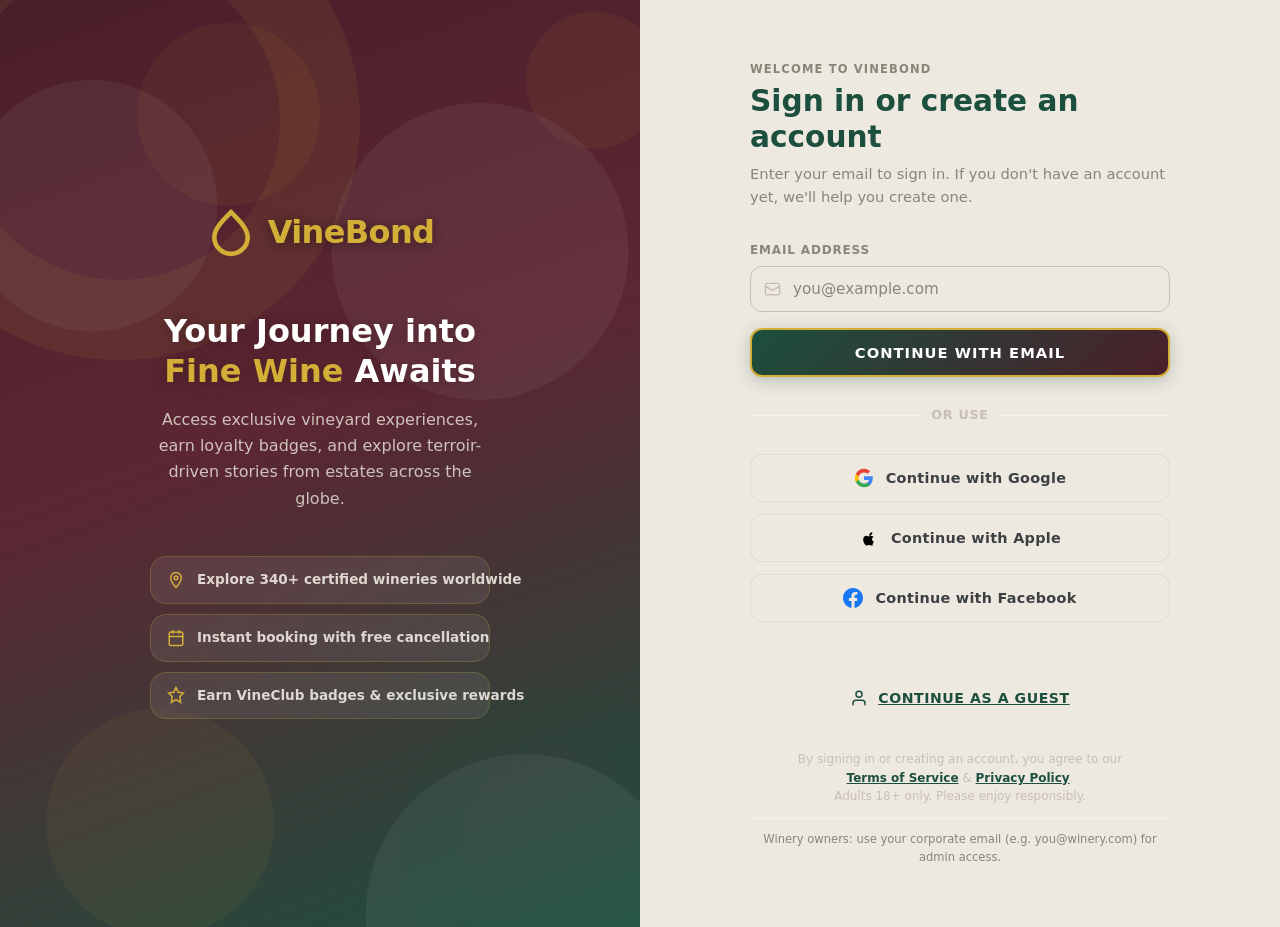
==== admin.html @ f81bc55c "Block landscape orientation on all pages with full-screen overlay Adds a portrait-only lock for mobi" ====
<!DOCTYPE html>
<html lang="en">
<head>
  <meta charset="UTF-8" />
  <meta name="viewport" content="width=device-width, initial-scale=1.0, viewport-fit=cover" />
  <title>Admin Dashboard — VineBond</title>
  <script>(function(){document.documentElement.setAttribute('data-theme',window.matchMedia('(prefers-color-scheme:dark)').matches?'dark':'light');})();</script>
  <link rel="stylesheet" href="css/vinebond.css" />

  <!-- Auth gate: must run before DOM paint to prevent flash -->
  <script src="js/auth.js"></script>
  <script>
    (function () {
      if (typeof window.VineBondAuth === 'undefined' || !VineBondAuth.isAdmin()) {
        location.replace('login.html');
      }
    })();
  </script>

  <style>
    /* ── Admin Dashboard — VineBond Design System v2.0 ──
       Two-column: 260px fixed sidebar + fluid main content.
       Sidebar: Deep Maroon background (Airbnb host panel paradigm).
       Main: Cream/white cards (Instagram admin card paradigm).
       All colours from vinebond.css :root variables.
    ── */

    body { background: var(--vb-cream); min-height: 100vh; margin: 0; }

    /* ── Topbar (shared) ── */
    .topbar { position: fixed; top: 0; left: 0; right: 0; z-index: 200; }

    /* ── Layout ── */
    .admin-layout {
      display: grid;
      grid-template-columns: 260px 1fr;
      min-height: 100vh;
      padding-top: 80px;
    }

    /* ── Sidebar ── */
    .admin-sidebar {
      background: var(--vb-deep-maroon);
      position: sticky;
      top: 80px;
      height: calc(100vh - 80px);
      overflow-y: auto;
      padding: 28px 0 40px;
      display: flex;
      flex-direction: column;
    }
    .admin-sidebar-header {
      padding: 0 24px 24px;
      border-bottom: 1px solid rgba(212,175,55,0.15);
      margin-bottom: 12px;
    }
    .admin-sidebar-header .admin-user-name {
      font-size: 0.9rem;
      font-weight: 700;
      color: var(--gold);
      margin-bottom: 2px;
    }
    .admin-sidebar-header .admin-user-email {
      font-size: 0.75rem;
      color: rgba(237,232,224,0.6);
      word-break: break-all;
    }
    .admin-sidebar-header .admin-role-pill {
      display: inline-block;
      margin-top: 8px;
      padding: 3px 10px;
      background: var(--gold);
      color: var(--vb-deep-maroon);
      border-radius: 100px;
      font-size: 0.65rem;
      font-weight: 800;
      text-transform: uppercase;
      letter-spacing: 0.08em;
    }

    /* Sidebar nav items */
    .admin-nav { list-style: none; margin: 0; padding: 0; flex: 1; }
    .admin-nav li { margin: 0; }
    .admin-nav-btn {
      display: flex;
      align-items: center;
      gap: 12px;
      width: 100%;
      padding: 13px 24px;
      background: none;
      border: none;
      font-size: 0.88rem;
      font-weight: 600;
      color: rgba(237,232,224,0.75);
      text-align: left;
      cursor: pointer;
      transition: all 0.22s ease;
      border-left: 3px solid transparent;
      min-height: 44px;
    }
    .admin-nav-btn svg { width: 18px; height: 18px; flex-shrink: 0; }
    .admin-nav-btn:hover {
      background: rgba(212,175,55,0.08);
      color: var(--gold);
    }
    .admin-nav-btn.active {
      background: rgba(212,175,55,0.12);
      color: var(--gold);
      border-left-color: var(--gold);
    }

    .admin-sidebar-footer {
      padding: 20px 24px 0;
      border-top: 1px solid rgba(212,175,55,0.15);
    }
    .admin-sidebar-footer .btn-signout {
      display: flex;
      align-items: center;
      gap: 10px;
      width: 100%;
      padding: 11px 16px;
      border: 1px solid rgba(212,175,55,0.3);
      border-radius: var(--radius-md);
      background: none;
      color: rgba(237,232,224,0.7);
      font-size: 0.82rem;
      font-weight: 700;
      cursor: pointer;
      transition: all 0.22s ease;
      text-transform: uppercase;
      letter-spacing: 0.05em;
      min-height: 44px;
    }
    .admin-sidebar-footer .btn-signout:hover {
      background: rgba(139,57,66,0.25);
      color: #F5C6C9;
      border-color: rgba(139,57,66,0.5);
    }
    .admin-sidebar-footer .btn-signout svg { width: 16px; height: 16px; }

    /* ── Main Content Area ── */
    .admin-main {
      padding: 36px 44px 60px;
      min-height: calc(100vh - 80px);
    }
    .admin-section { display: none; }
    .admin-section.active { display: block; }

    /* ── Page titles ── */
    .admin-page-title {
      font-size: 1.5rem;
      font-weight: 900;
      color: var(--vb-deep-maroon);
      margin-bottom: 4px;
    }
    .admin-page-subtitle {
      font-size: 0.88rem;
      color: var(--vb-medium-gray);
      margin-bottom: 32px;
    }

    /* ── Stat Cards ── */
    .stat-cards {
      display: grid;
      grid-template-columns: repeat(3, 1fr);
      gap: 20px;
      margin-bottom: 36px;
    }
    .stat-card {
      background: #fff;
      border-radius: var(--radius-lg);
      padding: 24px;
      border: 1px solid rgba(212,175,55,0.2);
      box-shadow: 0 2px 12px rgba(74,31,42,0.06);
    }
    .stat-card .stat-icon {
      width: 44px; height: 44px;
      border-radius: var(--radius-md);
      display: flex; align-items: center; justify-content: center;
      margin-bottom: 14px;
      font-size: 1.3rem;
    }
    .stat-card .stat-icon.burgundy { background: rgba(92,38,50,0.1); }
    .stat-card .stat-icon.gold     { background: rgba(212,175,55,0.1); }
    .stat-card .stat-icon.forest   { background: rgba(28,79,61,0.1); }
    .stat-card .stat-value {
      font-size: 2rem;
      font-weight: 900;
      color: var(--vb-deep-maroon);
      line-height: 1;
      margin-bottom: 4px;
    }
    .stat-card .stat-label {
      font-size: 0.78rem;
      font-weight: 700;
      text-transform: uppercase;
      letter-spacing: 0.06em;
      color: var(--vb-medium-gray);
    }

    /* ── Data Table ── */
    .admin-table-wrap { overflow-x: auto; border-radius: var(--radius-lg); border: 1px solid rgba(200,191,180,0.4); background: #fff; }
    .admin-table {
      width: 100%; border-collapse: collapse;
      font-size: 0.87rem;
    }
    .admin-table thead tr { background: var(--vb-cream); }
    .admin-table th {
      padding: 12px 16px;
      font-size: 0.72rem;
      font-weight: 700;
      text-transform: uppercase;
      letter-spacing: 0.07em;
      color: var(--vb-medium-gray);
      text-align: left;
      border-bottom: 1px solid rgba(200,191,180,0.35);
      white-space: nowrap;
    }
    .admin-table td {
      padding: 13px 16px;
      color: var(--vb-deep-maroon);
      border-bottom: 1px solid rgba(200,191,180,0.2);
      vertical-align: middle;
    }
    .admin-table tr:last-child td { border-bottom: none; }
    .admin-table tr:hover td { background: rgba(237,232,224,0.4); }
    .tbl-badge {
      display: inline-block;
      padding: 2px 8px; border-radius: 100px;
      font-size: 0.68rem; font-weight: 800; text-transform: uppercase;
    }
    .tbl-badge.gg      { background: rgba(92,38,50,0.1);  color: #5C2632; }
    .tbl-badge.one-g   { background: rgba(28,79,61,0.1);  color: #1C4F3D; }
    .tbl-badge.organic { background: rgba(45,106,79,0.1); color: #2D6A4F; }
    .tbl-badge.global  { background: rgba(139,133,120,0.15); color: #5A544C; }
    .tbl-badge.admin   { background: rgba(212,175,55,0.15); color: #8B6914; }
    .tbl-badge.user    { background: rgba(28,79,61,0.1); color: #1C4F3D; }
    .tbl-badge.default { background: rgba(139,133,120,0.15); color: #5A544C; }

    /* ── Action Buttons ── */
    .btn-tbl-edit, .btn-tbl-delete {
      padding: 5px 12px; border-radius: var(--radius-sm);
      font-size: 0.75rem; font-weight: 700; border: none; cursor: pointer;
      transition: all 0.18s; min-height: 32px;
    }
    .btn-tbl-edit   { background: rgba(28,79,61,0.1);  color: #1C4F3D; }
    .btn-tbl-edit:hover   { background: rgba(28,79,61,0.2); }
    .btn-tbl-delete { background: rgba(139,57,66,0.1); color: #8B3942; margin-left: 6px; }
    .btn-tbl-delete:hover { background: rgba(139,57,66,0.2); }

    /* ── Add Winery Form ── */
    .admin-card {
      background: #fff;
      border-radius: var(--radius-lg);
      border: 1px solid rgba(212,175,55,0.2);
      box-shadow: 0 2px 12px rgba(74,31,42,0.06);
      margin-bottom: 24px;
      overflow: hidden;
    }
    .admin-card-header {
      padding: 20px 24px;
      border-bottom: 1px solid rgba(200,191,180,0.25);
      display: flex; align-items: center; justify-content: space-between;
    }
    .admin-card-title {
      font-size: 1rem; font-weight: 800; color: var(--vb-deep-maroon);
    }
    .admin-card-body { padding: 24px; }

    .admin-form-grid {
      display: grid;
      grid-template-columns: 1fr 1fr;
      gap: 16px;
      margin-bottom: 20px;
    }
    .admin-form-grid.three { grid-template-columns: 1fr 1fr 1fr; }
    .admin-form-grid.full  { grid-template-columns: 1fr; }

    .admin-form-field { display: flex; flex-direction: column; gap: 5px; }
    .admin-form-field label {
      font-size: 0.72rem; font-weight: 700; text-transform: uppercase;
      letter-spacing: 0.07em; color: var(--vb-medium-gray);
    }
    .admin-form-field input,
    .admin-form-field select,
    .admin-form-field textarea {
      padding: 10px 14px;
      border: 1.5px solid #C8BFB4;
      border-radius: var(--radius-md);
      font-size: 0.9rem;
      color: var(--vb-deep-maroon);
      background: var(--vb-cream);
      transition: all 0.22s;
      outline: none;
      font-family: inherit;
    }
    .admin-form-field textarea { min-height: 80px; resize: vertical; }
    .admin-form-field input:focus,
    .admin-form-field select:focus,
    .admin-form-field textarea:focus {
      border-color: var(--vb-forest);
      background: #fff;
      box-shadow: 0 0 0 3px rgba(28,79,61,0.12);
    }

    .btn-admin-primary {
      padding: 11px 24px;
      background: linear-gradient(135deg, var(--vb-forest), var(--vb-deep-maroon));
      color: #fff; border: 2px solid var(--gold);
      border-radius: var(--radius-md);
      font-size: 0.88rem; font-weight: 800; letter-spacing: 0.06em;
      text-transform: uppercase; cursor: pointer;
      transition: all 0.22s;
      box-shadow: 0 4px 14px rgba(28,79,61,0.25);
      min-height: 44px;
    }
    .btn-admin-primary:hover {
      background: linear-gradient(135deg, var(--vb-leaf-green), var(--vb-forest));
      transform: translateY(-1px);
      box-shadow: 0 6px 20px rgba(28,79,61,0.3);
    }
    .btn-admin-secondary {
      padding: 11px 20px;
      background: transparent; border: 1.5px solid var(--vb-medium-gray);
      color: var(--vb-medium-gray);
      border-radius: var(--radius-md);
      font-size: 0.88rem; font-weight: 700; letter-spacing: 0.04em;
      cursor: pointer; transition: all 0.22s; min-height: 44px;
      margin-left: 10px;
    }
    .btn-admin-secondary:hover { border-color: var(--vb-forest); color: var(--vb-forest); }

    /* ── Document Upload ── */
    .doc-upload-zone {
      border: 2px dashed #C8BFB4;
      border-radius: var(--radius-lg);
      padding: 48px 32px;
      text-align: center;
      transition: all 0.22s;
      cursor: pointer;
      background: #fff;
    }
    .doc-upload-zone:hover, .doc-upload-zone.drag-over {
      border-color: var(--vb-forest);
      background: rgba(28,79,61,0.03);
    }
    .doc-upload-zone .upload-icon {
      font-size: 2.5rem;
      margin-bottom: 12px;
      display: block;
    }
    .doc-upload-zone h4 {
      font-size: 1rem;
      font-weight: 700;
      color: var(--vb-deep-maroon);
      margin-bottom: 6px;
    }
    .doc-upload-zone .upload-hint {
      font-size: 0.8rem;
      color: var(--vb-medium-gray);
      margin-bottom: 20px;
    }

    .uploaded-docs-list { list-style: none; margin: 16px 0 0; padding: 0; }
    .uploaded-doc-item {
      display: flex; align-items: center; gap: 12px;
      padding: 12px 16px;
      background: var(--vb-cream);
      border: 1px solid rgba(200,191,180,0.4);
      border-radius: var(--radius-md);
      margin-bottom: 8px;
    }
    .uploaded-doc-item .doc-icon { font-size: 1.4rem; flex-shrink: 0; }
    .uploaded-doc-item .doc-info { flex: 1; min-width: 0; }
    .uploaded-doc-item .doc-name {
      font-size: 0.85rem; font-weight: 600; color: var(--vb-deep-maroon);
      overflow: hidden; text-overflow: ellipsis; white-space: nowrap;
    }
    .uploaded-doc-item .doc-size { font-size: 0.72rem; color: var(--vb-medium-gray); }
    .btn-doc-remove {
      background: none; border: none; color: var(--vb-medium-gray);
      cursor: pointer; padding: 4px; border-radius: 4px; font-size: 1rem;
      transition: color 0.18s; min-height: 32px; min-width: 32px;
    }
    .btn-doc-remove:hover { color: #8B3942; }

    /* ── Verification Checklist ── */
    .verify-checklist { list-style: none; margin: 24px 0 0; padding: 0; }
    .verify-checklist li {
      display: flex; align-items: flex-start; gap: 12px;
      padding: 10px 0;
      border-bottom: 1px solid rgba(200,191,180,0.2);
      font-size: 0.88rem;
      color: var(--vb-deep-maroon);
    }
    .verify-checklist li:last-child { border-bottom: none; }
    .verify-checklist input[type="checkbox"] {
      width: 18px; height: 18px; flex-shrink: 0;
      margin-top: 1px; accent-color: var(--vb-forest); cursor: pointer;
    }

    /* ── Onboarding Table ── */
    .onboarding-split {
      display: grid;
      grid-template-columns: 1fr 1fr;
      gap: 24px;
      margin-top: 24px;
    }
    .onboarding-col { background: #fff; border-radius: var(--radius-lg); padding: 24px; border: 1px solid rgba(200,191,180,0.3); }
    .onboarding-col.public  { border-top: 3px solid var(--vb-forest); }
    .onboarding-col.private { border-top: 3px solid #8B3942; }
    .onboarding-col h4 {
      font-size: 0.88rem; font-weight: 800; text-transform: uppercase;
      letter-spacing: 0.07em; margin-bottom: 16px;
    }
    .onboarding-col.public h4  { color: var(--vb-forest); }
    .onboarding-col.private h4 { color: #8B3942; }
    .onboarding-col ul { list-style: none; margin: 0; padding: 0; }
    .onboarding-col ul li {
      display: flex; align-items: flex-start; gap: 10px;
      padding: 8px 0; font-size: 0.85rem; color: var(--vb-deep-maroon);
      border-bottom: 1px solid rgba(200,191,180,0.15);
    }
    .onboarding-col ul li:last-child { border-bottom: none; }
    .onboarding-col ul li .li-icon { flex-shrink: 0; font-size: 0.9rem; margin-top: 1px; }

    /* ── Activity Feed ── */
    .activity-feed { list-style: none; margin: 0; padding: 0; }
    .activity-item {
      display: flex; align-items: flex-start; gap: 14px;
      padding: 14px 0;
      border-bottom: 1px solid rgba(200,191,180,0.2);
    }
    .activity-item:last-child { border-bottom: none; }
    .activity-dot {
      width: 10px; height: 10px; border-radius: 50%;
      background: var(--gold); flex-shrink: 0; margin-top: 5px;
    }
    .activity-text { font-size: 0.85rem; color: var(--vb-deep-maroon); line-height: 1.55; }
    .activity-time { font-size: 0.75rem; color: var(--vb-medium-gray); margin-top: 2px; }

    /* ── Toast notification ── */
    .vb-toast {
      position: fixed; bottom: 28px; right: 28px; z-index: 999;
      padding: 14px 20px; border-radius: var(--radius-md);
      background: var(--vb-forest); color: #fff;
      font-size: 0.88rem; font-weight: 700;
      box-shadow: 0 8px 28px rgba(28,79,61,0.35);
      animation: toastIn 0.3s ease;
      display: flex; align-items: center; gap: 10px;
    }
    .vb-toast.error { background: #8B3942; box-shadow: 0 8px 28px rgba(139,57,66,0.35); }
    @keyframes toastIn {
      from { opacity: 0; transform: translateY(12px); }
      to   { opacity: 1; transform: translateY(0); }
    }

    /* ── Responsive ── */
    @media (max-width: 1024px) {
      .admin-layout { grid-template-columns: 220px 1fr; }
      .admin-main { padding: 28px 28px 60px; }
      .stat-cards { grid-template-columns: 1fr 1fr; }
      .admin-form-grid.three { grid-template-columns: 1fr 1fr; }
    }
    @media (max-width: 768px) {
      .admin-layout { grid-template-columns: 1fr; grid-template-rows: auto 1fr; }
      .admin-sidebar { position: static; height: auto; flex-direction: row; overflow-x: auto; padding: 0; }
      .admin-sidebar-header { display: none; }
      .admin-nav { display: flex; flex-direction: row; }
      .admin-nav-btn { padding: 14px 16px; border-left: none; border-bottom: 3px solid transparent; white-space: nowrap; }
      .admin-nav-btn.active { border-bottom-color: var(--gold); border-left-color: transparent; }
      .admin-nav-btn span { display: none; }
      .admin-sidebar-footer { display: none; }
      .admin-main { padding: 20px 16px 60px; }
      .stat-cards { grid-template-columns: 1fr; }
      .admin-form-grid { grid-template-columns: 1fr; }
      .admin-form-grid.three { grid-template-columns: 1fr; }
      .onboarding-split { grid-template-columns: 1fr; }
    }
  </style>
</head>
<body>

  <a href="#main-content" class="skip-to-content">Skip to content</a>

  <!-- TOPBAR -->
  <nav class="topbar" id="topbar">
    <div class="container">
      <a href="index.html" class="topbar-logo">
        <div class="logo-icon">
          <svg viewBox="0 0 24 24" fill="none" stroke="#D4AF37" stroke-width="2" stroke-linecap="round">
            <path d="M12 2C8 6 4 10 4 14a8 8 0 0016 0c0-4-4-8-8-12z"/><path d="M12 22v-6"/>
          </svg>
        </div>
        VineBond
      </a>
      <div class="topbar-nav" id="topbarNav">
        <a href="winery.html">
          <svg viewBox="0 0 24 24" fill="none" stroke="currentColor" stroke-width="2" stroke-linecap="round"><circle cx="12" cy="12" r="10"/><path d="M8 14c1-2 2.5-3 4-3s3 1 4 3"/><path d="M8 10c1-1 2.5-1.5 4-1.5s3 .5 4 1.5"/></svg>
          <span>Wineries</span>
        </a>
        <a href="book.html">
          <svg viewBox="0 0 24 24" fill="none" stroke="currentColor" stroke-width="2" stroke-linecap="round"><rect x="3" y="4" width="18" height="18" rx="2"/><path d="M16 2v4M8 2v4M3 10h18"/></svg>
          <span>Book</span>
        </a>
        <a href="vinemap.html">
          <svg viewBox="0 0 24 24" fill="none" stroke="currentColor" stroke-width="2" stroke-linecap="round"><path d="M12 2C8.13 2 5 5.13 5 9c0 5.25 7 13 7 13s7-7.75 7-13c0-3.87-3.13-7-7-7z"/><circle cx="12" cy="9" r="2.5"/></svg>
          <span>VineMap</span>
        </a>
        <a href="vineclub.html">
          <svg viewBox="0 0 24 24" fill="none" stroke="currentColor" stroke-width="2" stroke-linecap="round"><path d="M12 2l3.09 6.26L22 9.27l-5 4.87 1.18 6.88L12 17.77l-6.18 3.25L7 14.14 2 9.27l6.91-1.01L12 2z"/></svg>
          <span>VineClub</span>
        </a>
      </div>
      <div class="topbar-cta" id="topbarCta">
        <!-- Populated by nav-role.js -->
      </div>
      <button class="mobile-toggle" id="mobileToggle" aria-label="Menu"><span></span><span></span><span></span></button>
    </div>
  </nav>
  <div id="menuBackdrop" class="menu-backdrop"></div>

  <!-- ADMIN LAYOUT -->
  <div class="admin-layout" id="main-content">

    <!-- ── SIDEBAR ── -->
    <aside class="admin-sidebar" role="complementary" aria-label="Admin navigation">

      <div class="admin-sidebar-header" id="sidebarHeader">
        <!-- Populated by JS -->
      </div>

      <ul class="admin-nav" role="tablist">
        <li>
          <button class="admin-nav-btn active" role="tab" aria-selected="true" data-section="overview">
            <svg viewBox="0 0 24 24" fill="none" stroke="currentColor" stroke-width="2" stroke-linecap="round"><rect x="3" y="3" width="7" height="9" rx="1"/><rect x="14" y="3" width="7" height="5" rx="1"/><rect x="14" y="12" width="7" height="9" rx="1"/><rect x="3" y="16" width="7" height="5" rx="1"/></svg>
            <span>Overview</span>
          </button>
        </li>
        <li>
          <button class="admin-nav-btn" role="tab" aria-selected="false" data-section="wineries">
            <svg viewBox="0 0 24 24" fill="none" stroke="currentColor" stroke-width="2" stroke-linecap="round"><circle cx="12" cy="12" r="10"/><path d="M8 14c1-2 2.5-3 4-3s3 1 4 3"/><path d="M8 10c1-1 2.5-1.5 4-1.5s3 .5 4 1.5"/></svg>
            <span>Wineries</span>
          </button>
        </li>
        <li>
          <button class="admin-nav-btn" role="tab" aria-selected="false" data-section="media-specs">
            <svg viewBox="0 0 24 24" fill="none" stroke="currentColor" stroke-width="2" stroke-linecap="round"><rect x="3" y="3" width="18" height="18" rx="2"/><circle cx="8.5" cy="8.5" r="1.5"/><path d="M21 15l-5-5L5 21"/></svg>
            <span>Media Specs</span>
          </button>
        </li>
        <li>
          <button class="admin-nav-btn" role="tab" aria-selected="false" data-section="doc-upload">
            <svg viewBox="0 0 24 24" fill="none" stroke="currentColor" stroke-width="2" stroke-linecap="round"><path d="M14 2H6a2 2 0 00-2 2v16a2 2 0 002 2h12a2 2 0 002-2V8z"/><polyline points="14 2 14 8 20 8"/><line x1="12" y1="18" x2="12" y2="12"/><line x1="9" y1="15" x2="15" y2="15"/></svg>
            <span>Doc Upload</span>
          </button>
        </li>
        <li>
          <button class="admin-nav-btn" role="tab" aria-selected="false" data-section="onboarding">
            <svg viewBox="0 0 24 24" fill="none" stroke="currentColor" stroke-width="2" stroke-linecap="round"><path d="M14 2H6a2 2 0 00-2 2v16a2 2 0 002 2h12a2 2 0 002-2V8z"/><polyline points="14 2 14 8 20 8"/><line x1="16" y1="13" x2="8" y2="13"/><line x1="16" y1="17" x2="8" y2="17"/><polyline points="10 9 9 9 8 9"/></svg>
            <span>Onboarding Docs</span>
          </button>
        </li>
        <li>
          <button class="admin-nav-btn" role="tab" aria-selected="false" data-section="users">
            <svg viewBox="0 0 24 24" fill="none" stroke="currentColor" stroke-width="2" stroke-linecap="round"><path d="M17 21v-2a4 4 0 00-4-4H5a4 4 0 00-4 4v2"/><circle cx="9" cy="7" r="4"/><path d="M23 21v-2a4 4 0 00-3-3.87"/><path d="M16 3.13a4 4 0 010 7.75"/></svg>
            <span>User Management</span>
          </button>
        </li>
      </ul>

      <div class="admin-sidebar-footer">
        <button class="btn-signout" onclick="VineBondAuth.logout()">
          <svg viewBox="0 0 24 24" fill="none" stroke="currentColor" stroke-width="2" stroke-linecap="round"><path d="M9 21H5a2 2 0 01-2-2V5a2 2 0 012-2h4"/><polyline points="16 17 21 12 16 7"/><line x1="21" y1="12" x2="9" y2="12"/></svg>
          Sign Out
        </button>
      </div>
    </aside>

    <!-- ── MAIN CONTENT ── -->
    <main class="admin-main">

      <!-- ══ SECTION 1: OVERVIEW ══ -->
      <section class="admin-section active" id="section-overview" role="tabpanel">
        <h1 class="admin-page-title">Dashboard Overview</h1>
        <p class="admin-page-subtitle">Monitor your winery listings, pending verifications, and platform activity.</p>

        <div class="stat-cards" id="statCards">
          <div class="stat-card">
            <div class="stat-icon burgundy"><svg class="vb-icon" xmlns="http://www.w3.org/2000/svg" viewBox="0 0 24 24" aria-hidden="true"><path d="M6 3h12l-2.5 7a4 4 0 0 1-7 0L6 3z"/><line x1="12" y1="14" x2="12" y2="20"/><line x1="8" y1="20" x2="16" y2="20"/></svg></div>
            <div class="stat-value" id="statWineries">—</div>
            <div class="stat-label">Wineries Listed</div>
          </div>
          <div class="stat-card">
            <div class="stat-icon gold"><svg class="vb-icon" xmlns="http://www.w3.org/2000/svg" viewBox="0 0 24 24" aria-hidden="true"><path d="M14 2H6a2 2 0 0 0-2 2v16a2 2 0 0 0 2 2h12a2 2 0 0 0 2-2V8z"/><polyline points="14 2 14 8 20 8"/><line x1="8" y1="13" x2="16" y2="13"/><line x1="8" y1="17" x2="14" y2="17"/></svg></div>
            <div class="stat-value" id="statDocs">—</div>
            <div class="stat-label">Documents Uploaded</div>
          </div>
          <div class="stat-card">
            <div class="stat-icon forest"><svg class="vb-icon" xmlns="http://www.w3.org/2000/svg" viewBox="0 0 24 24" aria-hidden="true"><path d="M17 21v-2a4 4 0 0 0-4-4H5a4 4 0 0 0-4 4v2"/><circle cx="9" cy="7" r="4"/><path d="M23 21v-2a4 4 0 0 0-3-3.87"/><path d="M16 3.13a4 4 0 0 1 0 7.75"/></svg></div>
            <div class="stat-value" id="statUsers">—</div>
            <div class="stat-label">Registered Users</div>
          </div>
        </div>

        <div class="admin-card">
          <div class="admin-card-header">
            <span class="admin-card-title">Recent Activity</span>
          </div>
          <div class="admin-card-body">
            <ul class="activity-feed" id="activityFeed">
              <!-- Populated by JS -->
            </ul>
          </div>
        </div>
      </section>

      <!-- ══ SECTION 2: WINERY MANAGEMENT ══ -->
      <section class="admin-section" id="section-wineries" role="tabpanel">
        <h1 class="admin-page-title">Winery Management</h1>
        <p class="admin-page-subtitle">Add, edit, or remove winery listings. Changes appear live on Wineries and VineMap pages.</p>

        <!-- Add Winery Form -->
        <div class="admin-card">
          <div class="admin-card-header">
            <span class="admin-card-title" id="wineryFormTitle">Add New Winery</span>
            <button class="btn-admin-secondary" id="btnResetWineryForm" style="margin-left:0;">Cancel</button>
          </div>
          <div class="admin-card-body">
            <form id="wineryForm" novalidate>
              <input type="hidden" id="editWineryId" value="" />
              <div class="admin-form-grid">
                <div class="admin-form-field">
                  <label for="wf-name">Winery Name *</label>
                  <input type="text" id="wf-name" placeholder="e.g. Weingut Mustermann" required />
                </div>
                <div class="admin-form-field">
                  <label for="wf-region-label">Region Label</label>
                  <input type="text" id="wf-region-label" placeholder="e.g. Rheingau, Germany" />
                </div>
              </div>
              <div class="admin-form-grid three">
                <div class="admin-form-field">
                  <label for="wf-region">Region (filter key) *</label>
                  <select id="wf-region">
                    <option value="rheingau">Rheingau</option>
                    <option value="bordeaux">Bordeaux</option>
                    <option value="tuscany">Tuscany</option>
                    <option value="napa">Napa Valley</option>
                    <option value="other">Other</option>
                  </select>
                </div>
                <div class="admin-form-field">
                  <label for="wf-type">Classification *</label>
                  <select id="wf-type">
                    <option value="GG">GG — Grosses Gewächs</option>
                    <option value="1G">1G — Erstes Gewächs</option>
                    <option value="organic">Organic</option>
                    <option value="global">Global / Other</option>
                  </select>
                </div>
                <div class="admin-form-field">
                  <label for="wf-gradient">Header Colour</label>
                  <select id="wf-gradient">
                    <option value="burgundy">Burgundy (default)</option>
                    <option value="maroon">Deep Maroon</option>
                    <option value="violet">Violet Burgundy</option>
                    <option value="forest">Forest Green</option>
                    <option value="green">Leaf Green</option>
                  </select>
                </div>
              </div>
              <div class="admin-form-grid three">
                <div class="admin-form-field">
                  <label for="wf-grape">Grape Variety</label>
                  <input type="text" id="wf-grape" placeholder="e.g. Riesling" />
                </div>
                <div class="admin-form-field">
                  <label for="wf-classification">Formal Classification</label>
                  <input type="text" id="wf-classification" placeholder="e.g. Grosses Gewächs" />
                </div>
                <div class="admin-form-field">
                  <label for="wf-soil">Soil Type</label>
                  <input type="text" id="wf-soil" placeholder="e.g. Phyllit-Schiefer" />
                </div>
              </div>
              <div class="admin-form-grid">
                <div class="admin-form-field">
                  <label for="wf-emoji">Emoji Icon</label>
                  <input type="text" id="wf-emoji" placeholder="🍷" maxlength="4" />
                </div>
                <div class="admin-form-field">
                  <label for="wf-search-extra">Extra Search Keywords</label>
                  <input type="text" id="wf-search-extra" placeholder="e.g. alternate estate name" />
                </div>
              </div>
              <div class="admin-form-grid full">
                <div class="admin-form-field">
                  <label for="wf-description">Description *</label>
                  <textarea id="wf-description" placeholder="Short description of the winery and its experience offering…" required></textarea>
                </div>
              </div>
              <div style="display:flex;gap:10px;flex-wrap:wrap;">
                <button type="submit" class="btn-admin-primary" id="btnWinerySubmit">Add Winery</button>
                <button type="button" class="btn-admin-secondary" id="btnResetToDefaults">Reset to Defaults</button>
              </div>
            </form>
          </div>
        </div>

        <!-- Winery Table -->
        <div class="admin-card">
          <div class="admin-card-header">
            <span class="admin-card-title">All Wineries</span>
            <span id="wineryTableCount" style="font-size:0.8rem;color:var(--vb-medium-gray);"></span>
          </div>
          <div class="admin-card-body" style="padding:0;">
            <div class="admin-table-wrap">
              <table class="admin-table" id="wineryTable">
                <thead>
                  <tr>
                    <th>Name</th>
                    <th>Region</th>
                    <th>Type</th>
                    <th>Added By</th>
                    <th>Actions</th>
                  </tr>
                </thead>
                <tbody id="wineryTableBody">
                  <!-- Populated by JS -->
                </tbody>
              </table>
            </div>
          </div>
        </div>
      </section>

      <!-- ══ SECTION 3: MEDIA SPECIFICATIONS ══ -->
      <section class="admin-section" id="section-media-specs" role="tabpanel">
        <h1 class="admin-page-title">Media Specifications</h1>
        <p class="admin-page-subtitle">Requirements for images and videos uploaded to winery listings. See also <code>docs/admin-specs.md</code>.</p>

        <div class="admin-card">
          <div class="admin-card-header"><span class="admin-card-title"><svg class="vb-icon" xmlns="http://www.w3.org/2000/svg" viewBox="0 0 24 24" aria-hidden="true"><rect x="3" y="3" width="18" height="18" rx="2"/><circle cx="8.5" cy="8.5" r="1.5"/><polyline points="21 15 16 10 5 21"/></svg> Wine Image Requirements</span></div>
          <div class="admin-card-body">
            <div class="admin-table-wrap">
              <table class="admin-table">
                <thead><tr><th>Property</th><th>Requirement</th></tr></thead>
                <tbody>
                  <tr><td>Minimum Dimensions</td><td>800 × 600 px (landscape) · 600 × 800 px (portrait)</td></tr>
                  <tr><td>Card Header (retina)</td><td>1600 × 320 px recommended (2× supply)</td></tr>
                  <tr><td>Profile Hero</td><td>Minimum 1920 × 1080 px</td></tr>
                  <tr><td>Accepted Formats</td><td>JPEG (.jpg, .jpeg) · WebP (.webp)</td></tr>
                  <tr><td>Maximum File Size</td><td>2 MB per image</td></tr>
                  <tr><td>Colour Space</td><td>sRGB</td></tr>
                  <tr><td>JPEG Quality</td><td>Minimum 80% · WebP lossless preferred</td></tr>
                  <tr><td>EXIF Data</td><td>Strip all EXIF before upload (privacy requirement)</td></tr>
                </tbody>
              </table>
            </div>
          </div>
        </div>

        <div class="admin-card" style="margin-top:20px;">
          <div class="admin-card-header"><span class="admin-card-title"><svg class="vb-icon" xmlns="http://www.w3.org/2000/svg" viewBox="0 0 24 24" aria-hidden="true"><polygon points="23 7 16 12 23 17 23 7"/><rect x="1" y="5" width="15" height="14" rx="2"/></svg> Video Format Specifications</span></div>
          <div class="admin-card-body">
            <div class="admin-table-wrap">
              <table class="admin-table">
                <thead><tr><th>Property</th><th>Requirement</th></tr></thead>
                <tbody>
                  <tr><td>Accepted Formats</td><td>MP4 (H.264 / AAC) · WebM (VP9 / Opus)</td></tr>
                  <tr><td>Max Duration — Vineyard Tour</td><td>90 seconds</td></tr>
                  <tr><td>Max Duration — Highlight Reel</td><td>30 seconds</td></tr>
                  <tr><td>Maximum Resolution</td><td>1920 × 1080 (1080p)</td></tr>
                  <tr><td>Minimum Resolution</td><td>854 × 480 (480p)</td></tr>
                  <tr><td>Maximum File Size</td><td>50 MB</td></tr>
                  <tr><td>Frame Rate</td><td>24 fps or 30 fps</td></tr>
                  <tr><td>Audio</td><td>Stereo · 44.1 kHz · AAC 128 kbps minimum</td></tr>
                  <tr><td>Autoplay Policy</td><td>Muted only (browser policy compliance)</td></tr>
                </tbody>
              </table>
            </div>
          </div>
        </div>

        <div class="admin-card" style="margin-top:20px;">
          <div class="admin-card-header"><span class="admin-card-title"><svg class="vb-icon" xmlns="http://www.w3.org/2000/svg" viewBox="0 0 24 24" aria-hidden="true"><path d="M16 4h2a2 2 0 0 1 2 2v14a2 2 0 0 1-2 2H6a2 2 0 0 1-2-2V6a2 2 0 0 1 2-2h2"/><rect x="8" y="2" width="8" height="4" rx="1"/><line x1="8" y1="12" x2="16" y2="12"/><line x1="8" y1="16" x2="14" y2="16"/></svg> Wine List Limits &amp; Naming Conventions</span></div>
          <div class="admin-card-body">
            <div class="admin-table-wrap">
              <table class="admin-table">
                <thead><tr><th>Property</th><th>Rule</th></tr></thead>
                <tbody>
                  <tr><td>Max Wines per Listing</td><td>24 (6 per row × 4 rows)</td></tr>
                  <tr><td>Max Wine Name Length</td><td>80 characters</td></tr>
                  <tr><td>Max Tasting Note Length</td><td>320 characters</td></tr>
                  <tr><td>Required Wine Fields</td><td>Name · Vintage Year · Grape Variety · Classification</td></tr>
                  <tr><td>Winery Slug Format</td><td>kebab-case · ASCII · Umlauts substituted (ä→ae, ö→oe, ü→ue, ß→ss) · max 60 chars</td></tr>
                  <tr><td>Image File Naming</td><td><code>{slug}_{type}_{variant}.{ext}</code> e.g. <code>schloss-johannisberg_hero_desktop.jpg</code></td></tr>
                  <tr><td>CSS Class Prefix</td><td><code>vb-admin-</code> for admin UI · <code>vb-role-</code> for role state · <code>vb-</code> for shared</td></tr>
                  <tr><td>JS Namespace</td><td><code>window.VineBond{ModuleName}</code></td></tr>
                </tbody>
              </table>
            </div>
          </div>
        </div>
      </section>

      <!-- ══ SECTION 4: DOCUMENT UPLOAD ══ -->
      <section class="admin-section" id="section-doc-upload" role="tabpanel">
        <h1 class="admin-page-title">Private Document Upload</h1>
        <p class="admin-page-subtitle">Upload and manage proof-of-truth documents for winery verification. Documents are stored locally and are never publicly accessible.</p>

        <div class="admin-card">
          <div class="admin-card-header"><span class="admin-card-title">Upload Documents</span></div>
          <div class="admin-card-body">
            <div class="doc-upload-zone" id="docUploadZone" role="region" aria-label="Document upload area">
              <span class="upload-icon">📁</span>
              <h4>Drop files here or click to select</h4>
              <p class="upload-hint">Accepted: PDF, JPG, PNG &nbsp;·&nbsp; Max 5 MB per file</p>
              <input type="file" id="docFileInput" accept=".pdf,.jpg,.jpeg,.png" multiple hidden />
              <button type="button" class="btn-admin-primary" id="docUploadBtn">Select Documents</button>
            </div>
            <p id="docErrorMsg" style="color:#8B3942;font-size:0.82rem;margin-top:10px;display:none;"></p>
            <ul class="uploaded-docs-list" id="uploadedDocsList"></ul>
          </div>
        </div>

        <div class="admin-card" style="margin-top:20px;">
          <div class="admin-card-header"><span class="admin-card-title">Verification Checklist</span></div>
          <div class="admin-card-body">
            <p style="font-size:0.85rem;color:var(--vb-medium-gray);margin-bottom:16px;">Mark each item once the corresponding document has been uploaded and verified.</p>
            <ul class="verify-checklist">
              <li>
                <input type="checkbox" id="vc-1" />
                <label for="vc-1"><span class="li-icon"><svg class="vb-icon" xmlns="http://www.w3.org/2000/svg" viewBox="0 0 24 24" aria-hidden="true"><rect x="2" y="3" width="13" height="19"/><path d="M15 8h4a1 1 0 0 1 1 1v13H15"/><line x1="6" y1="8" x2="10" y2="8"/><line x1="6" y1="12" x2="10" y2="12"/><line x1="6" y1="16" x2="10" y2="16"/><line x1="18" y1="12" x2="20" y2="12"/><line x1="18" y1="16" x2="20" y2="16"/></svg></span> Business registration document uploaded</label>
              </li>
              <li>
                <input type="checkbox" id="vc-2" />
                <label for="vc-2"><span class="li-icon"><svg class="vb-icon" xmlns="http://www.w3.org/2000/svg" viewBox="0 0 24 24" aria-hidden="true"><path d="M6 3h12l-2.5 7a4 4 0 0 1-7 0L6 3z"/><line x1="12" y1="14" x2="12" y2="20"/><line x1="8" y1="20" x2="16" y2="20"/></svg></span> Wine certification / VDP membership document uploaded</label>
              </li>
              <li>
                <input type="checkbox" id="vc-3" />
                <label for="vc-3"><span class="li-icon"><svg class="vb-icon" xmlns="http://www.w3.org/2000/svg" viewBox="0 0 24 24" aria-hidden="true"><path d="M11 20A7 7 0 0 1 4 13c0-7 7-11 7-11s7 4 7 11a7 7 0 0 1-7 7z"/><path d="M11 20v-9"/></svg></span> Organic certification uploaded (if applicable)</label>
              </li>
              <li>
                <input type="checkbox" id="vc-4" />
                <label for="vc-4"><span class="li-icon"><svg class="vb-icon" xmlns="http://www.w3.org/2000/svg" viewBox="0 0 24 24" aria-hidden="true"><path d="M22 16.92v3a2 2 0 0 1-2.18 2 19.79 19.79 0 0 1-8.63-3.07A19.5 19.5 0 0 1 4.69 13a19.79 19.79 0 0 1-3.07-8.67A2 2 0 0 1 3.6 2.2h3a2 2 0 0 1 2 1.72 12.84 12.84 0 0 0 .7 2.81 2 2 0 0 1-.45 2.11L7.91 9.91a16 16 0 0 0 6.18 6.18l1.27-1.27a2 2 0 0 1 2.11-.45 12.84 12.84 0 0 0 2.81.7A2 2 0 0 1 22 16.92z"/></svg></span> Contact information verified</label>
              </li>
              <li>
                <input type="checkbox" id="vc-5" />
                <label for="vc-5"><span class="li-icon"><svg class="vb-icon" xmlns="http://www.w3.org/2000/svg" viewBox="0 0 24 24" aria-hidden="true"><path d="M21 10c0 7-9 13-9 13S3 17 3 10a9 9 0 0 1 18 0z"/><circle cx="12" cy="10" r="3"/></svg></span> Location coordinates verified on VineMap</label>
              </li>
            </ul>
          </div>
        </div>
      </section>

      <!-- ══ SECTION 5: ONBOARDING DOCUMENTATION ══ -->
      <section class="admin-section" id="section-onboarding" role="tabpanel">
        <h1 class="admin-page-title">Onboarding Documentation</h1>
        <p class="admin-page-subtitle">Structured criteria defining what winery information is public-facing versus private and kept for admin verification only.</p>

        <div class="admin-card">
          <div class="admin-card-header"><span class="admin-card-title">Data Segregation Policy</span></div>
          <div class="admin-card-body">
            <p style="font-size:0.88rem;color:var(--vb-medium-gray);margin-bottom:8px;">
              All winery data is classified into two tiers. <strong>Public details</strong> are displayed on the Wineries page and VineMap to all visitors. <strong>Private details</strong> are collected for verification purposes and are never exposed in front-end code or accessible to non-admin users.
            </p>
            <div class="onboarding-split">
              <div class="onboarding-col public">
                <h4><svg class="vb-icon" xmlns="http://www.w3.org/2000/svg" viewBox="0 0 24 24" aria-hidden="true"><path d="M22 11.08V12a10 10 0 1 1-5.93-9.14"/><polyline points="22 4 12 14.01 9 11.01"/></svg> Public Details</h4>
                <ul>
                  <li><span class="li-icon"><svg class="vb-icon" xmlns="http://www.w3.org/2000/svg" viewBox="0 0 24 24" aria-hidden="true"><path d="M3 21V9h3V6h2V3h2v3h4V3h2v3h2v3h3v12H3z"/><rect x="9" y="15" width="6" height="6"/></svg></span> Winery name and estate identity</li>
                  <li><span class="li-icon"><svg class="vb-icon" xmlns="http://www.w3.org/2000/svg" viewBox="0 0 24 24" aria-hidden="true"><path d="M21 10c0 7-9 13-9 13S3 17 3 10a9 9 0 0 1 18 0z"/><circle cx="12" cy="10" r="3"/></svg></span> Region, country, and municipality</li>
                  <li><span class="li-icon"><svg class="vb-icon" xmlns="http://www.w3.org/2000/svg" viewBox="0 0 24 24" aria-hidden="true"><circle cx="9" cy="9" r="2"/><circle cx="15" cy="9" r="2"/><circle cx="6" cy="14" r="2"/><circle cx="12" cy="14" r="2"/><circle cx="18" cy="14" r="2"/><circle cx="9" cy="19" r="2"/><circle cx="15" cy="19" r="2"/><path d="M12 7V4M12 4c0 0 2-2 4-1"/></svg></span> Primary grape variety</li>
                  <li><span class="li-icon"><svg class="vb-icon" xmlns="http://www.w3.org/2000/svg" viewBox="0 0 24 24" aria-hidden="true"><circle cx="12" cy="15" r="6"/><path d="M8.5 8.5 7 3h10l-1.5 5.5"/><path d="M8.5 8.5C10 11 11 12 12 12s2-1 3.5-3.5"/><line x1="12" y1="12" x2="12" y2="15"/></svg></span> Classification (GG / 1G / Organic / Global)</li>
                  <li><span class="li-icon"><svg class="vb-icon" xmlns="http://www.w3.org/2000/svg" viewBox="0 0 24 24" aria-hidden="true"><circle cx="12" cy="12" r="10"/><line x1="2" y1="12" x2="22" y2="12"/><path d="M12 2a15.3 15.3 0 0 1 4 10 15.3 15.3 0 0 1-4 10 15.3 15.3 0 0 1-4-10 15.3 15.3 0 0 1 4-10z"/></svg></span> Soil type and terroir description</li>
                  <li><span class="li-icon"><svg class="vb-icon" xmlns="http://www.w3.org/2000/svg" viewBox="0 0 24 24" aria-hidden="true"><polygon points="1 6 1 22 8 18 16 22 23 18 23 2 16 6 8 2 1 6"/><line x1="8" y1="2" x2="8" y2="18"/><line x1="16" y1="6" x2="16" y2="22"/></svg></span> VineMap coordinates (lat / lng)</li>
                  <li><span class="li-icon"><svg class="vb-icon" xmlns="http://www.w3.org/2000/svg" viewBox="0 0 24 24" aria-hidden="true"><path d="M23 19a2 2 0 0 1-2 2H3a2 2 0 0 1-2-2V8a2 2 0 0 1 2-2h4l2-3h6l2 3h4a2 2 0 0 1 2 2z"/><circle cx="12" cy="13" r="4"/></svg></span> Winery hero image and card emoji</li>
                  <li><span class="li-icon"><svg class="vb-icon" xmlns="http://www.w3.org/2000/svg" viewBox="0 0 24 24" aria-hidden="true"><rect x="3" y="4" width="18" height="18" rx="2"/><line x1="16" y1="2" x2="16" y2="6"/><line x1="8" y1="2" x2="8" y2="6"/><line x1="3" y1="10" x2="21" y2="10"/></svg></span> Booking availability and experience types</li>
                  <li><span class="li-icon"><svg class="vb-icon" xmlns="http://www.w3.org/2000/svg" viewBox="0 0 24 24" aria-hidden="true"><path d="M17.5 7A8 8 0 1 0 17.5 17"/><line x1="3" y1="10" x2="14" y2="10"/><line x1="3" y1="14" x2="14" y2="14"/></svg></span> Tasting experience prices</li>
                  <li><span class="li-icon"><svg class="vb-icon" xmlns="http://www.w3.org/2000/svg" viewBox="0 0 24 24" aria-hidden="true"><path d="M11 20A7 7 0 0 1 4 13c0-7 7-11 7-11s7 4 7 11a7 7 0 0 1-7 7z"/><path d="M11 20v-9"/></svg></span> Sustainability and organic certifications (label only)</li>
                </ul>
              </div>
              <div class="onboarding-col private">
                <h4><svg class="vb-icon" xmlns="http://www.w3.org/2000/svg" viewBox="0 0 24 24" aria-hidden="true"><rect x="3" y="11" width="18" height="11" rx="2"/><path d="M7 11V7a5 5 0 0 1 10 0v4"/></svg> Private Details (Admin Only)</h4>
                <ul>
                  <li><span class="li-icon"><svg class="vb-icon" xmlns="http://www.w3.org/2000/svg" viewBox="0 0 24 24" aria-hidden="true"><path d="M16 4h2a2 2 0 0 1 2 2v14a2 2 0 0 1-2 2H6a2 2 0 0 1-2-2V6a2 2 0 0 1 2-2h2"/><rect x="8" y="2" width="8" height="4" rx="1"/><line x1="8" y1="12" x2="16" y2="12"/><line x1="8" y1="16" x2="14" y2="16"/></svg></span> Business registration number (HRB / SIREN)</li>
                  <li><span class="li-icon"><svg class="vb-icon" xmlns="http://www.w3.org/2000/svg" viewBox="0 0 24 24" aria-hidden="true"><line x1="3" y1="22" x2="21" y2="22"/><line x1="6" y1="18" x2="6" y2="11"/><line x1="10" y1="18" x2="10" y2="11"/><line x1="14" y1="18" x2="14" y2="11"/><line x1="18" y1="18" x2="18" y2="11"/><polygon points="12 2 22 9 2 9 12 2"/></svg></span> VAT identification number</li>
                  <li><span class="li-icon"><svg class="vb-icon" xmlns="http://www.w3.org/2000/svg" viewBox="0 0 24 24" aria-hidden="true"><path d="M14 2H6a2 2 0 0 0-2 2v16a2 2 0 0 0 2 2h12a2 2 0 0 0 2-2V8z"/><polyline points="14 2 14 8 20 8"/><line x1="8" y1="13" x2="16" y2="13"/><line x1="8" y1="17" x2="14" y2="17"/></svg></span> Legal entity documentation and articles of incorporation</li>
                  <li><span class="li-icon"><svg class="vb-icon" xmlns="http://www.w3.org/2000/svg" viewBox="0 0 24 24" aria-hidden="true"><rect x="1" y="4" width="22" height="16" rx="2"/><line x1="1" y1="10" x2="23" y2="10"/></svg></span> Bank account / IBAN for payout processing</li>
                  <li><span class="li-icon"><svg class="vb-icon" xmlns="http://www.w3.org/2000/svg" viewBox="0 0 24 24" aria-hidden="true"><rect x="3" y="11" width="12" height="10" rx="2"/><path d="M7 11V7a5 5 0 0 1 9.9-1"/><path d="M17 13l2 2-3 3-2-2 3-3z"/><line x1="19" y1="15" x2="21" y2="13"/></svg></span> VDP / AOC / DOC certification scan</li>
                  <li><span class="li-icon"><svg class="vb-icon" xmlns="http://www.w3.org/2000/svg" viewBox="0 0 24 24" aria-hidden="true"><path d="M11 20A7 7 0 0 1 4 13c0-7 7-11 7-11s7 4 7 11a7 7 0 0 1-7 7z"/><path d="M11 20v-9"/></svg></span> Full organic certification body + certificate number</li>
                  <li><span class="li-icon"><svg class="vb-icon" xmlns="http://www.w3.org/2000/svg" viewBox="0 0 24 24" aria-hidden="true"><path d="M20 21v-2a4 4 0 0 0-4-4H8a4 4 0 0 0-4 4v2"/><circle cx="12" cy="7" r="4"/></svg></span> Owner / manager legal name and personal contact</li>
                  <li><span class="li-icon"><svg class="vb-icon" xmlns="http://www.w3.org/2000/svg" viewBox="0 0 24 24" aria-hidden="true"><path d="M22 16.92v3a2 2 0 0 1-2.18 2 19.79 19.79 0 0 1-8.63-3.07A19.5 19.5 0 0 1 4.69 13a19.79 19.79 0 0 1-3.07-8.67A2 2 0 0 1 3.6 2.2h3a2 2 0 0 1 2 1.72 12.84 12.84 0 0 0 .7 2.81 2 2 0 0 1-.45 2.11L7.91 9.91a16 16 0 0 0 6.18 6.18l1.27-1.27a2 2 0 0 1 2.11-.45 12.84 12.84 0 0 0 2.81.7A2 2 0 0 1 22 16.92z"/></svg></span> Direct phone and private email for communications</li>
                  <li><span class="li-icon"><svg class="vb-icon" xmlns="http://www.w3.org/2000/svg" viewBox="0 0 24 24" aria-hidden="true"><rect x="3" y="11" width="18" height="11" rx="2"/><path d="M7 11V7a5 5 0 0 1 10 0v4"/><circle cx="12" cy="16" r="1.5" fill="currentColor" stroke="none"/></svg></span> Proof-of-ownership documents (land title, lease)</li>
                  <li><span class="li-icon"><svg class="vb-icon" xmlns="http://www.w3.org/2000/svg" viewBox="0 0 24 24" aria-hidden="true"><path d="M12 22s8-4 8-10V5l-8-3-8 3v7c0 6 8 10 8 10z"/></svg></span> Insurance policy reference number</li>
                </ul>
              </div>
            </div>
          </div>
        </div>

        <div class="admin-card" style="margin-top:20px;">
          <div class="admin-card-header"><span class="admin-card-title">Winery Registration Process</span></div>
          <div class="admin-card-body">
            <ol style="font-size:0.88rem;color:var(--vb-deep-maroon);line-height:1.8;padding-left:20px;">
              <li>Winery owner registers with a corporate email domain (e.g. @winery.com).</li>
              <li>Admin receives notification and opens the Winery Management section to add the listing.</li>
              <li>Winery owner provides private proof documents via the Document Upload section.</li>
              <li>Admin verifies each item in the Verification Checklist and marks it complete.</li>
              <li>Once all 5 checklist items are ticked, the listing is promoted to public status.</li>
              <li>Public winery details become visible on winery.html and vinemap.html.</li>
            </ol>
          </div>
        </div>
      </section>

      <!-- ══ SECTION 6: USER MANAGEMENT ══ -->
      <section class="admin-section" id="section-users" role="tabpanel">
        <h1 class="admin-page-title">User Management</h1>
        <p class="admin-page-subtitle">View and manage registered users across all roles.</p>

        <div class="admin-card">
          <div class="admin-card-header">
            <span class="admin-card-title">Registered Users</span>
            <span id="userTableCount" style="font-size:0.8rem;color:var(--vb-medium-gray);"></span>
          </div>
          <div class="admin-card-body" style="padding:0;">
            <div class="admin-table-wrap">
              <table class="admin-table" id="userTable">
                <thead>
                  <tr>
                    <th>Display Name</th>
                    <th>Email</th>
                    <th>Role</th>
                    <th>Session Active</th>
                  </tr>
                </thead>
                <tbody id="userTableBody">
                  <!-- Populated by JS -->
                </tbody>
              </table>
            </div>
          </div>
        </div>
      </section>

    </main><!-- /.admin-main -->
  </div><!-- /.admin-layout -->

  <!-- ── SCRIPTS ── -->
  <script src="js/winery-data.js"></script>
  <script src="js/nav-role.js"></script>

  <script>
    /* ── Admin Dashboard Controller ─────────────────────────────────── */

    // ── Populate sidebar header ──────────────────────────────────────
    (function () {
      var name  = VineBondAuth.getDisplayName() || 'Admin';
      var email = VineBondAuth.getEmail() || '';
      document.getElementById('sidebarHeader').innerHTML =
        '<div class="admin-user-name">' + esc(name) + '</div>' +
        '<div class="admin-user-email">' + esc(email) + '</div>' +
        '<span class="admin-role-pill">Admin</span>';
    })();

    // ── Section Navigation ───────────────────────────────────────────
    document.querySelectorAll('.admin-nav-btn').forEach(function (btn) {
      btn.addEventListener('click', function () {
        document.querySelectorAll('.admin-nav-btn').forEach(function (b) {
          b.classList.remove('active');
          b.setAttribute('aria-selected', 'false');
        });
        document.querySelectorAll('.admin-section').forEach(function (s) {
          s.classList.remove('active');
        });
        btn.classList.add('active');
        btn.setAttribute('aria-selected', 'true');
        var target = document.getElementById('section-' + btn.dataset.section);
        if (target) target.classList.add('active');
        if (btn.dataset.section === 'wineries') renderWineryTable();
        if (btn.dataset.section === 'users')    renderUserTable();
        if (btn.dataset.section === 'overview') renderOverview();
      });
    });

    // ── Topbar scroll ────────────────────────────────────────────────
    var topbar = document.getElementById('topbar');
    window.addEventListener('scroll', function () {
      topbar.classList.toggle('scrolled', window.scrollY > 40);
    });
    var menuBackdrop = document.getElementById('menuBackdrop');
    var menuIsOpen = false;
    function openMobileMenu() {
      topbar.classList.add('menu-open');
      menuBackdrop.classList.add('visible');
      document.documentElement.style.overflow = 'hidden';
      document.body.style.overflow = 'hidden';
      menuIsOpen = true;
    }
    function closeMobileMenu() {
      topbar.classList.remove('menu-open');
      menuBackdrop.classList.remove('visible');
      document.documentElement.style.overflow = '';
      document.body.style.overflow = '';
      menuIsOpen = false;
    }
    document.getElementById('mobileToggle').addEventListener('click', function () {
      menuIsOpen ? closeMobileMenu() : openMobileMenu();
    });
    menuBackdrop.addEventListener('click', closeMobileMenu);
    document.querySelectorAll('.topbar-nav a').forEach(function(a) { a.addEventListener('click', closeMobileMenu); });
    window.addEventListener('resize', function() { if (window.innerWidth > 768 && menuIsOpen) closeMobileMenu(); });

    // ── XSS-safe escape ─────────────────────────────────────────────
    function esc(str) {
      return (str || '').replace(/&/g,'&amp;').replace(/</g,'&lt;').replace(/>/g,'&gt;').replace(/"/g,'&quot;');
    }

    // ── Toast ────────────────────────────────────────────────────────
    function showToast(msg, isError) {
      var old = document.querySelector('.vb-toast');
      if (old) old.remove();
      var t = document.createElement('div');
      t.className = 'vb-toast' + (isError ? ' error' : '');
      t.textContent = msg;
      document.body.appendChild(t);
      setTimeout(function () { t.remove(); }, 3200);
    }

    // ── Overview ─────────────────────────────────────────────────────
    function renderOverview() {
      var wineries = VineBondWineries.getAll();
      var docs = [];
      try { docs = JSON.parse(localStorage.getItem('vb_verification_docs') || '[]'); } catch (e) {}
      var users = [];
      try { users = JSON.parse(localStorage.getItem('vb_users') || '[]'); } catch (e) {}
      document.getElementById('statWineries').textContent = wineries.length;
      document.getElementById('statDocs').textContent     = docs.length;
      document.getElementById('statUsers').textContent    = users.length || '—';

      var adminAdded = wineries.filter(function (w) { return w.addedBy === 'admin'; });
      var feed = document.getElementById('activityFeed');
      if (adminAdded.length === 0) {
        feed.innerHTML = '<li class="activity-item"><div class="activity-dot"></div><div><div class="activity-text">No admin-added wineries yet. Use the Wineries section to add your first listing.</div></div></li>';
      } else {
        feed.innerHTML = adminAdded.slice(-5).reverse().map(function (w) {
          return '<li class="activity-item">' +
            '<div class="activity-dot"></div>' +
            '<div><div class="activity-text">Winery added: <strong>' + esc(w.name) + '</strong> (' + esc(w.type) + ')</div>' +
            '<div class="activity-time">' + (w.createdAt ? new Date(w.createdAt).toLocaleDateString() : 'Unknown date') + '</div>' +
            '</div></li>';
        }).join('');
      }
    }
    renderOverview();

    // ── Winery Table ─────────────────────────────────────────────────
    function renderWineryTable() {
      var wineries = VineBondWineries.getAll();
      document.getElementById('wineryTableCount').textContent = wineries.length + ' total';
      var BADGE_CLASSES = { GG: 'gg', '1G': 'one-g', 'organic': 'organic', 'global': 'global' };
      document.getElementById('wineryTableBody').innerHTML = wineries.map(function (w) {
        var bcls = BADGE_CLASSES[w.type] || 'global';
        return '<tr>' +
          '<td><strong>' + esc(w.name) + '</strong></td>' +
          '<td>' + esc(w.regionLabel || w.region) + '</td>' +
          '<td><span class="tbl-badge ' + bcls + '">' + esc(w.type) + '</span></td>' +
          '<td><span class="tbl-badge ' + (w.addedBy === 'admin' ? 'admin' : 'default') + '">' + esc(w.addedBy) + '</span></td>' +
          '<td>' +
            '<button class="btn-tbl-edit" onclick="editWinery(' + "'" + esc(w.id) + "'" + ')">Edit</button>' +
            (w.addedBy !== 'default' ? '<button class="btn-tbl-delete" onclick="deleteWinery(' + "'" + esc(w.id) + "'" + ')">Delete</button>' : '') +
          '</td>' +
          '</tr>';
      }).join('');
    }

    // ── Winery Form ──────────────────────────────────────────────────
    document.getElementById('wineryForm').addEventListener('submit', function (e) {
      e.preventDefault();
      var name = document.getElementById('wf-name').value.trim();
      var desc = document.getElementById('wf-description').value.trim();
      if (!name) { showToast('Winery name is required.', true); return; }
      if (!desc) { showToast('Description is required.', true); return; }

      var editId = document.getElementById('editWineryId').value;
      var data = {
        name:           name,
        regionLabel:    document.getElementById('wf-region-label').value.trim(),
        region:         document.getElementById('wf-region').value,
        type:           document.getElementById('wf-type').value,
        gradientKey:    document.getElementById('wf-gradient').value,
        grape:          document.getElementById('wf-grape').value.trim(),
        classification: document.getElementById('wf-classification').value.trim(),
        soil:           document.getElementById('wf-soil').value.trim(),
        emoji:          document.getElementById('wf-emoji').value.trim() || '🍷',
        searchExtra:    document.getElementById('wf-search-extra').value.trim(),
        description:    desc
      };

      if (editId) {
        VineBondWineries.updateWinery(editId, data);
        showToast('Winery updated successfully.');
      } else {
        VineBondWineries.addWinery(data);
        showToast('Winery added successfully.');
      }
      resetWineryForm();
      renderWineryTable();
      renderOverview();
    });

    function resetWineryForm() {
      document.getElementById('wineryForm').reset();
      document.getElementById('editWineryId').value = '';
      document.getElementById('wineryFormTitle').textContent = 'Add New Winery';
      document.getElementById('btnWinerySubmit').textContent = 'Add Winery';
    }
    document.getElementById('btnResetWineryForm').addEventListener('click', resetWineryForm);

    document.getElementById('btnResetToDefaults').addEventListener('click', function () {
      if (confirm('Reset all wineries to the 6 default listings? Admin-added wineries will be removed.')) {
        VineBondWineries.resetToDefaults();
        renderWineryTable();
        renderOverview();
        showToast('Wineries reset to defaults.');
      }
    });

    window.editWinery = function (id) {
      var w = VineBondWineries.getById(id);
      if (!w) return;
      document.getElementById('editWineryId').value       = id;
      document.getElementById('wf-name').value            = w.name;
      document.getElementById('wf-region-label').value   = w.regionLabel || '';
      document.getElementById('wf-region').value         = w.region;
      document.getElementById('wf-type').value           = w.type;
      document.getElementById('wf-grape').value          = w.grape || '';
      document.getElementById('wf-classification').value = w.classification || '';
      document.getElementById('wf-soil').value           = w.soil || '';
      document.getElementById('wf-emoji').value          = w.emoji || '';
      document.getElementById('wf-description').value    = w.description || '';
      document.getElementById('wineryFormTitle').textContent = 'Edit Winery';
      document.getElementById('btnWinerySubmit').textContent = 'Save Changes';
      document.querySelector('[data-section="wineries"]').click();
      window.scrollTo({ top: 0, behavior: 'smooth' });
    };

    window.deleteWinery = function (id) {
      var w = VineBondWineries.getById(id);
      if (!w) return;
      if (confirm('Delete "' + w.name + '"? This cannot be undone.')) {
        VineBondWineries.deleteWinery(id);
        renderWineryTable();
        renderOverview();
        showToast('Winery deleted.');
      }
    };

    // ── Document Upload ──────────────────────────────────────────────
    var MAX_FILE_SIZE = 5 * 1024 * 1024; // 5 MB

    function getDocs() {
      try { return JSON.parse(localStorage.getItem('vb_verification_docs') || '[]'); } catch (e) { return []; }
    }
    function saveDocs(arr) {
      try { localStorage.setItem('vb_verification_docs', JSON.stringify(arr)); } catch (e) {
        showToast('Storage quota exceeded. Remove some documents first.', true);
      }
    }

    function renderDocList() {
      var docs = getDocs();
      var list = document.getElementById('uploadedDocsList');
      if (docs.length === 0) { list.innerHTML = ''; return; }
      list.innerHTML = docs.map(function (doc, i) {
        var icon = doc.type === 'application/pdf' ? '<svg class=\"vb-icon\" xmlns=\"http://www.w3.org/2000/svg\" viewBox=\"0 0 24 24\" aria-hidden=\"true\"><path d=\"M14 2H6a2 2 0 0 0-2 2v16a2 2 0 0 0 2 2h12a2 2 0 0 0 2-2V8z\"/><polyline points=\"14 2 14 8 20 8\"/><line x1=\"8\" y1=\"13\" x2=\"16\" y2=\"13\"/><line x1=\"8\" y1=\"17\" x2=\"14\" y2=\"17\"/></svg>' : '<svg class=\"vb-icon\" xmlns=\"http://www.w3.org/2000/svg\" viewBox=\"0 0 24 24\" aria-hidden=\"true\"><rect x=\"3\" y=\"3\" width=\"18\" height=\"18\" rx=\"2\"/><circle cx=\"8.5\" cy=\"8.5\" r=\"1.5\"/><polyline points=\"21 15 16 10 5 21\"/></svg>';
        var sizeMB = (doc.size / 1024 / 1024).toFixed(2);
        return '<li class="uploaded-doc-item">' +
          '<span class="doc-icon">' + icon + '</span>' +
          '<div class="doc-info"><div class="doc-name">' + esc(doc.name) + '</div>' +
          '<div class="doc-size">' + sizeMB + ' MB · Uploaded ' + new Date(doc.uploadedAt).toLocaleDateString() + '</div></div>' +
          '<button class="btn-doc-remove" onclick="removeDoc(' + i + ')" aria-label="Remove document">✕</button>' +
          '</li>';
      }).join('');
    }
    renderDocList();

    window.removeDoc = function (idx) {
      var docs = getDocs();
      docs.splice(idx, 1);
      saveDocs(docs);
      renderDocList();
      renderOverview();
    };

    document.getElementById('docUploadBtn').addEventListener('click', function () {
      document.getElementById('docFileInput').click();
    });
    document.getElementById('docUploadZone').addEventListener('click', function (e) {
      if (e.target === this || e.target.tagName === 'H4' || e.target.tagName === 'P') {
        document.getElementById('docFileInput').click();
      }
    });

    // Drag-and-drop
    var zone = document.getElementById('docUploadZone');
    zone.addEventListener('dragover', function (e) { e.preventDefault(); zone.classList.add('drag-over'); });
    zone.addEventListener('dragleave', function () { zone.classList.remove('drag-over'); });
    zone.addEventListener('drop', function (e) {
      e.preventDefault();
      zone.classList.remove('drag-over');
      processFiles(Array.from(e.dataTransfer.files));
    });

    document.getElementById('docFileInput').addEventListener('change', function () {
      processFiles(Array.from(this.files));
      this.value = '';
    });

    function processFiles(files) {
      var errEl = document.getElementById('docErrorMsg');
      errEl.style.display = 'none';
      var errors = [];
      var valid  = files.filter(function (f) {
        if (f.size > MAX_FILE_SIZE) { errors.push('"' + f.name + '" exceeds 5 MB.'); return false; }
        if (!f.type.match(/^(application\/pdf|image\/(jpeg|png))$/)) {
          errors.push('"' + f.name + '" is not an accepted format (PDF, JPG, PNG).'); return false;
        }
        return true;
      });
      if (errors.length) { errEl.textContent = errors.join(' '); errEl.style.display = 'block'; }
      valid.forEach(function (f) {
        var reader = new FileReader();
        reader.onload = function (ev) {
          var docs = getDocs();
          docs.push({ name: f.name, type: f.type, size: f.size, dataUrl: ev.target.result, uploadedAt: new Date().toISOString() });
          saveDocs(docs);
          renderDocList();
          renderOverview();
        };
        reader.readAsDataURL(f);
      });
      if (valid.length) showToast(valid.length + ' document(s) uploaded.');
    }

    // ── User Table ───────────────────────────────────────────────────
    function renderUserTable() {
      var users = [];
      try { users = JSON.parse(localStorage.getItem('vb_users') || '[]'); } catch (e) {}

      // Always show current admin session as the first row
      var currentEmail = VineBondAuth.getEmail() || '';
      var currentName  = VineBondAuth.getDisplayName() || 'Admin';
      var currentRow   = [{
        name: currentName, email: currentEmail, role: 'ADMIN', active: true
      }];
      // Merge with stored users, avoiding duplicates
      var merged = currentRow.concat(users.filter(function (u) {
        return u.email !== currentEmail;
      }));

      document.getElementById('userTableCount').textContent = merged.length + ' total';
      var ROLE_CLS = { ADMIN: 'admin', USER: 'user', GUEST: 'default' };
      document.getElementById('userTableBody').innerHTML = merged.map(function (u) {
        var rcls = ROLE_CLS[u.role] || 'default';
        return '<tr>' +
          '<td>' + esc(u.name || '—') + '</td>' +
          '<td>' + esc(u.email || '—') + '</td>' +
          '<td><span class="tbl-badge ' + rcls + '">' + esc(u.role || 'GUEST') + '</span></td>' +
          '<td>' + (u.active ? '<svg class=\"vb-icon\" xmlns=\"http://www.w3.org/2000/svg\" viewBox=\"0 0 24 24\" aria-hidden=\"true\"><path d=\"M22 11.08V12a10 10 0 1 1-5.93-9.14\"/><polyline points=\"22 4 12 14.01 9 11.01\"/></svg> Yes' : '—') + '</td>' +
          '</tr>';
      }).join('');
    }
  </script>

  <button class="back-to-top" data-back-to-top aria-label="Back to top" aria-hidden="true">
    <svg viewBox="0 0 24 24" fill="none" stroke="currentColor" stroke-width="2" stroke-linecap="round" stroke-linejoin="round" aria-hidden="true"><path d="M18 15l-6-6-6 6"/></svg>
  </button>
  <script src="js/ui-enhancements.js"></script>
  <script src="js/theme.js"></script>
  <script src="js/orientation-lock.js"></script>
</body>
</html>
---- css/vinebond.css ----
/* ============================================================
   VineBond — Shared Stylesheet  (css/vinebond.css)
   Design System: VINEBOND Brand Identity v2.0
   Updated: WCAG AAA compliant color palette
   Used by: winery.html, book.html, vinemap.html
   index.html uses its own inline <style> block (backward compat)
   ============================================================ */

/* ── Landscape Block Overlay ───────────────────────────────── */
#vb-landscape-block {
  display: none;
  position: fixed;
  inset: 0;
  z-index: 999999;
  background: #1C4F3D;
  flex-direction: column;
  align-items: center;
  justify-content: center;
  gap: 1.5rem;
  text-align: center;
  padding: 2rem;
  color: #EDE8E0;
  font-family: 'Cormorant Garamond', Georgia, serif;
}
#vb-landscape-block svg {
  opacity: 0.85;
  animation: vb-rotate-hint 2.5s ease-in-out infinite;
}
#vb-landscape-block p {
  font-size: clamp(1rem, 4vw, 1.25rem);
  line-height: 1.6;
  letter-spacing: 0.03em;
}
@keyframes vb-rotate-hint {
  0%, 100% { transform: rotate(0deg); }
  40%       { transform: rotate(90deg); }
  60%       { transform: rotate(90deg); }
}
@media screen and (orientation: landscape) and (max-width: 1024px) {
  #vb-landscape-block { display: flex; }
  body > *:not(#vb-landscape-block) { visibility: hidden; pointer-events: none; }
}

/* ── Reset & Root ─────────────────────────────────────────── */
*, *::before, *::after { box-sizing: border-box; margin: 0; padding: 0; }

:root {
  /* ══════════════════════════════════════════════════════
     VINEBOND Design System — Primary Color Palette
     All combinations meet WCAG AA (4.5:1) minimum;
     most meet WCAG AAA (7:1) for enhanced readability.
     ══════════════════════════════════════════════════════ */

  /* Primary Brand Colors */
  --vb-forest:       #1C4F3D;   /* Vinebond Forest  | CTA buttons, nav active  | 9.8:1 on white ✓ AAA */
  --vb-burgundy:     #5C2632;   /* Vinebond Burgundy| H1 headings, accents     | 8.2:1 on cream ✓ AAA */
  --vb-leaf-green:   #2D6A4F;   /* Leaf Accent Green| Hover states, icons      | 7.2:1 on white ✓ AAA */
  --vb-deep-maroon:  #4A1F2A;   /* Deep Maroon      | Body text, H2 headings  | 9.1:1 on cream ✓ AAA */
  --vb-cream:        #EDE8E0;   /* Cream Base       | Primary background       */

  /* Neutral Tones */
  --vb-warm-white:   #FAF8F5;   /* Warm White       | Section backgrounds      */
  --vb-light-beige:  #F5F2ED;   /* Light Beige      | Subtle dividers          */
  --vb-medium-gray:  #8B8578;   /* Medium Gray      | Secondary text           | 4.6:1 on cream ✓ AA  */
  --vb-dark-gray:    #4A4740;   /* Dark Gray        | Icons, subtle text       | 6.2:1 on cream ✓ AA  */

  /* State / Feedback Colors */
  --vb-success:      #3A7F5F;   /* Success messages, completed states     */
  --vb-warning:      #B8834F;   /* Warnings, cautionary elements          */
  --vb-error:        #8B3942;   /* Error states, critical alerts          */
  --vb-link:         #2B5F73;   /* Hyperlinks (accessible alternative)    */

  /* Semantic Shadows (green-tinted per brand) */
  --vb-shadow-sm:    0 2px 8px rgba(28,79,61,0.06);
  --vb-shadow-md:    0 4px 12px rgba(28,79,61,0.08);
  --vb-shadow-lg:    0 8px 24px rgba(28,79,61,0.12);
  --vb-shadow-el:    0 12px 34px rgba(28,79,61,0.15);  /* elevated cards */

  /* Gold accent (retained for UI highlights / interactive elements) */
  --gold:            #D4AF37;
  --gold-warm:       #B8960F;

  /* ── Legacy aliases — backward compat with all existing inline styles ── */
  --burgundy:        #5C2632;
  --burgundy-deep:   #4A1F2A;
  --green:           #1C4F3D;
  --green-forest:    #2D6A4F;
  --terracotta:      #B8834F;
  --oak:             #8B8578;
  --cream:           #EDE8E0;
  --cream-dark:      #FAF8F5;
  --white:           #FFFFFF;
  --shadow:          rgba(28,79,61,0.08);
  --shadow-lg:       rgba(28,79,61,0.15);

  /* ── Border Radii ── */
  --radius-sm:       8px;
  --radius-md:       12px;
  --radius-lg:       16px;
  --radius-xl:       24px;
  --radius-2xl:      30px;

  /* ── Motion ── */
  --transition:      0.28s cubic-bezier(0.4,0,0.2,1);

  /* ── Surface utilities ── */
  --surface-soft:    rgba(255,255,255,0.72);
  --surface-border:  rgba(212,175,55,0.22);
  --ring-focus:      0 0 0 4px rgba(212,175,55,0.18);

  /* ══════════════════════════════════════════════════════
     Fluid Typography Scale — Responsive across all 9 tiers
     Desktop:  H1 56px / H2 40px / H3 32px / Body 18px
     Tablet:   H1 40px / H2 32px / Body 16px
     Mobile:   H1 32px / H2 24px / Body 16px
     ══════════════════════════════════════════════════════ */
  --text-xs:   clamp(0.6875rem, 0.625rem + 0.25vw, 0.75rem);    /* 11–12px  */
  --text-sm:   clamp(0.8125rem, 0.75rem + 0.25vw, 0.875rem);     /* 13–14px  */
  --text-base: clamp(0.9375rem, 0.875rem + 0.25vw, 1rem);        /* 15–16px  */
  --text-lg:   clamp(1.0625rem, 0.9375rem + 0.5vw, 1.25rem);     /* 17–20px  */
  --text-xl:   clamp(1.25rem, 1rem + 1vw, 1.75rem);              /* 20–28px  */
  --text-2xl:  clamp(1.5rem, 1.125rem + 1.5vw, 2.25rem);         /* 24–36px  */
  --text-3xl:  clamp(1.875rem, 1.25rem + 2.5vw, 3rem);           /* 30–48px  */
  --text-4xl:  clamp(2.25rem, 1.5rem + 3vw, 4rem);               /* 36–64px  */
}

html { scroll-behavior: smooth; }


body {
  font-family: 'Segoe UI', Inter, system-ui, -apple-system, sans-serif;
  background:
    radial-gradient(900px 380px at 90% -10%, rgba(28,79,61,0.07), transparent 72%),
    radial-gradient(700px 320px at -10% 25%, rgba(92,38,50,0.05), transparent 68%),
    var(--vb-cream);
  color: var(--vb-deep-maroon);
  line-height: 1.6;
  cursor: url('../assets/figma-elements/custom-cursor-wineglass.svg') 4 4, auto;
  overflow-x: hidden;
  -webkit-font-smoothing: antialiased;
  -moz-osx-font-smoothing: grayscale;
  -webkit-tap-highlight-color: transparent;
}

/* Keep wine-glass cursor on ALL interactive elements — skip on touch-only Android */
@media (pointer: fine) {
  *, *::before, *::after,
  a, button, select, input, label, textarea,
  [role="button"], .filter-chip, .trail-tag,
  .map-filter-btn, .topbar-nav a, .btn,
  .winery-card, .lang-option {
    cursor: url('../assets/figma-elements/custom-cursor-wineglass.svg') 4 4, auto !important;
  }
}

a { text-decoration: none; color: inherit; }
ul { list-style: none; }
img { max-width: 100%; display: block; }
button, select, input, textarea { font-family: inherit; }

/* ── Typography ───────────────────────────────────────────── */
/* H1: Vinebond Burgundy on Cream  — 8.2:1 AAA ✓ */
/* H2: Deep Maroon on Cream        — 9.1:1 AAA ✓ */
/* H3: Vinebond Forest on Cream    — 7.8:1 AAA ✓ */
/* Body: Deep Maroon on Cream      — 9.1:1 AAA ✓ */
/* Secondary: Medium Gray on Cream — 4.6:1 AA  ✓ */

.section-label {
  font-size: 0.72rem;
  font-weight: 700;
  letter-spacing: 0.1em;
  text-transform: uppercase;
  color: var(--vb-medium-gray);
  margin-bottom: 6px;
  display: block;
}
.section-title {
  font-size: clamp(1.75rem, 4vw, 2.5rem);
  font-weight: 800;
  color: var(--vb-burgundy);
  line-height: 1.2;
  margin-bottom: 10px;
}
.section-subtitle {
  font-size: clamp(0.9rem, 1.8vw, 1.05rem);
  color: var(--vb-medium-gray);
  max-width: 620px;
  line-height: 1.65;
}

/* ── Container ────────────────────────────────────────────── */
.container {
  width: 100%;
  max-width: 1240px;
  margin: 0 auto;
  padding: 0 24px;
}

/* ── Global UX Utilities ─────────────────────────────────── */
.back-to-top {
  position: fixed;
  right: 18px;
  bottom: 20px;
  width: 44px;  /* WCAG: 44×44px minimum touch target */
  height: 44px;
  border-radius: 50%;
  border: 1px solid var(--surface-border);
  background: var(--surface-soft);
  color: var(--vb-burgundy);
  display: inline-flex;
  align-items: center;
  justify-content: center;
  backdrop-filter: blur(10px);
  box-shadow: var(--vb-shadow-lg);
  opacity: 0;
  transform: translateY(12px) scale(0.95);
  pointer-events: none;
  transition: var(--transition);
  z-index: 1200;
}
.back-to-top.show {
  opacity: 1;
  transform: translateY(0) scale(1);
  pointer-events: auto;
}
.back-to-top:hover {
  background: linear-gradient(135deg, var(--vb-forest), var(--vb-deep-maroon));
  color: var(--vb-cream);
  border-color: transparent;
}
.back-to-top svg { width: 18px; height: 18px; }

/* ── Buttons ──────────────────────────────────────────────── */
/* WCAG: All touch targets ≥ 44×44px; contrast ratios documented */
.btn {
  display: inline-flex;
  align-items: center;
  justify-content: center;
  gap: 8px;
  padding: 13px 28px;
  border: none;
  border-radius: var(--radius-lg);
  font-weight: 700;
  font-size: 0.87rem;
  letter-spacing: 0.06em;
  text-transform: uppercase;
  transition: var(--transition);
  white-space: nowrap;
  min-height: 44px; /* WCAG AA touch target */
}
.btn:active { transform: translateY(1px) scale(0.99); }

/* Primary: #FFFFFF on #1C4F3D — 9.8:1 AAA ✓ */
.btn-primary {
  background: linear-gradient(135deg, var(--vb-forest), var(--vb-deep-maroon));
  color: #FFFFFF;
  border: 2px solid var(--gold);
  box-shadow: var(--vb-shadow-el);
}
.btn-primary:hover {
  background: linear-gradient(135deg, var(--vb-leaf-green), var(--vb-forest));
  transform: translateY(-2px);
  box-shadow: var(--vb-shadow-lg);
}
.btn-primary:active {
  background: linear-gradient(135deg, #14362A, var(--vb-deep-maroon));
}
.btn-primary:disabled {
  background: var(--vb-medium-gray);
  color: var(--vb-cream);
  border-color: transparent;
  box-shadow: none;
  opacity: 0.7;
}

/* Secondary: #1C4F3D on transparent — 7.8:1 AAA ✓ */
.btn-secondary {
  background: transparent;
  color: var(--vb-forest);
  border: 2px solid var(--vb-forest);
}
.btn-secondary:hover {
  background: var(--vb-light-beige);
  border-color: var(--vb-leaf-green);
  color: var(--vb-forest);
  transform: translateY(-2px);
}
.btn-secondary:active {
  background: var(--vb-cream);
  color: #14362A;
  border-color: #14362A;
}
.btn-secondary:disabled {
  color: var(--vb-medium-gray);
  border-color: var(--vb-medium-gray);
}

/* Gold / tertiary */
.btn-gold {
  background: linear-gradient(135deg, var(--gold), var(--gold-warm));
  color: var(--vb-deep-maroon);
  border: none;
  box-shadow: 0 4px 14px rgba(212,175,55,0.28);
}
.btn-gold:hover { transform: translateY(-2px); box-shadow: 0 8px 24px rgba(212,175,55,0.38); }
.btn-sm { padding: 8px 18px; font-size: 0.78rem; min-height: 44px; }

/* ── Top Bar ──────────────────────────────────────────────── */
.topbar {
  position: fixed;
  top: 0; left: 0; right: 0;
  z-index: 1000;
  height: 80px;
  background: var(--vb-topbar-bg, rgba(255,255,255,0.93));
  backdrop-filter: blur(16px);
  border-bottom: 2px solid var(--vb-topbar-border, rgba(28,79,61,0.15));
  transition: var(--transition);
  box-shadow: var(--vb-shadow-sm);
}
.topbar.scrolled {
  height: 64px;
  box-shadow: var(--vb-shadow-md);
}
.topbar .container {
  display: flex;
  align-items: center;
  gap: 8px;
  height: 100%;
  padding-left: 170px;
}

/* Logo: 180×60px desktop (per design spec) */
.topbar-logo {
  display: flex;
  align-items: center;
  gap: 10px;
  font-size: 1.45rem;
  font-weight: 800;
  color: var(--vb-burgundy);
  flex-shrink: 0;
  margin-right: 8px;
  position: fixed;
  left: 16px;
  top: calc(env(safe-area-inset-top, 0px) + 40px);
  transform: translateY(-50%);
  z-index: 1002;
  transition: top var(--transition);
}
.topbar.scrolled .topbar-logo {
  top: calc(env(safe-area-inset-top, 0px) + 32px);
}
.topbar-logo .logo-icon {
  width: 38px; height: 38px;
  background: linear-gradient(135deg, var(--vb-forest), var(--vb-deep-maroon));
  border-radius: 50%;
  display: flex; align-items: center; justify-content: center;
}
.topbar-logo .logo-icon img {
  width: 100%;
  height: 100%;
  object-fit: contain;
}

/* Nav links: Deep Maroon on white background */
.topbar-nav {
  display: flex;
  align-items: center;
  flex-shrink: 0;
}
.topbar-nav a {
  display: flex;
  align-items: center;
  justify-content: center;
  gap: 7px;
  padding: 8px 16px;
  font-weight: 600;
  font-size: 0.9rem;
  color: var(--vb-deep-maroon);
  border-radius: var(--radius-md);
  transition: var(--transition);
  position: relative;
  white-space: nowrap;
  min-width: 130px;
  min-height: 44px; /* WCAG touch target */
}
.topbar-nav a::after {
  content: '';
  position: absolute;
  bottom: 2px; left: 16px; right: 16px;
  height: 2px;
  background: var(--vb-forest);
  transform: scaleX(0);
  transition: var(--transition);
}
/* Active/hover: Forest Green — 9.8:1 AAA on white */
.topbar-nav a:hover, .topbar-nav a.active {
  color: var(--vb-forest);
  background: var(--vb-light-beige);
}
.topbar-nav a:visited,
.topbar-nav a:active {
  color: var(--vb-deep-maroon);
  text-decoration: none;
}
.topbar-nav a:hover::after, .topbar-nav a.active::after { transform: scaleX(1); }
.topbar-nav svg { width: 20px; height: 20px; flex-shrink: 0; }

/* Search bar */
.topbar-search {
  display: flex;
  align-items: center;
  gap: 8px;
  flex: 1;
  max-width: 280px;
  background: var(--vb-cream);
  border: 1.5px solid var(--vb-topbar-border, #C8BFB4);
  border-radius: 100px;
  padding: 0 14px;
  transition: var(--transition);
  margin: 0 8px;
}
.topbar-search:focus-within {
  background: var(--vb-warm-white);
}
.topbar-search svg { width: 16px; height: 16px; color: var(--vb-medium-gray); flex-shrink: 0; }
.topbar-search input {
  border: none;
  background: transparent;
  font-size: 0.88rem;
  color: var(--vb-deep-maroon);
  width: 100%;
  height: 36px;
  outline: none;
}
.topbar-search input:focus,
.topbar-search input:focus-visible {
  outline: none !important;
  box-shadow: none !important;
}

/* Language Toggle */
.lang-toggle {
  display: flex;
  align-items: center;
  background: var(--vb-warm-white);
  border-radius: 100px;
  padding: 3px;
  gap: 2px;
  flex-shrink: 0;
  position: fixed;
  right: 16px;
  top: calc(env(safe-area-inset-top, 0px) + 40px);
  transform: translateY(-50%);
  z-index: 1002;
  min-width: 82px;
  justify-content: center;
}
.topbar.scrolled .lang-toggle {
  top: calc(env(safe-area-inset-top, 0px) + 32px);
}
.lang-option {
  padding: 5px 12px;
  border-radius: 100px;
  border: none;
  font-size: 0.75rem;
  font-weight: 700;
  letter-spacing: 0.05em;
  color: var(--vb-medium-gray);
  background: transparent;
  transition: var(--transition);
  min-height: 44px;
  display: flex;
  align-items: center;
}
/* Active lang: white on forest — 9.8:1 AAA ✓ */
.lang-option.active {
  background: var(--vb-forest);
  color: #FFFFFF;
  box-shadow: var(--vb-shadow-sm);
}
.lang-option:hover:not(.active) { color: var(--vb-forest); }

/* CTA area */
.topbar-cta {
  display: flex;
  align-items: center;
  gap: 12px;
  flex-shrink: 0;
  margin-left: 4px;
}
.topbar-cta .btn { padding: 9px 20px; font-size: 0.78rem; }

/* Mobile-only elements: always hidden above mobile breakpoint */
@media (min-width: 769px) {
  #mobileMenuOverlay,
  .mobile-menu-overlay,
  .menu-backdrop { display: none !important; }
}

/* ── Theme Toggle Button ─────────────────────────────────────── */

/* Mobile toggle (44×44px touch target) */
.mobile-toggle {
  display: none;
  flex-direction: column;
  gap: 5px;
  background: none;
  border: none;
  padding: 8px;
  flex-shrink: 0;
  min-width: 44px;
  min-height: 44px;
  align-items: center;
  justify-content: center;
}
.mobile-toggle span {
  width: 24px; height: 2.5px;
  background: var(--vb-deep-maroon);
  border-radius: 2px;
  transition: var(--transition);
}

/* ── Page Header (hero-lite for inner pages) ──────────────── */
.page-hero {
  margin-top: 80px;
  padding: 56px 0 40px;
  background: linear-gradient(135deg, var(--vb-warm-white) 0%, var(--vb-cream) 60%, var(--vb-light-beige) 100%);
  position: relative;
  overflow: hidden;
}

/* Elevated surfaces shared across pages */
.hero-booking,
.terroir-card,
.exp-card,
.review-card,
.map-placeholder,
.map-info-card,
.winery-card,
.form-card,
.summary-card,
.confirmation-card,
.login-form-wrap {
  box-shadow: var(--vb-shadow-el);
  border: 1px solid rgba(28,79,61,0.12);
}

.terroir-card:hover,
.exp-card:hover,
.review-card:hover,
.map-info-card:hover,
.winery-card:hover {
  box-shadow: 0 18px 42px rgba(28,79,61,0.16);
}
.page-hero::before {
  content: '';
  position: absolute;
  top: -50%; right: -10%;
  width: 600px; height: 600px;
  border-radius: 50%;
  background: radial-gradient(circle, rgba(28,79,61,0.08) 0%, transparent 70%);
  pointer-events: none;
}
.page-hero .container { position: relative; z-index: 1; }
.page-hero .breadcrumb {
  display: flex;
  align-items: center;
  gap: 8px;
  font-size: 0.8rem;
  color: var(--vb-medium-gray);
  margin-bottom: 16px;
}
.page-hero .breadcrumb a { color: var(--vb-medium-gray); transition: var(--transition); }
.page-hero .breadcrumb a:hover { color: var(--vb-forest); }
.page-hero .breadcrumb svg { width: 14px; height: 14px; }

/* ── Form Elements ───────────────────────────────────────── */
/* Default:  1px #8B8578 border | Deep Maroon text | Medium Gray placeholder */
/* Focus:    2px #1C4F3D border + 3px ring                                   */
/* Error:    2px #8B3942 border | #FFF5F5 background                         */
/* Success:  2px #3A7F5F border | #F5FAF7 background                         */
/* Disabled: 1px #8B8578 border | #F5F2ED background | Medium Gray text      */

input, select, textarea {
  border-color: var(--vb-medium-gray);
  color: var(--vb-deep-maroon);
}
input::placeholder, textarea::placeholder {
  color: var(--vb-medium-gray);
}
input:focus, select:focus, textarea:focus {
  border-color: var(--vb-forest) !important;
  box-shadow: 0 0 0 3px rgba(28,79,61,0.12);
}
input.error, select.error, textarea.error {
  border-color: var(--vb-error) !important;
  background: #FFF5F5 !important;
}
input.success, select.success, textarea.success {
  border-color: var(--vb-success) !important;
  background: #F5FAF7 !important;
}

/* ── Filter chips ─────────────────────────────────────────── */
.filter-chip {
  display: inline-flex;
  align-items: center;
  gap: 6px;
  padding: 7px 16px;
  border-radius: 100px;
  font-size: 0.82rem;
  font-weight: 600;
  border: 1.5px solid #C8BFB4;
  background: transparent;
  color: var(--vb-medium-gray);
  transition: var(--transition);
  min-height: 44px; /* WCAG touch target */
  min-width: 110px;
  justify-content: center;
}
/* Active: white on forest — 9.8:1 AAA ✓ */
.filter-chip:hover, .filter-chip.active {
  background: var(--vb-forest);
  color: #FFFFFF;
  border-color: var(--vb-forest);
}

/* ── Divider ──────────────────────────────────────────────── */
.divider {
  height: 2px;
  background: linear-gradient(90deg, transparent, var(--vb-leaf-green), transparent);
  border: none;
  margin: 0;
}

/* ── Scroll Fade-up ───────────────────────────────────────── */
.fade-up {
  opacity: 0;
  transform: translateY(28px);
  transition: opacity 0.65s ease, transform 0.65s ease;
}
.fade-up.visible { opacity: 1; transform: translateY(0); }

/* ── Skip to Content — Accessibility ──────────────────────── */
.skip-to-content {
  position: absolute;
  top: -100%;
  left: 50%;
  transform: translateX(-50%);
  background: var(--vb-forest);
  color: #FFFFFF;
  padding: 12px 24px;
  border-radius: 0 0 var(--radius-md) var(--radius-md);
  font-weight: 700;
  font-size: var(--text-sm);
  z-index: 10000;
  transition: top 0.2s ease;
  text-decoration: none;
  white-space: nowrap;
}
.skip-to-content:focus {
  top: 0;
  outline: 3px solid var(--gold);
  outline-offset: 2px;
}

/* ── Focus-Visible — Keyboard Accessibility ───────────────── */
*:focus-visible {
  outline: 3px solid var(--vb-forest);
  outline-offset: 2px;
}
.btn:focus-visible {
  outline: 3px solid var(--gold);
  outline-offset: 3px;
  box-shadow: 0 0 0 6px rgba(28,79,61,0.15);
}
.topbar-nav a:focus-visible {
  outline: 2px solid var(--vb-forest);
  outline-offset: 2px;
  border-radius: var(--radius-sm);
}
.filter-chip:focus-visible,
.trail-tag:focus-visible,
.map-filter-btn:focus-visible,
.lang-option:focus-visible {
  outline: 2px solid var(--vb-forest);
  outline-offset: 2px;
}
input:focus-visible,
select:focus-visible,
textarea:focus-visible {
  outline: none; /* border-color + box-shadow handled by existing :focus rules */
}

/* ── Interactive Elements — Links & Icons ─────────────────── */
/* Links: Forest default → Leaf Green hover → Burgundy visited */
a[href]:not(.btn):not(.topbar-logo):not(.topbar-nav a):not(.footer-col a):not(.mob-nav a) {
  color: var(--vb-forest);
  text-decoration: underline;
}
a[href]:not(.btn):not(.topbar-logo):not(.topbar-nav a):not(.footer-col a):not(.mob-nav a):hover {
  color: var(--vb-leaf-green);
}
a[href]:not(.btn):not(.topbar-logo):not(.topbar-nav a):not(.footer-col a):not(.mob-nav a):visited {
  color: var(--vb-burgundy);
}

/* ── Hover-Only Gating — Touch devices unaffected ─────────── */
@media (hover: none) {
  .terroir-card:hover,
  .exp-card:hover,
  .review-card:hover,
  .winery-card:hover,
  .map-info-card:hover,
  .btn-primary:hover,
  .btn-secondary:hover,
  .btn-gold:hover,
  .loyalty-badge:hover,
  .map-pin:hover { transform: none; }
}

/* ── Footer ───────────────────────────────────────────────── */
/* Background: Vinebond Forest #1C4F3D | Text: white — 9.8:1 AAA ✓ */
footer {
  background: var(--vb-forest);
  color: #FFFFFF;
  padding: 56px 0 28px;
}
.footer-grid {
  display: grid;
  grid-template-columns: 2fr 1fr 1fr 1fr;
  gap: 40px;
  margin-bottom: 36px;
}
.footer-brand h3 {
  font-size: 1.25rem;
  font-weight: 800;
  margin-bottom: 10px;
  display: flex; align-items: center; gap: 8px;
}
.footer-brand p { opacity: 0.75; font-size: 0.87rem; line-height: 1.6; max-width: 300px; }
.footer-col h4 {
  font-size: 0.78rem;
  font-weight: 700;
  text-transform: uppercase;
  letter-spacing: 0.06em;
  color: var(--gold);
  margin-bottom: 14px;
  min-height: 1.3em;
}
.footer-col a {
  display: block;
  padding: 3px 0;
  font-size: 0.87rem;
  opacity: 0.7;
  transition: var(--transition);
  color: #FFFFFF;
}
.footer-col a:hover { opacity: 1; color: var(--gold); text-decoration: none; }
.footer-bottom {
  border-top: 1px solid rgba(255,255,255,0.15);
  padding-top: 20px;
  display: flex;
  justify-content: space-between;
  align-items: center;
  flex-wrap: wrap;
  gap: 10px;
}
.footer-bottom p { font-size: 0.78rem; opacity: 0.55; }

/* ── GPU Performance Hints ────────────────────────────────── */
/* Only promote layers on devices that benefit (fine pointer = mouse/trackpad) */
@media (pointer: fine) {
  .topbar { will-change: transform; }
  .back-to-top { will-change: transform, opacity; }
  .fade-up { will-change: transform, opacity; }
}
.winery-card, .exp-card, .terroir-card, .review-card,
.tier-card, .map-info-card, .cert-wrap { contain: content; }

/* Budget Android: reduce backdrop-filter to avoid GPU jank */
@media (hover: none) and (pointer: coarse) {
  .topbar { backdrop-filter: blur(8px); -webkit-backdrop-filter: blur(8px); }
  .back-to-top { backdrop-filter: none; }
}

/* ══════════════════════════════════════════════════════════════
   RESPONSIVE — 9-Tier Breakpoint System
   ══════════════════════════════════════════════════════════════
   Tier   Name              Range          Grid Cols  Target Devices
   ─────  ────────────────  ─────────────  ─────────  ──────────────────────────────
   XS     Small Phone       320–374 px     4          iPhone SE, Galaxy A (older)
   S      Standard Phone    ≥ 375 px       4          iPhone 12–16, Galaxy S21–S24
   M      Large Phone       ≥ 414 px       4          iPhone Plus/Max, Galaxy Ultra
   L      Small Tablet      ≥ 480 px       8          iPad mini portrait, Z Fold inner
   XL     Tablet Portrait   ≥ 768 px       8          iPad, Galaxy Tab S9, Pixel Tablet
   XXL    Tablet Landscape  ≥ 1024 px      12         iPad Pro 13", Surface Pro
   3XL    Laptop            ≥ 1280 px      12         MacBook Air, Windows FHD 125%
   4XL    Desktop           ≥ 1536 px      12         FHD 100%, MacBook Pro 16"
   5XL    Large Desktop     ≥ 1920 px      12         QHD–4K, iMac 24"
   ══════════════════════════════════════════════════════════════ */

/* ── XXL — Tablet Landscape (≤ 1024px) ───────────────────── */
@media (max-width: 1024px) {
  .footer-grid { grid-template-columns: 1fr 1fr; }
  .topbar-search { max-width: 200px; }
}

/* ── iPad Portrait — 769px–1024px compact one-row topbar ───── */
@media (min-width: 769px) and (max-width: 1024px) {
  .topbar .container {
    padding-left: 56px;   /* icon is 38px + left: 16px = 54px, 2px clearance */
    padding-right: 104px; /* clears fixed lang-toggle (~82px wide, right: 16px) */
    gap: 6px;
  }
  .topbar-logo {
    font-size: 0;         /* hide "VineBond" text; logo-icon has explicit px size */
  }
  .topbar-nav a {
    min-width: 0;         /* was 130px — remove over-wide floor */
    padding: 8px 10px;    /* was 8px 16px */
    font-size: 0.85rem;
    /* min-height: 44px inherited from base — touch target preserved */
  }
  .topbar-search {
    display: none;        /* saves ~200px of space in the row */
  }
  .topbar-cta .btn {
    padding: 8px 16px;
    min-width: auto;
  }
}

/* ── XL — Tablet Portrait (≤ 768px → mobile layout) ──────── */
@media (max-width: 768px) {
  .topbar {
    height: auto;
    min-height: 64px;
    overflow: visible;
  }
  .topbar .container {
    flex-wrap: wrap;
    height: auto;
    min-height: 64px;
    gap: 0;
    padding: 0 16px;
    padding-left: 16px;
    align-items: center;
  }
  /* Row 1 (always visible): Logo | lang-toggle | hamburger */
  .topbar-logo  {
    order: 1; flex: 1; height: 64px;
    position: static;
    left: auto; top: auto; transform: none;
    /* Mobile logo: 110×37px per spec */
    font-size: 1.25rem;
  }
  .lang-toggle  {
    order: 2; display: flex; flex-shrink: 0; margin-right: 8px;
    position: static; right: auto; top: auto; transform: none;
  }
  .mobile-toggle { order: 3; display: flex; flex-shrink: 0; }

  /* Row 2+ items: hidden until menu-open */
  .topbar-search, .topbar-nav, .topbar-cta { display: none; }

  /* Horizontal scroll for filter chips on mobile */
  .filter-chips {
    flex-wrap: nowrap;
    overflow-x: auto;
    -webkit-overflow-scrolling: touch;
    scroll-snap-type: x mandatory;
    padding-bottom: 4px;
    scrollbar-width: none;
  }
  .filter-chips::-webkit-scrollbar { display: none; }
  .filter-chip { scroll-snap-align: start; flex-shrink: 0; }

  /* Horizontal scroll for trail tags on mobile */
  .trail-tags {
    flex-wrap: nowrap;
    overflow-x: auto;
    -webkit-overflow-scrolling: touch;
    scrollbar-width: none;
  }
  .trail-tags::-webkit-scrollbar { display: none; }
  .trail-tag { flex-shrink: 0; }

  /* Open state — glass-morphism effect */
  .topbar.menu-open {
    background: rgba(255,255,255,0.95);
    backdrop-filter: blur(20px);
    -webkit-backdrop-filter: blur(20px);
    box-shadow: var(--vb-shadow-lg);
    border-bottom-color: rgba(28,79,61,0.2);
  }
  .topbar.menu-open .topbar-search {
    display: flex; order: 10; flex: 0 0 100%; max-width: 100%;
    margin: 6px 0; border-radius: var(--radius-md);
  }
  .topbar.menu-open .topbar-nav {
    display: flex; flex-direction: column; order: 11; flex: 0 0 100%;
    border-top: 1px solid rgba(28,79,61,0.15); padding: 4px 0 6px;
  }
  .topbar.menu-open .topbar-nav a {
    padding: 14px 16px; border-radius: 0;
    border-bottom: none;
    min-height: 48px; display: flex; align-items: center;
    justify-content: flex-start; gap: 10px;
    width: 100%; min-width: 0; box-sizing: border-box;
    font-weight: 600; font-size: 0.97rem;
    color: var(--vb-deep-maroon, #4A1F2A);
    text-decoration: none;
    transition: color 0.2s;
  }
  .topbar.menu-open .topbar-nav a svg { width: 20px; height: 20px; flex-shrink: 0; }
  .topbar.menu-open .topbar-nav a:visited,
  .topbar.menu-open .topbar-nav a:active {
    color: var(--vb-deep-maroon, #4A1F2A);
    text-decoration: none;
  }
  .topbar.menu-open .topbar-nav a:hover {
    color: var(--vb-forest, #1C4F3D);
    background: rgba(245,242,237,0.6);
    border-radius: 8px;
  }
  .topbar.menu-open .topbar-nav a::after { display: none; }
  .topbar.menu-open .topbar-cta {
    display: flex; order: 12; flex: 0 0 100%;
    padding: 8px 0 12px; border-top: 1px solid rgba(28,79,61,0.15);
  }
  .topbar.menu-open .topbar-cta .btn,
  .topbar.menu-open .topbar-cta a.btn {
    width: 100%; justify-content: center;
    padding: 14px; font-size: 0.9rem; text-align: center; min-height: 48px;
  }

  /* ── Mobile Menu Overlay (shared by index, vineclub, etc.) ── */
  #mobileMenuOverlay { display: none !important; }
  #mobileMenuOverlay.open { display: block !important; }
  .mobile-menu-overlay {
    display: none;
    position: fixed;
    top: 64px; left: 0; right: 0;
    background: var(--vb-warm-white, #FFFFFF);
    border-top: 2px solid var(--vb-topbar-border, rgba(212,175,55,0.25));
    box-shadow: 0 12px 40px rgba(0,0,0,0.25);
    z-index: 1001;
    padding: 8px 16px 20px;
    max-height: calc(100vh - 64px);
    overflow-y: auto;
  }
  .mobile-menu-overlay.open { display: block; }
  .mobile-menu-overlay .mob-search {
    display: flex; align-items: center; gap: 8px;
    background: var(--vb-cream, #F5F1E8); border: 1.5px solid var(--vb-topbar-border, #DDD2BF);
    border-radius: 12px; padding: 0 12px;
    height: 42px; margin-bottom: 4px;
  }
  .mobile-menu-overlay .mob-search svg { width: 16px; height: 16px; color: var(--vb-medium-gray, #8B7355); flex-shrink: 0; }
  .mobile-menu-overlay .mob-search input {
    border: none; background: transparent; font-size: 0.9rem;
    color: var(--vb-deep-maroon, #4A1F2A); width: 100%; outline: none;
  }
  .mobile-menu-overlay .mob-search input::placeholder { color: var(--vb-medium-gray, #8B7355); }
  .mobile-menu-overlay .mob-nav {
    border-top: 1px solid var(--vb-topbar-border, rgba(212,175,55,0.2));
    padding: 4px 0 6px;
  }
  .mobile-menu-overlay .mob-nav a {
    display: flex; align-items: center; justify-content: flex-start; gap: 10px;
    padding: 14px 16px; font-weight: 600; font-size: 0.97rem;
    color: var(--vb-deep-maroon, #4A1F2A); border-bottom: none;
    text-decoration: none; transition: color 0.2s, background 0.2s;
  }
  .mobile-menu-overlay .mob-nav a:visited,
  .mobile-menu-overlay .mob-nav a:active { color: var(--vb-deep-maroon, #4A1F2A); text-decoration: none; }
  .mobile-menu-overlay .mob-nav a:hover { color: var(--vb-forest); background: var(--vb-light-beige); border-radius: 8px; }
  .mobile-menu-overlay .mob-nav a.active { color: var(--vb-forest); background: var(--vb-light-beige); border-radius: 8px; }
  .mobile-menu-overlay .mob-nav a svg { width: 20px; height: 20px; flex-shrink: 0; }
  .mobile-menu-overlay .mob-cta {
    display: flex; flex-direction: row; gap: 10px;
    padding: 12px 0 4px;
    border-top: 1px solid var(--vb-topbar-border, rgba(212,175,55,0.2));
  }
  .mobile-menu-overlay .mob-cta .btn {
    flex: 1; justify-content: center;
    padding: 14px; font-size: 0.9rem; text-align: center;
    text-decoration: none; min-height: 48px;
  }
  .mobile-menu-overlay .mob-lang {
    display: flex; justify-content: center; gap: 8px;
    padding-top: 12px;
  }
  .menu-backdrop {
    display: none; position: fixed; inset: 0;
    background: rgba(0,0,0,0.45); z-index: 999;
  }
  .menu-backdrop.visible { display: block; }

  .page-hero { margin-top: 64px; padding: 40px 0 28px; }
  .footer-grid { grid-template-columns: 1fr; gap: 20px; }
  .footer-bottom { flex-direction: column; text-align: center; }
  .container { padding: 0 16px; }
  .back-to-top { right: 14px; bottom: 14px; width: 44px; height: 44px; }
  .section-title { min-height: auto; }
  .section-subtitle { min-height: auto; }
  .footer-brand p { min-height: auto; }
}

/* ── L — Small Tablet / Foldable inner (≤ 640px) ─────────── */
@media (max-width: 640px) {
  .container { padding: 0 16px; }
  .filter-chip { padding: 6px 14px; font-size: 0.78rem; }
}

/* ── S — Standard Phone (≤ 414px) ────────────────────────── */
@media (max-width: 414px) {
  .container { padding: 0 14px; }
  .filter-chip { min-width: 0; padding: 6px 12px; }
  .topbar-nav a { min-width: 0; }
}

/* ── M — Large Phone (≤ 479px) ────────────────────────────── */
@media (max-width: 479px) {
  .section-title { font-size: var(--text-2xl); }
  .section-subtitle { font-size: var(--text-sm); }
  .section-label { font-size: 0.65rem; }
  .btn { padding: 11px 22px; font-size: 0.82rem; }
  .topbar-logo { font-size: 1.15rem; gap: 8px; }
  .topbar-logo .logo-icon { width: 32px; height: 32px; }

  /* Fix button min-width overflow on phones */
  .btn-primary, .btn-gold { min-width: 0; }
  .btn-secondary { min-width: 0; }
  .btn-sm.btn-primary, .btn-sm.btn-gold { min-width: 0; }
  .btn-sm.btn-secondary { min-width: 0; }
  .topbar-cta .btn-secondary,
  .topbar-cta .btn-primary { min-width: 0; width: 100%; }

  /* Allow form labels to wrap on narrow screens */
  .form-field label,
  .form-section-title,
  .detail-label { white-space: normal; overflow: visible; }
}

/* ── XS — Small Phone (≤ 374px) ───────────────────────────── */
@media (max-width: 374px) {
  .container { padding: 0 12px; }
  .topbar-logo { font-size: 1.1rem; }
  .btn { padding: 10px 14px; font-size: 0.76rem; min-width: 0; }
  .lang-option { padding: 4px 8px; font-size: 0.68rem; }
  .section-title { font-size: clamp(1.25rem, 6vw, 1.5rem); }
}

/* ── 2XS — Budget Phone (≤ 320px) ────────────────────────── */
/* Targets: Redmi A-series, older Sony Compact, budget Androids */
@media (max-width: 320px) {
  .container { padding: 0 10px; }
  .topbar-logo { font-size: 1rem; gap: 6px; }
  .topbar-logo .logo-icon { width: 28px; height: 28px; }
  .btn { padding: 9px 12px; font-size: 0.72rem; }
  .btn-sm { padding: 7px 12px; font-size: 0.72rem; }
  .section-title { font-size: clamp(1.1rem, 5.5vw, 1.35rem); }
  .section-subtitle { font-size: var(--text-xs); }
  .section-label { font-size: 0.6rem; }
  .lang-option { padding: 3px 6px; font-size: 0.62rem; min-height: 36px; }
  .footer-grid { gap: 14px; }
  .footer-col h4 { font-size: 0.72rem; margin-bottom: 10px; }
  .footer-col a { font-size: 0.8rem; }
  .footer-brand p { font-size: 0.8rem; }
  .footer-bottom p { font-size: 0.7rem; }
  .back-to-top { width: 40px; height: 40px; right: 10px; bottom: 10px; }
  .back-to-top svg { width: 16px; height: 16px; }
}

/* ── 3XL — Laptop (≥ 1280px) ─────────────────────────────── */
@media (min-width: 1280px) {
  .container { max-width: 1240px; }
}

/* ── 4XL — Desktop (≥ 1536px) ────────────────────────────── */
@media (min-width: 1536px) {
  .container { max-width: 1440px; }
}

/* ── 5XL — Large Desktop (≥ 1920px) ──────────────────────── */
@media (min-width: 1920px) {
  .container { max-width: 1600px; }
}

/* ── Landscape Phone (short viewport) ────────────────────── */
@media (max-height: 500px) and (orientation: landscape) {
  .topbar { height: 48px; min-height: 48px; }
  .topbar .container { min-height: 48px; }
  .topbar-logo .logo-icon { width: 28px; height: 28px; }
  .page-hero { margin-top: 48px; padding: 24px 0 16px; }
  .back-to-top { bottom: 8px; right: 8px; }
  .container { padding: 0 12px; }
  .section-title { font-size: var(--text-xl); }
}

/* ── Foldable — Horizontal fold (tabletop posture) ───────── */
@media (horizontal-viewport-segments: 2) {
  .page-hero { padding-bottom: env(viewport-segment-top 0 1, 0); }
}

/* ── Foldable — Vertical fold (book posture) ─────────────── */
@media (vertical-viewport-segments: 2) {
  .container {
    max-width: 100%;
    padding-left: max(16px, env(viewport-segment-left 1 0, 16px));
    padding-right: max(16px, env(viewport-segment-right 0 0, 16px));
  }
}

/* ── Touch micro-animation feedback ──────────────────────── */
@media (hover: none) and (pointer: coarse) {
  .btn:active,
  .filter-chip:active,
  .trail-tag:active,
  .map-filter-btn:active,
  .winery-card:active,
  .exp-card:active,
  .terroir-card:active,
  .review-card:active,
  .tier-card:active,
  .cert-wrap:active {
    transform: scale(0.97);
    transition: transform 0.1s ease;
  }
}

/* ── Safe Areas — Notched / Dynamic-Island / Rounded Devices ── */
@supports (padding: env(safe-area-inset-top)) {
  .topbar {
    padding-top: env(safe-area-inset-top, 0);
    padding-left: env(safe-area-inset-left, 0);
    padding-right: env(safe-area-inset-right, 0);
  }
  .page-hero { margin-top: calc(80px + env(safe-area-inset-top, 0)); }
  footer     { padding-bottom: calc(28px + env(safe-area-inset-bottom, 0)); }
  @media (max-width: 768px) {
    .page-hero { margin-top: calc(64px + env(safe-area-inset-top, 0)); }
  }
  @media (max-height: 500px) and (orientation: landscape) {
    .page-hero { margin-top: calc(48px + env(safe-area-inset-top, 0)); }
  }
}

/* Single-line lock for short strings */
.topbar-nav a span,
.topbar-cta,
.breadcrumb,
.filter-label,
.filter-chip,
.map-controls-label,
.map-filter-btn,
.legend-item span,
.footer-col h4,
.footer-bottom p,
.results-count span,
.summary-row .label,
.summary-row .value,
.summary-total .total-label,
.map-info-card .info-stat,
.trail-tag span,
.sustain-stat .desc { white-space: nowrap; }

.btn,
.btn > span { white-space: nowrap; }

.form-field label,
.form-section-title,
.detail-label {
  white-space: nowrap;
  overflow: hidden;
  text-overflow: ellipsis;
}

.winery-card-actions .btn { flex: 1 1 0; min-width: 0; overflow: hidden; text-overflow: ellipsis; }

.exp-type-card .exp-name {
  white-space: nowrap; overflow: hidden; text-overflow: ellipsis; max-width: 100%;
}

.loyalty-badge .badge-label {
  white-space: nowrap; overflow: hidden; text-overflow: ellipsis;
  max-width: 68px; display: block; text-align: center;
}

/* Button fixed sizing — longest translation safe */
.btn-primary, .btn-gold { min-width: 200px; }
.btn-secondary            { min-width: 160px; }
.btn-sm.btn-primary,
.btn-sm.btn-gold          { min-width: 140px; }
.btn-sm.btn-secondary     { min-width: 120px; }
.topbar-cta .btn-secondary { min-width: 160px; }
.topbar-cta .btn-primary   { min-width: 220px; }

/* Section text fixed vertical reservation */
.section-title  { min-height: 2.5em; }
.section-subtitle { min-height: 3.3em; }

.filter-chip { min-width: 110px; justify-content: center; }

.footer-brand p {
  min-height: 5.5em;
  display: -webkit-box;
  -webkit-line-clamp: 5;
  -webkit-box-orient: vertical;
  overflow: hidden;
}
.footer-col h4 { min-height: 1.3em; }

/* Nav item text clip */
.topbar-nav a span {
  overflow: hidden; text-overflow: ellipsis;
  display: inline-block; vertical-align: middle; max-width: 150px;
}

/* Section title line-clamp */
.section-title {
  display: -webkit-box;
  -webkit-line-clamp: 3;
  -webkit-box-orient: vertical;
  overflow: hidden;
}

/* ── RTL: direction mirroring ─────────────────────────────── */
[dir="rtl"] .topbar .container,
[dir="rtl"] .topbar-nav,
[dir="rtl"] .hero-actions,
[dir="rtl"] .filter-group,
[dir="rtl"] .footer-bottom { flex-direction: row-reverse; }
[dir="rtl"] .topbar-nav a::after { left: auto; right: 16px; }
[dir="rtl"] .terroir-card::before { left: auto; right: 0; }

/* ── Reduced Motion — Accessibility ───────────────────────── */
@media (prefers-reduced-motion: reduce) {
  *, *::before, *::after {
    animation-duration: 0.01ms !important;
    animation-iteration-count: 1 !important;
    transition-duration: 0.01ms !important;
    scroll-behavior: auto !important;
  }
  .fade-up { opacity: 1; transform: none; }
  .back-to-top { transition: none; }
  html { scroll-behavior: auto; }
}

/* ── Dark Mode — Teal-tinted surfaces, not pure black ──────── */
@media (prefers-color-scheme: dark) {
  :root:not([data-theme="light"]) {
    --vb-cream:         #0E1917;
    --vb-warm-white:    #162321;
    --vb-light-beige:   #1F3230;
    --vb-white:         #2F5755;
    --vb-deep-maroon:   #EDE8E0;
    --vb-forest:        #5A9690;
    --vb-leaf-green:    #6DAAA5;
    --vb-burgundy:      #7A4545;
    --vb-medium-gray:   #A8A09A;
    --vb-dark-gray:     #C8C0B4;
    --vb-success:       #5A9690;
    --vb-shadow-sm:     0 2px 8px rgba(0,0,0,0.25);
    --vb-shadow-md:     0 4px 12px rgba(0,0,0,0.35);
    --vb-shadow-lg:     0 8px 24px rgba(0,0,0,0.45);
    --vb-shadow-el:     0 12px 34px rgba(0,0,0,0.55);
    --vb-topbar-bg:     rgba(8,15,14,0.96);
    --vb-topbar-border: rgba(237,232,224,0.10);
    --vb-divider-color: rgba(90,150,144,0.18);
    --vb-section-dark:  #080F0E;
    --vb-section-card:  #162321;
    /* Legacy aliases */
    --burgundy:         #7A4545;
    --burgundy-deep:    #EDE8E0;
    --green:            #5A9690;
    --cream:            #0E1917;
    --cream-dark:       #162321;
    --white:            #1F3230;
    --oak:              #A8A09A;
  }
}

[data-theme="dark"] {
  --vb-cream:         #0E1917;
  --vb-warm-white:    #162321;
  --vb-light-beige:   #1F3230;
  --vb-white:         #2F5755;
  --vb-deep-maroon:   #EDE8E0;
  --vb-forest:        #5A9690;
  --vb-leaf-green:    #6DAAA5;
  --vb-burgundy:      #7A4545;
  --vb-medium-gray:   #A8A09A;
  --vb-dark-gray:     #C8C0B4;
  --vb-success:       #5A9690;
  --vb-shadow-sm:     0 2px 8px rgba(0,0,0,0.25);
  --vb-shadow-md:     0 4px 12px rgba(0,0,0,0.35);
  --vb-shadow-lg:     0 8px 24px rgba(0,0,0,0.45);
  --vb-shadow-el:     0 12px 34px rgba(0,0,0,0.55);
  --vb-topbar-bg:     rgba(8,15,14,0.96);
  --vb-topbar-border: rgba(237,232,224,0.10);
  --vb-divider-color: rgba(90,150,144,0.18);
  --vb-section-dark:  #080F0E;
  --vb-section-card:  #162321;
  /* Legacy aliases */
  --burgundy:         #7A4545;
  --burgundy-deep:    #EDE8E0;
  --green:            #5A9690;
  --cream:            #0E1917;
  --cream-dark:       #162321;
  --white:            #1F3230;
  --oak:              #A8A09A;
}

/* ── Dark Mode Component Overrides ──────────────────────────── */
/* Two activation paths mirror the palette section:
   (a) [data-theme="dark"]  — explicit JS toggle
   (b) @media + :root:not([data-theme="light"])  — OS preference   */

/* ─── (a) Explicit toggle ─── */

/* Topbar scrolled state */
[data-theme="dark"] .topbar.scrolled {
  background: rgba(4,8,7,0.99);
}

/* Cards: border and shadows */
[data-theme="dark"] .terroir-card,
[data-theme="dark"] .exp-card,
[data-theme="dark"] .review-card,
[data-theme="dark"] .map-info-card,
[data-theme="dark"] .winery-card,
[data-theme="dark"] .form-card,
[data-theme="dark"] .summary-card,
[data-theme="dark"] .confirmation-card,
[data-theme="dark"] .login-form-wrap {
  border-color: rgba(90,150,144,0.18);
  box-shadow: 0 4px 12px rgba(0,0,0,0.35);
}
[data-theme="dark"] .terroir-card:hover,
[data-theme="dark"] .exp-card:hover,
[data-theme="dark"] .review-card:hover,
[data-theme="dark"] .map-info-card:hover,
[data-theme="dark"] .winery-card:hover {
  box-shadow: 0 12px 32px rgba(0,0,0,0.50);
  border-color: rgba(90,150,144,0.30);
}

/* Filter chips */
[data-theme="dark"] .filter-chip {
  border-color: rgba(90,150,144,0.35);
  color: #A8A09A;
}
[data-theme="dark"] .filter-chip:hover,
[data-theme="dark"] .filter-chip.active {
  background: #5A9690;
  border-color: #5A9690;
  color: #0E1917;
}

/* Form input states */
[data-theme="dark"] input.error,
[data-theme="dark"] select.error,
[data-theme="dark"] textarea.error {
  background: #2A1517 !important;
  border-color: #7A4545 !important;
}
[data-theme="dark"] input.success,
[data-theme="dark"] select.success,
[data-theme="dark"] textarea.success {
  background: #0E1917 !important;
  border-color: #5A9690 !important;
}
[data-theme="dark"] input:focus,
[data-theme="dark"] select:focus,
[data-theme="dark"] textarea:focus {
  box-shadow: 0 0 0 3px rgba(90,150,144,0.20);
}

/* Buttons */
[data-theme="dark"] .btn-secondary:hover {
  background: rgba(90,150,144,0.14);
  border-color: #5A9690;
  color: #5A9690;
}
[data-theme="dark"] .btn-secondary:active {
  background: rgba(90,150,144,0.22);
  color: #6DAAA5;
  border-color: #6DAAA5;
}

/* Mobile nav links */
[data-theme="dark"] .mobile-menu-overlay .mob-nav a:hover {
  background: rgba(90,150,144,0.14);
  color: #5A9690;
}
[data-theme="dark"] .mobile-menu-overlay .mob-nav a.active {
  background: rgba(90,150,144,0.18);
  color: #5A9690;
}

/* Page hero circle */
[data-theme="dark"] .page-hero::before {
  background: radial-gradient(circle, rgba(90,150,144,0.07) 0%, transparent 70%);
}

/* Progress bar */
[data-theme="dark"] #progressBar {
  background: linear-gradient(90deg, #5A9690, #6DAAA5);
}

/* Footer */
[data-theme="dark"] footer {
  background: #080F0E;
  color: #EDE8E0;
  border-top-color: rgba(90,150,144,0.14);
}

/* Divider */
[data-theme="dark"] .divider {
  background: linear-gradient(90deg, transparent, rgba(90,150,144,0.45), transparent);
}

/* ─── (b) OS preference — mirrors rules above ─── */
@media (prefers-color-scheme: dark) {
  :root:not([data-theme="light"]) .topbar.scrolled {
    background: rgba(4,8,7,0.99);
  }
  :root:not([data-theme="light"]) .terroir-card,
  :root:not([data-theme="light"]) .exp-card,
  :root:not([data-theme="light"]) .review-card,
  :root:not([data-theme="light"]) .map-info-card,
  :root:not([data-theme="light"]) .winery-card,
  :root:not([data-theme="light"]) .form-card,
  :root:not([data-theme="light"]) .summary-card,
  :root:not([data-theme="light"]) .confirmation-card,
  :root:not([data-theme="light"]) .login-form-wrap {
    border-color: rgba(90,150,144,0.18);
    box-shadow: 0 4px 12px rgba(0,0,0,0.35);
  }
  :root:not([data-theme="light"]) .terroir-card:hover,
  :root:not([data-theme="light"]) .exp-card:hover,
  :root:not([data-theme="light"]) .review-card:hover,
  :root:not([data-theme="light"]) .map-info-card:hover,
  :root:not([data-theme="light"]) .winery-card:hover {
    box-shadow: 0 12px 32px rgba(0,0,0,0.50);
    border-color: rgba(90,150,144,0.30);
  }
  :root:not([data-theme="light"]) .filter-chip {
    border-color: rgba(90,150,144,0.35);
    color: #A8A09A;
  }
  :root:not([data-theme="light"]) .filter-chip:hover,
  :root:not([data-theme="light"]) .filter-chip.active {
    background: #5A9690;
    border-color: #5A9690;
    color: #0E1917;
  }
  :root:not([data-theme="light"]) input.error,
  :root:not([data-theme="light"]) select.error,
  :root:not([data-theme="light"]) textarea.error {
    background: #2A1517 !important;
    border-color: #7A4545 !important;
  }
  :root:not([data-theme="light"]) input.success,
  :root:not([data-theme="light"]) select.success,
  :root:not([data-theme="light"]) textarea.success {
    background: #0E1917 !important;
    border-color: #5A9690 !important;
  }
  :root:not([data-theme="light"]) input:focus,
  :root:not([data-theme="light"]) select:focus,
  :root:not([data-theme="light"]) textarea:focus {
    box-shadow: 0 0 0 3px rgba(90,150,144,0.20);
  }
  :root:not([data-theme="light"]) .btn-secondary:hover {
    background: rgba(90,150,144,0.14);
    border-color: #5A9690;
    color: #5A9690;
  }
  :root:not([data-theme="light"]) .mobile-menu-overlay .mob-nav a:hover {
    background: rgba(90,150,144,0.14);
    color: #5A9690;
  }
  :root:not([data-theme="light"]) .mobile-menu-overlay .mob-nav a.active {
    background: rgba(90,150,144,0.18);
    color: #5A9690;
  }
  :root:not([data-theme="light"]) .page-hero::before {
    background: radial-gradient(circle, rgba(90,150,144,0.07) 0%, transparent 70%);
  }
  :root:not([data-theme="light"]) #progressBar {
    background: linear-gradient(90deg, #5A9690, #6DAAA5);
  }
  :root:not([data-theme="light"]) footer {
    background: #080F0E;
    color: #EDE8E0;
    border-top-color: rgba(90,150,144,0.14);
  }
  :root:not([data-theme="light"]) .divider {
    background: linear-gradient(90deg, transparent, rgba(90,150,144,0.45), transparent);
  }
}

/* ── VineClub: Tier Cards & Credits Table ────────────────── */
/* Silver tier — dark teal instead of light gray */
[data-theme="dark"] .tier-silver .tier-card-header {
  background: linear-gradient(135deg, #263C3A 0%, #2F5755 100%);
  color: #EDE8E0;
}
[data-theme="dark"] .tier-silver .tier-benefit-check {
  background: #2F5755;
  color: #EDE8E0;
}
[data-theme="dark"] .tier-silver .tier-cta {
  border-color: rgba(90,150,144,0.50);
  color: #5A9690;
}

/* Gold tier — unchanged, works on dark */
[data-theme="dark"] .tier-gold .tier-benefit-check {
  background: #D4AF37;
  color: #0E1917;
}

/* Platinum tier — deep navy instead of light purple */
[data-theme="dark"] .tier-platinum .tier-card-header {
  background: linear-gradient(135deg, #1C2030 0%, #2E3050 35%, #1C2030 100%);
  color: #EDE8E0;
}
[data-theme="dark"] .tier-platinum .tier-benefit-check {
  background: #3A3A6A;
  color: #EDE8E0;
}
[data-theme="dark"] .tier-platinum .tier-cta {
  border-color: rgba(150,144,200,0.50);
  color: #A8A0D8;
}

/* Credits table */
[data-theme="dark"] .vc-credits {
  background: #162321;
}
[data-theme="dark"] .credit-table thead tr {
  background: linear-gradient(90deg, #432323, #6B3535);
}
[data-theme="dark"] .credit-table tbody tr:nth-child(odd)  { background: #162321; }
[data-theme="dark"] .credit-table tbody tr:nth-child(even) { background: #1F3230; }
[data-theme="dark"] .credit-table tbody tr:hover { background: rgba(90,150,144,0.10); }
[data-theme="dark"] .credit-table tbody td {
  color: #EDE8E0;
  border-bottom-color: rgba(237,232,224,0.08);
}

/* OS preference mirrors */
@media (prefers-color-scheme: dark) {
  :root:not([data-theme="light"]) .tier-silver .tier-card-header {
    background: linear-gradient(135deg, #263C3A 0%, #2F5755 100%);
    color: #EDE8E0;
  }
  :root:not([data-theme="light"]) .tier-silver .tier-benefit-check {
    background: #2F5755;
    color: #EDE8E0;
  }
  :root:not([data-theme="light"]) .tier-silver .tier-cta {
    border-color: rgba(90,150,144,0.50);
    color: #5A9690;
  }
  :root:not([data-theme="light"]) .tier-gold .tier-benefit-check {
    background: #D4AF37;
    color: #0E1917;
  }
  :root:not([data-theme="light"]) .tier-platinum .tier-card-header {
    background: linear-gradient(135deg, #1C2030 0%, #2E3050 35%, #1C2030 100%);
    color: #EDE8E0;
  }
  :root:not([data-theme="light"]) .tier-platinum .tier-benefit-check {
    background: #3A3A6A;
    color: #EDE8E0;
  }
  :root:not([data-theme="light"]) .tier-platinum .tier-cta {
    border-color: rgba(150,144,200,0.50);
    color: #A8A0D8;
  }
  :root:not([data-theme="light"]) .vc-credits {
    background: #162321;
  }
  :root:not([data-theme="light"]) .credit-table thead tr {
    background: linear-gradient(90deg, #432323, #6B3535);
  }
  :root:not([data-theme="light"]) .credit-table tbody tr:nth-child(odd)  { background: #162321; }
  :root:not([data-theme="light"]) .credit-table tbody tr:nth-child(even) { background: #1F3230; }
  :root:not([data-theme="light"]) .credit-table tbody tr:hover { background: rgba(90,150,144,0.10); }
  :root:not([data-theme="light"]) .credit-table tbody td {
    color: #EDE8E0;
    border-bottom-color: rgba(237,232,224,0.08);
  }
}

/* ── Print Styles ─────────────────────────────────────────── */
@media print {
  .topbar, .mobile-toggle, .mobile-menu-overlay, .menu-backdrop,
  .filter-bar, .map-controls, .topbar-cta, .skip-to-content,
  .hero-booking, .map-trails, .trail-tags { display: none !important; }
  body {
    font-family: 'Georgia', 'Times New Roman', serif;
    color: #000; background: #fff; font-size: 12pt; line-height: 1.5; cursor: auto;
  }
  a { color: #000; text-decoration: underline; }
  a[href^="http"]::after { content: " (" attr(href) ")"; font-size: 0.8em; color: #666; }
  .page-hero, .hero { margin-top: 0; background: none !important; }
  .container { max-width: 100%; padding: 0; }
  .btn { border: 1px solid #000; background: none !important; color: #000 !important; box-shadow: none !important; }
  img { max-width: 100% !important; }
  .fade-up { opacity: 1 !important; transform: none !important; }
  footer { background: none !important; color: #000 !important; border-top: 2px solid #000; }
  footer a { color: #333; }
  .footer-col h4 { color: #000; }
}

/* ================================================================
   VINECLUB PAGE
   ================================================================ */

/* ── Hero ─────────────────────────────────────────────────────── */
.vc-hero {
  margin-top: 80px;
  min-height: 280px;
  background: linear-gradient(135deg, #3D1525 0%, #6B1F3C 45%, #4A1528 100%);
  color: var(--white);
  display: flex;
  align-items: center;
  position: relative;
  overflow: hidden;
  padding: 48px 0;
}
.vc-hero::before {
  content: '';
  position: absolute;
  top: -30%; right: -10%;
  width: 700px; height: 700px;
  border-radius: 50%;
  background: radial-gradient(circle, rgba(212,175,55,0.15) 0%, transparent 65%);
  pointer-events: none;
}
.vc-hero::after {
  content: '';
  position: absolute;
  bottom: -40%; left: 5%;
  width: 500px; height: 500px;
  border-radius: 50%;
  background: radial-gradient(circle, rgba(184,150,15,0.08) 0%, transparent 70%);
  pointer-events: none;
}
.vc-hero .container { position: relative; z-index: 1; text-align: center; }
.vc-hero-badge {
  display: inline-flex;
  align-items: center;
  gap: 8px;
  background: rgba(212,175,55,0.18);
  border: 1px solid rgba(212,175,55,0.4);
  color: var(--gold);
  font-size: 0.72rem;
  font-weight: 700;
  letter-spacing: 0.12em;
  text-transform: uppercase;
  padding: 6px 18px;
  border-radius: 100px;
  margin-bottom: 24px;
}
.vc-hero h1 {
  font-size: clamp(2rem, 5vw, 3.2rem);
  font-weight: 800;
  color: var(--white);
  line-height: 1.1;
  margin-bottom: 16px;
}
.vc-hero h1 span { color: var(--gold); }
.vc-hero-sub {
  font-size: clamp(1rem, 2vw, 1.15rem);
  color: rgba(245,241,232,0.8);
  max-width: 560px;
  margin: 0 auto 40px;
  line-height: 1.6;
}
.vc-tier-strip {
  display: flex;
  gap: 14px;
  justify-content: center;
  flex-wrap: wrap;
  margin-bottom: 40px;
}
.vc-tier-pill {
  display: flex;
  align-items: center;
  gap: 8px;
  padding: 10px 22px;
  border-radius: 100px;
  font-size: 0.82rem;
  font-weight: 700;
  letter-spacing: 0.05em;
  border: 2px solid transparent;
}
.vc-tier-pill.silver {
  background: rgba(232,232,232,0.12);
  border-color: rgba(192,192,192,0.45);
  color: #E8E8E8;
}
.vc-tier-pill.gold {
  background: rgba(212,175,55,0.15);
  border-color: rgba(212,175,55,0.55);
  color: var(--gold);
}
.vc-tier-pill.platinum {
  background: rgba(232,230,240,0.12);
  border-color: rgba(200,196,220,0.55);
  color: #E8E6F0;
}

/* ── Section Shared ───────────────────────────────────────────── */
.vc-section-label {
  font-size: 0.72rem;
  font-weight: 700;
  text-transform: uppercase;
  letter-spacing: 0.12em;
  color: var(--gold-warm);
  margin-bottom: 8px;
  text-align: center;
  display: block;
}
.vc-section-title {
  font-size: clamp(1.6rem, 3vw, 2.2rem);
  font-weight: 800;
  color: var(--burgundy);
  margin-bottom: 8px;
  text-align: center;
}
.vc-section-sub {
  font-size: 1rem;
  color: var(--oak);
  text-align: center;
  margin-bottom: 48px;
  max-width: 560px;
  margin-left: auto;
  margin-right: auto;
}

/* ── Tier Benefits ────────────────────────────────────────────── */
.vc-tiers { padding: 80px 0; background: var(--cream); }
.vc-tiers-grid {
  display: grid;
  grid-template-columns: repeat(3, 1fr);
  gap: 28px;
}
.tier-card {
  background: transparent;
  border-radius: var(--radius-xl);
  overflow: hidden;
  box-shadow: 0 4px 24px rgba(42,14,24,0.10);
  transition: var(--transition);
  display: flex;
  flex-direction: column;
}
.tier-card:hover {
  transform: translateY(-6px);
  box-shadow: 0 16px 48px rgba(42,14,24,0.18);
}
.tier-card-header {
  padding: 32px 28px 24px;
  text-align: center;
  position: relative;
  overflow: hidden;
}
.tier-card-icon { font-size: 2rem; margin-bottom: 10px; display: block; }
.tier-card-name {
  font-size: 1.5rem;
  font-weight: 800;
  letter-spacing: 0.04em;
  text-transform: uppercase;
  display: block;
  margin-bottom: 4px;
}
.tier-card-range {
  font-size: 0.78rem;
  font-weight: 600;
  letter-spacing: 0.06em;
  opacity: 0.75;
  display: inline-block;
  background: rgba(0,0,0,0.12);
  padding: 3px 12px;
  border-radius: 100px;
  margin-top: 6px;
}
.tier-card-body { padding: 24px 28px 28px; flex: 1; display: flex; flex-direction: column; }
.tier-benefits-list { list-style: none; padding: 0; margin: 0 0 24px; flex: 1; }
.tier-benefits-list li {
  display: flex;
  align-items: flex-start;
  gap: 10px;
  padding: 8px 0;
  font-size: 0.9rem;
  color: #444;
  border-bottom: 1px solid rgba(0,0,0,0.05);
}
.tier-benefits-list li:last-child { border-bottom: none; }
.tier-benefit-check {
  width: 18px; height: 18px;
  border-radius: 50%;
  display: inline-flex;
  align-items: center;
  justify-content: center;
  flex-shrink: 0;
  margin-top: 1px;
  font-size: 0.6rem;
  font-weight: 700;
}
.tier-cta {
  display: block;
  text-align: center;
  padding: 12px;
  border: 2px solid;
  border-radius: var(--radius-md);
  font-size: 0.82rem;
  font-weight: 700;
  text-decoration: none;
  letter-spacing: 0.05em;
  text-transform: uppercase;
  transition: var(--transition);
  cursor: pointer;
}
.tier-cta:hover { background: rgba(0,0,0,0.04); }

/* Silver */
.tier-silver .tier-card-header {
  background: linear-gradient(135deg, #E8E8E8 0%, #C0C0C0 50%, #E4E4E4 100%);
  color: #444;
}
.tier-silver .tier-benefit-check { background: #C0C0C0; color: #444; }
.tier-silver .tier-cta { border-color: #C0C0C0; color: #666; }

/* Gold */
.tier-gold .tier-card-header {
  background: linear-gradient(135deg, #D4AF37 0%, #B8960F 50%, #D4AF37 100%);
  color: #fff;
}
.tier-gold .tier-benefit-check { background: var(--gold); color: #fff; }
.tier-gold .tier-cta { border-color: var(--gold); color: var(--gold-warm); }

/* Platinum */
.tier-platinum .tier-card-header {
  background: linear-gradient(135deg, #E8E6F0 0%, #B0ACCC 35%, #D8D4EC 60%, #9890BC 100%);
  color: #2a1f4a;
}
.tier-platinum .tier-card-header::after {
  content: '';
  position: absolute;
  inset: 0;
  background: linear-gradient(45deg, transparent 30%, rgba(255,255,255,0.28) 50%, transparent 70%);
  background-size: 200% 200%;
  animation: platinumShimmer 3s ease-in-out infinite;
  pointer-events: none;
}
@keyframes platinumShimmer {
  0%, 100% { background-position: -100% -100%; }
  50% { background-position: 100% 100%; }
}
.tier-platinum .tier-benefit-check { background: #9890BC; color: #fff; }
.tier-platinum .tier-cta { border-color: #9890BC; color: #6B61A0; }

/* ── Credits Table ────────────────────────────────────────────── */
.vc-credits { padding: 80px 0; background: var(--white); }
.vc-credits .container { max-width: 760px; }
.credit-table {
  width: 100%;
  border-collapse: collapse;
  border-radius: var(--radius-lg);
  overflow: hidden;
  box-shadow: 0 2px 16px rgba(42,14,24,0.08);
  margin-bottom: 20px;
}
.credit-table thead tr { background: linear-gradient(90deg, var(--burgundy), #8B2A50); }
.credit-table thead th {
  color: var(--white);
  font-size: 0.75rem;
  font-weight: 700;
  text-transform: uppercase;
  letter-spacing: 0.08em;
  padding: 14px 20px;
  text-align: left;
}
.credit-table thead th:nth-child(2) { text-align: center; }
.credit-table tbody tr:nth-child(even) { background: var(--cream); }
.credit-table tbody tr:nth-child(odd) { background: var(--white); }
.credit-table tbody tr:hover { background: rgba(212,175,55,0.08); }
.credit-table tbody td {
  padding: 14px 20px;
  font-size: 0.92rem;
  color: var(--burgundy-deep);
  border-bottom: 1px solid #EFE7D9;
  vertical-align: middle;
}
.credit-table tbody tr:last-child td { border-bottom: none; }
.credit-pts {
  text-align: center;
}
.credit-pts span {
  display: inline-block;
  background: linear-gradient(135deg, var(--gold), var(--gold-warm));
  color: #fff;
  padding: 4px 16px;
  border-radius: 100px;
  font-size: 0.85rem;
  font-weight: 800;
  white-space: nowrap;
}
.credit-note {
  font-size: 0.82rem;
  color: var(--oak);
  text-align: center;
  padding: 12px 0;
  opacity: 0.85;
}

/* ── Registration Form ────────────────────────────────────────── */
.vc-register { padding: 80px 0; background: var(--cream); }
.vc-register .container { max-width: 640px; }
.vc-register .form-card {
  background: var(--white);
  border-radius: var(--radius-xl);
  padding: 40px;
  border: 1px solid #E8DFD0;
  box-shadow: 0 4px 32px rgba(42,14,24,0.10);
}
.vc-steps {
  display: flex;
  align-items: flex-start;
  justify-content: center;
  margin-bottom: 36px;
}
.vine-step {
  display: flex;
  flex-direction: column;
  align-items: center;
  gap: 6px;
  flex: 1;
  position: relative;
}
.vine-step:not(:last-child)::after {
  content: '';
  position: absolute;
  top: 15px;
  left: 58%; right: -42%;
  height: 2px;
  background: #E0D5C5;
  z-index: 0;
}
.vine-step.done:not(:last-child)::after { background: var(--gold); }
.vine-step-circle {
  width: 32px; height: 32px;
  border-radius: 50%;
  background: #E0D5C5;
  color: #999;
  display: flex;
  align-items: center;
  justify-content: center;
  font-size: 0.82rem;
  font-weight: 700;
  transition: var(--transition);
  position: relative;
  z-index: 1;
}
.vine-step.active .vine-step-circle {
  background: var(--gold);
  color: #fff;
  box-shadow: 0 0 0 4px rgba(212,175,55,0.2);
}
.vine-step.done .vine-step-circle { background: var(--green); color: #fff; }
.vine-step-label {
  font-size: 0.68rem;
  font-weight: 700;
  text-transform: uppercase;
  letter-spacing: 0.05em;
  color: #aaa;
  text-align: center;
  white-space: nowrap;
}
.vine-step.active .vine-step-label { color: var(--gold-warm); }
.vine-step.done .vine-step-label { color: var(--green); }

.form-step-panel { display: none; }
.form-step-panel.active { display: block; }
.vc-step-nav {
  display: flex;
  justify-content: space-between;
  align-items: center;
  margin-top: 28px;
  padding-top: 20px;
  border-top: 1px solid #EFE7D9;
  gap: 12px;
}

/* Preference checkboxes */
.pref-grid {
  display: grid;
  grid-template-columns: repeat(3, 1fr);
  gap: 10px;
  margin-bottom: 8px;
}
.pref-item { position: relative; }
.pref-item input[type="checkbox"] { position: absolute; opacity: 0; width: 0; height: 0; }
.pref-item label {
  display: flex;
  align-items: center;
  gap: 8px;
  padding: 10px 12px;
  border: 1.5px solid #DDD2BF;
  border-radius: var(--radius-md);
  background: var(--cream);
  cursor: pointer;
  font-size: 0.82rem;
  font-weight: 600;
  color: var(--burgundy-deep);
  transition: var(--transition);
  user-select: none;
}
.pref-item input[type="checkbox"]:checked + label {
  border-color: var(--gold);
  background: rgba(212,175,55,0.08);
  color: var(--burgundy);
}
.pref-item label::before {
  content: '';
  width: 14px; height: 14px;
  border: 1.5px solid #C5B89A;
  border-radius: 3px;
  background: #fff;
  flex-shrink: 0;
  transition: var(--transition);
}
.pref-item input[type="checkbox"]:checked + label::before {
  background: var(--gold);
  border-color: var(--gold);
  background-image: url("data:image/svg+xml,%3Csvg viewBox='0 0 10 8' fill='none' xmlns='http://www.w3.org/2000/svg'%3E%3Cpath d='M1 4l3 3 5-6' stroke='white' stroke-width='1.5' stroke-linecap='round' stroke-linejoin='round'/%3E%3C/svg%3E");
  background-size: 70%;
  background-repeat: no-repeat;
  background-position: center;
}

/* Newsletter toggle */
.newsletter-toggle {
  display: flex;
  align-items: center;
  gap: 14px;
  padding: 14px 16px;
  background: var(--cream);
  border: 1.5px solid #DDD2BF;
  border-radius: var(--radius-md);
  cursor: pointer;
  margin-top: 16px;
  user-select: none;
}
.toggle-label-text { font-size: 0.88rem; font-weight: 600; color: var(--burgundy-deep); }
.toggle-switch { position: relative; width: 44px; height: 24px; flex-shrink: 0; }
.toggle-switch input { opacity: 0; width: 0; height: 0; }
.toggle-track {
  position: absolute;
  inset: 0;
  background: #DDD2BF;
  border-radius: 100px;
  cursor: pointer;
  transition: var(--transition);
}
.toggle-track::after {
  content: '';
  position: absolute;
  top: 3px; left: 3px;
  width: 18px; height: 18px;
  border-radius: 50%;
  background: #fff;
  transition: var(--transition);
  box-shadow: 0 1px 4px rgba(0,0,0,0.15);
}
.toggle-switch input:checked + .toggle-track { background: var(--gold); }
.toggle-switch input:checked + .toggle-track::after { transform: translateX(20px); }

/* Payment Step */
.vc-payment-notice {
  display: flex;
  align-items: flex-start;
  gap: 12px;
  padding: 14px 16px;
  background: rgba(74,93,62,0.07);
  border: 1px solid rgba(74,93,62,0.2);
  border-radius: var(--radius-md);
  font-size: 0.85rem;
  color: #2a3d20;
  margin-bottom: 20px;
  line-height: 1.5;
}
.vc-payment-notice svg { flex-shrink: 0; margin-top: 1px; }
.stripe-element-wrap {
  border: 1.5px solid #DDD2BF;
  border-radius: var(--radius-md);
  padding: 14px 16px;
  background: var(--cream);
  transition: var(--transition);
  min-height: 48px;
}
.stripe-element-wrap.StripeElement--focus,
.stripe-element-wrap:focus-within {
  border-color: var(--gold);
  background: var(--white);
  box-shadow: 0 0 0 3px rgba(212,175,55,0.15);
}
.stripe-badge {
  display: flex;
  align-items: center;
  gap: 6px;
  font-size: 0.72rem;
  color: var(--oak);
  margin-top: 8px;
}

/* Success screen */
.vc-success { display: none; text-align: center; padding: 48px 24px; }
.vc-success.visible { display: block; }
.vc-success-icon {
  width: 72px; height: 72px;
  background: linear-gradient(135deg, var(--green), #3A4D2E);
  border-radius: 50%;
  display: flex;
  align-items: center;
  justify-content: center;
  margin: 0 auto 20px;
}
.vc-success h3 { font-size: 1.4rem; font-weight: 800; color: var(--burgundy); margin-bottom: 10px; }
.vc-success p { color: var(--oak); font-size: 0.95rem; line-height: 1.6; }

/* ── Certificate Section ─────────────────────────────────────── */
.vc-certificates {
  padding: 80px 0;
  background: linear-gradient(135deg, #4A1528 0%, #6B1F3C 100%);
  color: var(--white);
}
.vc-certificates .vc-section-label { color: rgba(212,175,55,0.85); }
.vc-certificates .vc-section-title { color: var(--white); }
.vc-certificates .vc-section-sub { color: rgba(245,241,232,0.75); }
.vc-certs-grid {
  display: grid;
  grid-template-columns: repeat(3, 1fr);
  gap: 28px;
  margin-top: 48px;
}
.cert-wrap {
  background: rgba(255,255,255,0.07);
  border: 1px solid rgba(255,255,255,0.12);
  border-radius: var(--radius-xl);
  padding: 24px;
  text-align: center;
  transition: var(--transition);
}
.cert-wrap:hover { background: rgba(255,255,255,0.1); transform: translateY(-4px); }
.cert-tier-name {
  font-size: 0.75rem;
  font-weight: 700;
  text-transform: uppercase;
  letter-spacing: 0.1em;
  margin-bottom: 16px;
  opacity: 0.8;
}
.cert-canvas {
  width: 100%;
  border-radius: var(--radius-lg);
  box-shadow: 0 8px 32px rgba(0,0,0,0.35);
  display: block;
  margin-bottom: 16px;
}
.cert-actions { display: flex; gap: 10px; justify-content: center; flex-wrap: wrap; }
.cert-btn {
  display: inline-flex;
  align-items: center;
  gap: 6px;
  padding: 9px 18px;
  border-radius: var(--radius-md);
  font-size: 0.78rem;
  font-weight: 700;
  letter-spacing: 0.04em;
  text-transform: uppercase;
  cursor: pointer;
  transition: var(--transition);
  border: none;
}
.cert-btn-download { background: rgba(212,175,55,0.9); color: #fff; }
.cert-btn-download:hover { background: var(--gold); }
.cert-btn-share {
  background: rgba(255,255,255,0.12);
  color: rgba(255,255,255,0.9);
  border: 1px solid rgba(255,255,255,0.2);
}
.cert-btn-share:hover { background: rgba(255,255,255,0.2); }

/* ── Responsive overrides ─────────────────────────────────────── */
@media (max-width: 900px) {
  .vc-tiers-grid { grid-template-columns: 1fr; }
  .vc-certs-grid { grid-template-columns: 1fr; }
}
@media (max-width: 768px) {
  .vc-hero { margin-top: 64px; min-height: 200px; padding: 32px 0; }
  .vc-tiers, .vc-credits, .vc-register, .vc-certificates { padding: 48px 0; }
  .credit-table thead th { padding: 10px 12px; font-size: 0.7rem; }
  .credit-table tbody td { padding: 10px 12px; font-size: 0.85rem; }
  .vc-section-title { font-size: clamp(1.3rem, 4vw, 1.8rem); }
  .vc-section-sub { font-size: 0.9rem; margin-bottom: 32px; }
}
@media (max-width: 600px) {
  .vc-register .form-card { padding: 28px 20px; }
  .pref-grid { grid-template-columns: repeat(2, 1fr); }
  .vc-step-nav { flex-direction: column; }
  .vc-step-nav .btn { width: 100%; }
}
@media (max-width: 479px) {
  .vc-hero h1 { font-size: clamp(1.5rem, 6vw, 2rem); }
  .vc-hero-sub { font-size: 0.9rem; }
  .vc-tier-strip { gap: 8px; }
  .vc-tier-pill { padding: 8px 14px; font-size: 0.75rem; }
  .vine-step-label { font-size: 0.6rem; }
  .vine-step-circle { width: 28px; height: 28px; font-size: 0.75rem; }
  .pref-grid { grid-template-columns: 1fr; }
  .pref-item label { font-size: 0.78rem; padding: 8px 10px; }
  .tier-card-header { padding: 24px 20px 18px; }
  .tier-card-body { padding: 18px 20px 22px; }
  .tier-card-name { font-size: 1.2rem; }
  .cert-wrap { padding: 16px; }
  .cert-btn { padding: 8px 14px; font-size: 0.72rem; }
  .vc-register .form-card { padding: 20px 16px; }
  .vc-step-nav .btn { min-width: 0; }
  .credit-table thead th { padding: 8px; font-size: 0.65rem; letter-spacing: 0.04em; }
  .credit-table tbody td { padding: 8px; font-size: 0.8rem; }
}
@media (max-width: 374px) {
  .vc-hero h1 { font-size: 1.4rem; }
  .vc-tier-strip { flex-direction: column; align-items: center; }
  .vine-step:not(:last-child)::after { display: none; }
  .vc-steps { gap: 4px; }
  .tier-card-name { font-size: 1.1rem; }
  .credit-table { font-size: 0.75rem; }
  .credit-pts span { font-size: 0.75rem; padding: 3px 10px; }
}

/* ── 2XS — Budget Phone (≤ 320px) — VineClub ────────────── */
@media (max-width: 320px) {
  .vc-hero { min-height: 160px; padding: 24px 0; }
  .vc-hero h1 { font-size: 1.25rem; }
  .vc-hero-sub { font-size: 0.82rem; }
  .vc-tier-pill { padding: 6px 10px; font-size: 0.68rem; }
  .vc-tiers, .vc-credits, .vc-register, .vc-certificates { padding: 32px 0; }
  .vc-section-title { font-size: clamp(1.1rem, 4vw, 1.4rem); }
  .vc-section-sub { font-size: 0.82rem; }
  .vc-register .form-card { padding: 16px 12px; }
  .tier-card-header { padding: 18px 14px 14px; }
  .tier-card-body { padding: 14px; }
  .tier-card-name { font-size: 1rem; }
  .tier-benefits-list li { font-size: 0.78rem; }
  .credit-table thead th { padding: 6px; font-size: 0.6rem; }
  .credit-table tbody td { padding: 6px; font-size: 0.72rem; }
  .cert-wrap { padding: 12px; }
  .cert-btn { padding: 7px 10px; font-size: 0.68rem; }
  .vine-step-circle { width: 24px; height: 24px; font-size: 0.68rem; }
  .vine-step-label { font-size: 0.55rem; }
}


/* ── Role-Based Topbar ─────────────────────────────────────────────────────
   Classes used by js/nav-role.js to render user state in #topbarCta.
   WCAG AAA verified:
     .vb-avatar text (white on forest/maroon gradient): ≥ 8:1 ✓
     .vb-admin-badge (deep-maroon on gold): ≥ 7.2:1 ✓
     .vb-display-name (deep-maroon on white): ≥ 9.1:1 ✓
   ─────────────────────────────────────────────────────────────────────────── */

/* User chip container */
.vb-user-chip {
  display: flex;
  align-items: center;
  gap: 8px;
}

/* Circular initials avatar */
.vb-avatar {
  width: 32px;
  height: 32px;
  border-radius: 50%;
  background: linear-gradient(135deg, var(--vb-forest, #1C4F3D), var(--vb-deep-maroon, #4A1F2A));
  color: #ffffff;
  font-size: 0.78rem;
  font-weight: 700;
  display: flex;
  align-items: center;
  justify-content: center;
  flex-shrink: 0;
  letter-spacing: 0.02em;
  user-select: none;
}

/* Display name next to avatar */
.vb-display-name {
  font-size: 0.85rem;
  font-weight: 600;
  color: var(--vb-deep-maroon, #4A1F2A);
  white-space: nowrap;
  overflow: hidden;
  text-overflow: ellipsis;
  max-width: 120px;
}

/* Admin role badge pill */
.vb-admin-badge {
  display: inline-flex;
  align-items: center;
  padding: 4px 10px;
  border-radius: 100px;
  background: var(--gold, #D4AF37);
  color: var(--vb-deep-maroon, #4A1F2A);
  font-size: 0.68rem;
  font-weight: 800;
  text-transform: uppercase;
  letter-spacing: 0.08em;
  white-space: nowrap;
  flex-shrink: 0;
}

/* ── Breadcrumb (standardized) ────────────────────────────── */
.vb-breadcrumb { display:flex; align-items:center; gap:6px; font-size:12px; color:var(--vb-medium-gray); margin-bottom:16px; }
.vb-breadcrumb a { color:var(--vb-link); text-decoration:none; transition:var(--transition); }
.vb-breadcrumb a:hover { color:var(--vb-forest); text-decoration:underline; }
.vb-breadcrumb svg { width:12px; height:12px; color:var(--vb-medium-gray); flex-shrink:0; }
.vb-breadcrumb span { color:var(--vb-deep-maroon); font-weight:600; }

/* ── Emoji replacement icons ──────────────────────────────── */
.vb-icon {
  display: inline-block;
  width: 1em;
  height: 1em;
  vertical-align: -0.125em;
  fill: none;
  stroke: currentColor;
  stroke-width: 1.75;
  stroke-linecap: round;
  stroke-linejoin: round;
}
.tier-card-icon .vb-icon   { width: 2rem; height: 2rem; }
.exp-icon .vb-icon         { width: 2rem; height: 2rem; }
.estate-card-header .vb-icon { width: 2.4rem; height: 2.4rem; stroke: #fff; }
.stat-icon .vb-icon        { width: 1.6rem; height: 1.6rem; }

/* ===== TIER COMPARISON TABLE ===== */
/* Light mode: .vc-tiers background = var(--cream) #EDE8E0.
   Dark mode:  var(--cream) remaps to #0E1917 (dark teal-black). */

.vc-tier-table-wrap {
  margin-top: 32px;
  border: 2px solid #8C6068;
  border-radius: 12px;
  overflow: hidden;
}

.vc-tier-table {
  width: 100%;
  border-collapse: collapse;
  table-layout: fixed;
}

/* Column widths: Benefit 45%, each tier col 18.33%
   At 390px (iPhone 16e) with 16px side padding → ~358px content
   → ~161px benefit + ~65px per tier — fits without scroll */
.vc-tier-table .benefit-col {
  width: 45%;
  text-align: left;
  overflow-wrap: break-word;
  word-break: break-word;
  white-space: normal;
}

.vc-tier-table .tier-col {
  width: 18.33%;
  text-align: center;
}

/* Every cell gets a visible grid line */
.vc-tier-table th,
.vc-tier-table td {
  padding: 12px 10px;
  font-size: 13px;
  vertical-align: middle;
  border: 1.5px solid #B09098;
}

/* Header row */
.vc-tier-table thead th {
  font-size: 13px;
  font-weight: 700;
  letter-spacing: 0.05em;
  text-transform: uppercase;
  border-bottom: 2.5px solid #8C6068;
}

.vc-tier-table thead .benefit-col {
  color: #5C2632;
  background: rgba(92,38,50,0.06);
}

.tier-col-silver {
  background: rgba(90,90,105,0.14);
  color: #28283A;
}

.tier-col-gold {
  background: rgba(160,110,0,0.14);
  color: #5C3D00;
}

.tier-col-platinum {
  background: rgba(65,55,125,0.14);
  color: #2D2468;
}

/* Body rows */
.vc-tier-table tbody tr {}

.vc-tier-table tbody tr:nth-child(even) {
  background: rgba(92,38,50,0.04);
}


.vc-tier-table tbody .benefit-col {
  color: #1A0E12;
  font-weight: 500;
}

/* Tier value cells (e.g. discount percentages) */
.tier-val-silver   { color: #28283A; font-weight: 700; }
.tier-val-gold     { color: #5C3D00; font-weight: 700; }
.tier-val-platinum { color: #2D2468; font-weight: 700; }

/* SVG check icons */
.vc-tier-table td:nth-child(2) .tier-check { stroke: #505065; }
.vc-tier-table td:nth-child(3) .tier-check { stroke: #8B5C00; }
.vc-tier-table td:nth-child(4) .tier-check { stroke: #3D3490; }

/* Dash for not-included */
.tier-dash {
  color: rgba(26,14,18,0.35);
  font-size: 18px;
  font-weight: 600;
  line-height: 1;
}

/* CTA below table */
.vc-tiers-cta {
  text-align: center;
  margin-top: 32px;
}

/* ── Dark mode overrides — (a) explicit toggle ───────────────── */
[data-theme="dark"] .vc-tier-table-wrap {
  border-color: rgba(180,150,160,0.35);
}

[data-theme="dark"] .vc-tier-table th,
[data-theme="dark"] .vc-tier-table td {
  border-color: rgba(180,150,160,0.2);
}

[data-theme="dark"] .vc-tier-table thead th {
  border-bottom-color: rgba(180,150,160,0.45);
}

[data-theme="dark"] .vc-tier-table thead .benefit-col {
  color: #E8D8DC;
  background: rgba(180,120,130,0.12);
}

[data-theme="dark"] .tier-col-silver {
  background: rgba(180,180,200,0.12);
  color: #C8C8D8;
}

[data-theme="dark"] .tier-col-gold {
  background: rgba(212,175,55,0.14);
  color: #D4AF37;
}

[data-theme="dark"] .tier-col-platinum {
  background: rgba(140,130,210,0.14);
  color: #B0A8E0;
}

[data-theme="dark"] .vc-tier-table tbody tr:nth-child(even) {
  background: rgba(180,150,160,0.06);
}


[data-theme="dark"] .vc-tier-table tbody .benefit-col {
  color: #EDE8E0;
  font-weight: 400;
}

[data-theme="dark"] .tier-val-silver   { color: #C8C8D8; }
[data-theme="dark"] .tier-val-gold     { color: #D4AF37; }
[data-theme="dark"] .tier-val-platinum { color: #B0A8E0; }

[data-theme="dark"] .vc-tier-table td:nth-child(2) .tier-check { stroke: #A8A8C0; }
[data-theme="dark"] .vc-tier-table td:nth-child(3) .tier-check { stroke: #D4AF37; }
[data-theme="dark"] .vc-tier-table td:nth-child(4) .tier-check { stroke: #9B92D8; }

[data-theme="dark"] .tier-dash { color: rgba(237,232,224,0.35); }

/* ── Dark mode overrides — (b) OS preference ────────────────── */
@media (prefers-color-scheme: dark) {
  :root:not([data-theme="light"]) .vc-tier-table-wrap {
    border-color: rgba(180,150,160,0.35);
  }

  :root:not([data-theme="light"]) .vc-tier-table th,
  :root:not([data-theme="light"]) .vc-tier-table td {
    border-color: rgba(180,150,160,0.2);
  }

  :root:not([data-theme="light"]) .vc-tier-table thead th {
    border-bottom-color: rgba(180,150,160,0.45);
  }

  :root:not([data-theme="light"]) .vc-tier-table thead .benefit-col {
    color: #E8D8DC;
    background: rgba(180,120,130,0.12);
  }

  :root:not([data-theme="light"]) .tier-col-silver {
    background: rgba(180,180,200,0.12);
    color: #C8C8D8;
  }

  :root:not([data-theme="light"]) .tier-col-gold {
    background: rgba(212,175,55,0.14);
    color: #D4AF37;
  }

  :root:not([data-theme="light"]) .tier-col-platinum {
    background: rgba(140,130,210,0.14);
    color: #B0A8E0;
  }

  :root:not([data-theme="light"]) .vc-tier-table tbody tr:nth-child(even) {
    background: rgba(180,150,160,0.06);
  }


  :root:not([data-theme="light"]) .vc-tier-table tbody .benefit-col {
    color: #EDE8E0;
    font-weight: 400;
  }

  :root:not([data-theme="light"]) .tier-val-silver   { color: #C8C8D8; }
  :root:not([data-theme="light"]) .tier-val-gold     { color: #D4AF37; }
  :root:not([data-theme="light"]) .tier-val-platinum { color: #B0A8E0; }

  :root:not([data-theme="light"]) .vc-tier-table td:nth-child(2) .tier-check { stroke: #A8A8C0; }
  :root:not([data-theme="light"]) .vc-tier-table td:nth-child(3) .tier-check { stroke: #D4AF37; }
  :root:not([data-theme="light"]) .vc-tier-table td:nth-child(4) .tier-check { stroke: #9B92D8; }

  :root:not([data-theme="light"]) .tier-dash { color: rgba(237,232,224,0.35); }
}

/* Mobile (≤600px) — reduce padding so "PLATINUM" fits in narrow tier columns */
@media (max-width: 600px) {
  .vc-tier-table th,
  .vc-tier-table td {
    padding: 9px 6px;
    font-size: 12px;
  }

  /* Tier header cells: tighter padding + no letter-spacing so "PLATINUM" fits */
  .vc-tier-table thead .tier-col {
    font-size: 10px;
    letter-spacing: 0;
    padding: 9px 3px;
  }

  .tier-check { width: 15px; height: 15px; }
  .tier-dash  { font-size: 15px; }
}

/* Very small phones (≤374px) */
@media (max-width: 374px) {
  .vc-tier-table .benefit-col { width: 40%; }
  .vc-tier-table .tier-col    { width: 20%; }

  .vc-tier-table th,
  .vc-tier-table td {
    padding: 7px 4px;
    font-size: 11px;
  }

  .vc-tier-table thead .tier-col {
    font-size: 9px;
    padding: 7px 2px;
  }
}

/* iPad mini (768px+) — more generous padding and font */
@media (min-width: 768px) {
  .vc-tier-table th,
  .vc-tier-table td {
    padding: 14px 16px;
    font-size: 15px;
  }

  .vc-tier-table thead th {
    font-size: 14px;
    padding: 14px 16px;
  }
}
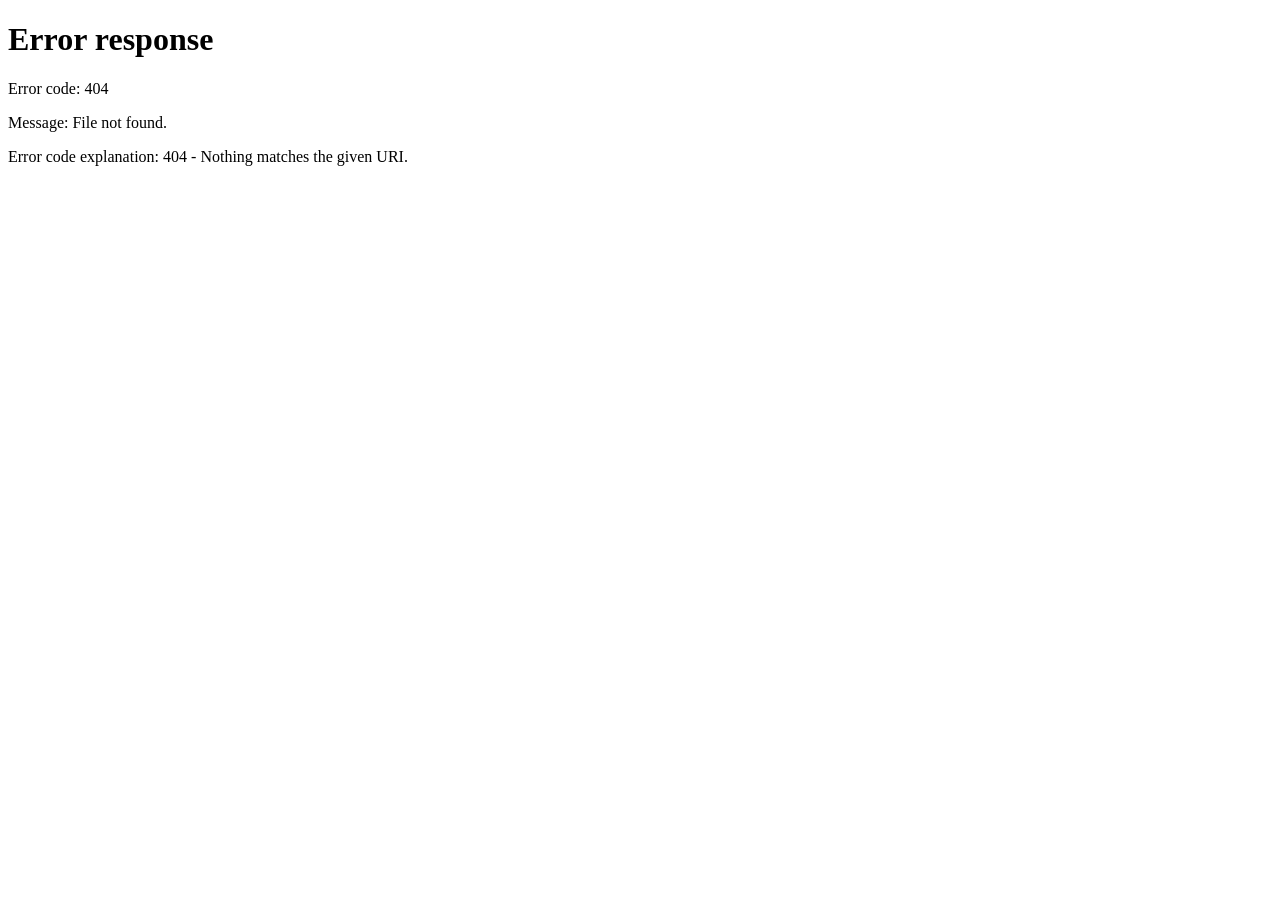
==== commit 3138af81: "Major changes" ====
--- a/admin.html
+++ b/admin.html
@@ -28,7 +28,7 @@
     body { background: var(--vb-cream); min-height: 100vh; margin: 0; }
 
     /* ── Topbar (shared) ── */
-    .topbar { position: fixed; top: 0; left: 0; right: 0; z-index: 200; }
+    .site-header { z-index: 200; }
 
     /* ── Layout ── */
     .admin-layout {
@@ -483,42 +483,87 @@
 
   <a href="#main-content" class="skip-to-content">Skip to content</a>
 
-  <!-- TOPBAR -->
-  <nav class="topbar" id="topbar">
-    <div class="container">
-      <a href="index.html" class="topbar-logo">
-        <div class="logo-icon">
-          <svg viewBox="0 0 24 24" fill="none" stroke="#D4AF37" stroke-width="2" stroke-linecap="round">
-            <path d="M12 2C8 6 4 10 4 14a8 8 0 0016 0c0-4-4-8-8-12z"/><path d="M12 22v-6"/>
-          </svg>
+  <!-- SITE HEADER -->
+  <header class="site-header" id="siteHeader">
+    <nav class="nav-container" aria-label="Main navigation">
+      <div class="nav-row-top">
+        <a href="index.html" class="nav-brand">
+          <div class="nav-brand-icon">
+            <svg viewBox="0 0 24 24" fill="none" stroke="#D4AF37" stroke-width="2" stroke-linecap="round">
+              <path d="M12 2C8 6 4 10 4 14a8 8 0 0016 0c0-4-4-8-8-12z"/><path d="M12 22v-6"/>
+            </svg>
+          </div>
+          <span class="nav-brand-wordmark">VineBond</span>
+        </a>
+        <ul class="nav-primary" role="list">
+          <li><a href="winery.html">
+            <svg viewBox="0 0 24 24" fill="none" stroke="currentColor" stroke-width="2" stroke-linecap="round"><circle cx="12" cy="12" r="10"/><path d="M8 14c1-2 2.5-3 4-3s3 1 4 3"/><path d="M8 10c1-1 2.5-1.5 4-1.5s3 .5 4 1.5"/></svg>
+            <span>Wineries</span>
+          </a></li>
+          <li><a href="book.html">
+            <svg viewBox="0 0 24 24" fill="none" stroke="currentColor" stroke-width="2" stroke-linecap="round"><rect x="3" y="4" width="18" height="18" rx="2"/><path d="M16 2v4M8 2v4M3 10h18"/></svg>
+            <span>Book</span>
+          </a></li>
+          <li><a href="vinemap.html">
+            <svg viewBox="0 0 24 24" fill="none" stroke="currentColor" stroke-width="2" stroke-linecap="round"><path d="M12 2C8.13 2 5 5.13 5 9c0 5.25 7 13 7 13s7-7.75 7-13c0-3.87-3.13-7-7-7z"/><circle cx="12" cy="9" r="2.5"/></svg>
+            <span>VineMap</span>
+          </a></li>
+          <!-- VineClub nav chip hidden until Next_Updates release
+          <li class="vineclub-chip"><a href="vineclub.html">
+            <svg viewBox="0 0 24 24" fill="none" stroke="currentColor" stroke-width="2" stroke-linecap="round"><path d="M12 2l3.09 6.26L22 9.27l-5 4.87 1.18 6.88L12 17.77l-6.18 3.25L7 14.14 2 9.27l6.91-1.01L12 2z"/></svg>
+            <span>VineClub</span>
+          </a></li>
+          -->
+        </ul>
+        <div class="nav-utility" id="navUtility">
+          <!-- Populated by nav-role.js -->
         </div>
-        VineBond
+        <button class="nav-mobile-trigger" id="navMobileTrigger" aria-label="Open menu" aria-expanded="false" aria-controls="navSheet"><span></span><span></span><span></span></button>
+      </div>
+    </nav>
+  </header>
+  <div id="navBackdrop" class="nav-backdrop" aria-hidden="true"></div>
+  <div id="navSheet" class="nav-sheet" role="dialog" aria-modal="true" aria-label="Menu">
+    <div class="nav-sheet-header">
+      <span class="nav-sheet-title">Menu</span>
+      <button class="nav-sheet-close" id="navSheetClose" aria-label="Close menu">
+        <svg viewBox="0 0 24 24" fill="none" stroke="currentColor" stroke-width="2" stroke-linecap="round"><path d="M18 6L6 18M6 6l12 12"/></svg>
+      </button>
+    </div>
+    <div class="nav-sheet-utility" id="navSheetUtility">
+      <!-- Populated by nav-role.js -->
+    </div>
+    <div class="nav-sheet-links">
+      <p class="nav-sheet-section-title">Explore</p>
+      <a href="winery.html">
+        <svg viewBox="0 0 24 24" fill="none" stroke="currentColor" stroke-width="2" stroke-linecap="round"><circle cx="12" cy="12" r="10"/><path d="M8 14c1-2 2.5-3 4-3s3 1 4 3"/><path d="M8 10c1-1 2.5-1.5 4-1.5s3 .5 4 1.5"/></svg>
+        <span>Wineries</span>
       </a>
-      <div class="topbar-nav" id="topbarNav">
-        <a href="winery.html">
-          <svg viewBox="0 0 24 24" fill="none" stroke="currentColor" stroke-width="2" stroke-linecap="round"><circle cx="12" cy="12" r="10"/><path d="M8 14c1-2 2.5-3 4-3s3 1 4 3"/><path d="M8 10c1-1 2.5-1.5 4-1.5s3 .5 4 1.5"/></svg>
-          <span>Wineries</span>
-        </a>
-        <a href="book.html">
-          <svg viewBox="0 0 24 24" fill="none" stroke="currentColor" stroke-width="2" stroke-linecap="round"><rect x="3" y="4" width="18" height="18" rx="2"/><path d="M16 2v4M8 2v4M3 10h18"/></svg>
-          <span>Book</span>
-        </a>
-        <a href="vinemap.html">
-          <svg viewBox="0 0 24 24" fill="none" stroke="currentColor" stroke-width="2" stroke-linecap="round"><path d="M12 2C8.13 2 5 5.13 5 9c0 5.25 7 13 7 13s7-7.75 7-13c0-3.87-3.13-7-7-7z"/><circle cx="12" cy="9" r="2.5"/></svg>
-          <span>VineMap</span>
-        </a>
-        <a href="vineclub.html">
-          <svg viewBox="0 0 24 24" fill="none" stroke="currentColor" stroke-width="2" stroke-linecap="round"><path d="M12 2l3.09 6.26L22 9.27l-5 4.87 1.18 6.88L12 17.77l-6.18 3.25L7 14.14 2 9.27l6.91-1.01L12 2z"/></svg>
-          <span>VineClub</span>
-        </a>
-      </div>
-      <div class="topbar-cta" id="topbarCta">
-        <!-- Populated by nav-role.js -->
-      </div>
-      <button class="mobile-toggle" id="mobileToggle" aria-label="Menu"><span></span><span></span><span></span></button>
+      <a href="book.html">
+        <svg viewBox="0 0 24 24" fill="none" stroke="currentColor" stroke-width="2" stroke-linecap="round"><rect x="3" y="4" width="18" height="18" rx="2"/><path d="M16 2v4M8 2v4M3 10h18"/></svg>
+        <span>Book</span>
+      </a>
+      <a href="vinemap.html">
+        <svg viewBox="0 0 24 24" fill="none" stroke="currentColor" stroke-width="2" stroke-linecap="round"><path d="M12 2C8.13 2 5 5.13 5 9c0 5.25 7 13 7 13s7-7.75 7-13c0-3.87-3.13-7-7-7z"/><circle cx="12" cy="9" r="2.5"/></svg>
+        <span>VineMap</span>
+      </a>
+      <!-- VineClub mobile link hidden until Next_Updates release
+      <a href="vineclub.html">
+        <svg viewBox="0 0 24 24" fill="none" stroke="currentColor" stroke-width="2" stroke-linecap="round"><path d="M12 2l3.09 6.26L22 9.27l-5 4.87 1.18 6.88L12 17.77l-6.18 3.25L7 14.14 2 9.27l6.91-1.01L12 2z"/></svg>
+        <span>VineClub Membership</span>
+      </a>
+      -->
+      <p class="nav-sheet-section-title">Support</p>
+      <a href="#">
+        <svg viewBox="0 0 24 24" fill="none" stroke="currentColor" stroke-width="2" stroke-linecap="round"><circle cx="12" cy="12" r="10"/><path d="M9.09 9a3 3 0 015.83 1c0 2-3 3-3 3"/><line x1="12" y1="17" x2="12.01" y2="17"/></svg>
+        <span>Help &amp; FAQ</span>
+      </a>
+      <a href="#">
+        <svg viewBox="0 0 24 24" fill="none" stroke="currentColor" stroke-width="2" stroke-linecap="round"><path d="M21 15a2 2 0 01-2 2H7l-4 4V5a2 2 0 012-2h14a2 2 0 012 2z"/></svg>
+        <span>Contact Us</span>
+      </a>
     </div>
-  </nav>
-  <div id="menuBackdrop" class="menu-backdrop"></div>
+  </div>
 
   <!-- ADMIN LAYOUT -->
   <div class="admin-layout" id="main-content">
@@ -986,33 +1031,46 @@
       });
     });
 
-    // ── Topbar scroll ────────────────────────────────────────────────
-    var topbar = document.getElementById('topbar');
+    // ── Site header & nav sheet ──────────────────────────────────────
+    var siteHeader = document.getElementById('siteHeader');
     window.addEventListener('scroll', function () {
-      topbar.classList.toggle('scrolled', window.scrollY > 40);
+      siteHeader.classList.toggle('scrolled', window.scrollY > 40);
     });
-    var menuBackdrop = document.getElementById('menuBackdrop');
+    var navBackdrop = document.getElementById('navBackdrop');
+    var navSheet = document.getElementById('navSheet');
+    var navTrigger = document.getElementById('navMobileTrigger');
     var menuIsOpen = false;
     function openMobileMenu() {
-      topbar.classList.add('menu-open');
-      menuBackdrop.classList.add('visible');
-      document.documentElement.style.overflow = 'hidden';
-      document.body.style.overflow = 'hidden';
+      navSheet.classList.add('open');
+      navBackdrop.classList.add('visible');
+      navTrigger.setAttribute('aria-expanded', 'true');
+      var _sy = window.scrollY;
+      var _sbW = window.innerWidth - document.documentElement.clientWidth;
+      document.body.style.paddingRight = _sbW + 'px';
+      document.body.style.position = 'fixed';
+      document.body.style.top = '-' + _sy + 'px';
+      document.body.style.width = '100%';
+      document.body.dataset.scrollY = _sy;
       menuIsOpen = true;
     }
     function closeMobileMenu() {
-      topbar.classList.remove('menu-open');
-      menuBackdrop.classList.remove('visible');
-      document.documentElement.style.overflow = '';
-      document.body.style.overflow = '';
+      navSheet.classList.remove('open');
+      navBackdrop.classList.remove('visible');
+      navTrigger.setAttribute('aria-expanded', 'false');
+      var _savedY = parseInt(document.body.dataset.scrollY || '0', 10);
+      document.body.style.position = '';
+      document.body.style.top = '';
+      document.body.style.width = '';
+      document.body.style.paddingRight = '';
+      delete document.body.dataset.scrollY;
+      window.scrollTo(0, _savedY);
       menuIsOpen = false;
     }
-    document.getElementById('mobileToggle').addEventListener('click', function () {
+    navTrigger.addEventListener('click', function () {
       menuIsOpen ? closeMobileMenu() : openMobileMenu();
     });
-    menuBackdrop.addEventListener('click', closeMobileMenu);
-    document.querySelectorAll('.topbar-nav a').forEach(function(a) { a.addEventListener('click', closeMobileMenu); });
-    window.addEventListener('resize', function() { if (window.innerWidth > 768 && menuIsOpen) closeMobileMenu(); });
+    navBackdrop.addEventListener('click', closeMobileMenu);
+    window.addEventListener('resize', function() { if (window.innerWidth > 1024 && menuIsOpen) closeMobileMenu(); });
 
     // ── XSS-safe escape ─────────────────────────────────────────────
     function esc(str) {
--- a/css/vinebond.css
+++ b/css/vinebond.css
@@ -36,7 +36,7 @@
   40%       { transform: rotate(90deg); }
   60%       { transform: rotate(90deg); }
 }
-@media screen and (orientation: landscape) and (max-width: 1024px) {
+@media screen and (orientation: landscape) and (max-height: 500px) {
   #vb-landscape-block { display: flex; }
   body > *:not(#vb-landscape-block) { visibility: hidden; pointer-events: none; }
 }
@@ -147,7 +147,7 @@
   *, *::before, *::after,
   a, button, select, input, label, textarea,
   [role="button"], .filter-chip, .trail-tag,
-  .map-filter-btn, .topbar-nav a, .btn,
+  .map-filter-btn, .nav-primary a, .btn,
   .winery-card, .lang-option {
     cursor: url('../assets/figma-elements/custom-cursor-wineglass.svg') 4 4, auto !important;
   }
@@ -305,32 +305,40 @@
 .btn-gold:hover { transform: translateY(-2px); box-shadow: 0 8px 24px rgba(212,175,55,0.38); }
 .btn-sm { padding: 8px 18px; font-size: 0.78rem; min-height: 44px; }
 
-/* ── Top Bar ──────────────────────────────────────────────── */
-.topbar {
+/* ── Site Header / Global Nav (three-zone) ─────────────────── */
+.site-header {
   position: fixed;
   top: 0; left: 0; right: 0;
   z-index: 1000;
-  height: 80px;
   background: var(--vb-topbar-bg, rgba(255,255,255,0.93));
   backdrop-filter: blur(16px);
+  -webkit-backdrop-filter: blur(16px);
   border-bottom: 2px solid var(--vb-topbar-border, rgba(28,79,61,0.15));
-  transition: var(--transition);
+  transition: box-shadow var(--transition);
   box-shadow: var(--vb-shadow-sm);
 }
-.topbar.scrolled {
+.site-header.scrolled {
+  box-shadow: var(--vb-shadow-md);
+}
+
+/* Row 1 wrapper — brand · utility · trigger */
+.nav-row-top {
+  display: flex;
+  align-items: center;
   height: 64px;
-  box-shadow: var(--vb-shadow-md);
-}
-.topbar .container {
-  display: flex;
-  align-items: center;
-  gap: 8px;
-  height: 100%;
-  padding-left: 170px;
-}
-
-/* Logo: 180×60px desktop (per design spec) */
-.topbar-logo {
+  max-width: 1240px;
+  margin: 0 auto;
+  padding: 0 24px;
+  gap: 0;
+}
+
+/* Row 2 chip strip — moved into nav-row-top on desktop */
+.nav-row-chips {
+  display: none;
+}
+
+/* ── ZONE 1: Brand (in-flow flex child) ─────────────────────── */
+.nav-brand {
   display: flex;
   align-items: center;
   gap: 10px;
@@ -338,75 +346,68 @@
   font-weight: 800;
   color: var(--vb-burgundy);
   flex-shrink: 0;
-  margin-right: 8px;
-  position: fixed;
-  left: 16px;
-  top: calc(env(safe-area-inset-top, 0px) + 40px);
-  transform: translateY(-50%);
-  z-index: 1002;
-  transition: top var(--transition);
-}
-.topbar.scrolled .topbar-logo {
-  top: calc(env(safe-area-inset-top, 0px) + 32px);
-}
-.topbar-logo .logo-icon {
+  text-decoration: none;
+  margin-right: 24px;
+}
+.nav-brand-icon {
   width: 38px; height: 38px;
   background: linear-gradient(135deg, var(--vb-forest), var(--vb-deep-maroon));
   border-radius: 50%;
   display: flex; align-items: center; justify-content: center;
-}
-.topbar-logo .logo-icon img {
+  flex-shrink: 0;
+}
+.nav-brand-icon img {
   width: 100%;
   height: 100%;
   object-fit: contain;
 }
 
-/* Nav links: Deep Maroon on white background */
-.topbar-nav {
+/* ── ZONE 2: Primary navigation — inline in nav-row-top ── */
+.nav-primary {
   display: flex;
   align-items: center;
-  flex-shrink: 0;
-}
-.topbar-nav a {
+  list-style: none;
+  gap: 0;
+  padding: 0;
+  margin: 0;
+  flex: 1;
+  justify-content: center;
+}
+.nav-primary a {
   display: flex;
   align-items: center;
-  justify-content: center;
   gap: 7px;
   padding: 8px 16px;
   font-weight: 600;
   font-size: 0.9rem;
   color: var(--vb-deep-maroon);
-  border-radius: var(--radius-md);
+  border-radius: 100px;
+  border: 1.5px solid transparent;
   transition: var(--transition);
-  position: relative;
   white-space: nowrap;
-  min-width: 130px;
-  min-height: 44px; /* WCAG touch target */
-}
-.topbar-nav a::after {
-  content: '';
-  position: absolute;
-  bottom: 2px; left: 16px; right: 16px;
-  height: 2px;
-  background: var(--vb-forest);
-  transform: scaleX(0);
-  transition: var(--transition);
-}
-/* Active/hover: Forest Green — 9.8:1 AAA on white */
-.topbar-nav a:hover, .topbar-nav a.active {
+  min-height: 40px;
+  text-decoration: none;
+}
+.nav-primary a::after { display: none; }
+.nav-primary a:hover {
   color: var(--vb-forest);
   background: var(--vb-light-beige);
 }
-.topbar-nav a:visited,
-.topbar-nav a:active {
+.nav-primary a.active {
+  border-color: var(--vb-forest);
+  color: var(--vb-forest);
+  background: transparent;
+}
+.nav-primary a:visited,
+.nav-primary a:active {
   color: var(--vb-deep-maroon);
   text-decoration: none;
 }
-.topbar-nav a:hover::after, .topbar-nav a.active::after { transform: scaleX(1); }
-.topbar-nav svg { width: 20px; height: 20px; flex-shrink: 0; }
-
-/* Search bar */
-.topbar-search {
+.nav-primary a.active:visited { color: var(--vb-forest); }
+.nav-primary a svg { width: 20px; height: 20px; flex-shrink: 0; }
+
+/* Winery search bar — only used inside .filter-bar on winery.html */
+.filter-bar-search {
   display: flex;
   align-items: center;
   gap: 8px;
@@ -419,11 +420,9 @@
   transition: var(--transition);
   margin: 0 8px;
 }
-.topbar-search:focus-within {
-  background: var(--vb-warm-white);
-}
-.topbar-search svg { width: 16px; height: 16px; color: var(--vb-medium-gray); flex-shrink: 0; }
-.topbar-search input {
+.filter-bar-search:focus-within { background: var(--vb-warm-white); }
+.filter-bar-search svg { width: 16px; height: 16px; color: var(--vb-medium-gray); flex-shrink: 0; }
+.filter-bar-search input {
   border: none;
   background: transparent;
   font-size: 0.88rem;
@@ -432,13 +431,30 @@
   height: 36px;
   outline: none;
 }
-.topbar-search input:focus,
-.topbar-search input:focus-visible {
+.filter-bar-search input:focus,
+.filter-bar-search input:focus-visible {
   outline: none !important;
   box-shadow: none !important;
 }
 
-/* Language Toggle */
+/* ── ZONE 3: Utility (auth actions) ─────────────────────────── */
+.nav-utility {
+  display: flex;
+  align-items: center;
+  gap: 12px;
+  flex-shrink: 0;
+}
+.nav-utility .btn { padding: 9px 20px; font-size: 0.78rem; }
+
+/* Mobile hamburger trigger — hidden on desktop */
+.nav-mobile-trigger { display: none; }
+
+/* Nav sheet backdrop and panel: hidden on desktop */
+@media (min-width: 1025px) {
+  #navSheet, .nav-sheet, .nav-backdrop { display: none !important; }
+}
+
+/* Language Toggle (fixed, shared with vinemap) */
 .lang-toggle {
   display: flex;
   align-items: center;
@@ -455,7 +471,7 @@
   min-width: 82px;
   justify-content: center;
 }
-.topbar.scrolled .lang-toggle {
+.site-header.scrolled .lang-toggle {
   top: calc(env(safe-area-inset-top, 0px) + 32px);
 }
 .lang-option {
@@ -480,49 +496,10 @@
 }
 .lang-option:hover:not(.active) { color: var(--vb-forest); }
 
-/* CTA area */
-.topbar-cta {
-  display: flex;
-  align-items: center;
-  gap: 12px;
-  flex-shrink: 0;
-  margin-left: 4px;
-}
-.topbar-cta .btn { padding: 9px 20px; font-size: 0.78rem; }
-
-/* Mobile-only elements: always hidden above mobile breakpoint */
-@media (min-width: 769px) {
-  #mobileMenuOverlay,
-  .mobile-menu-overlay,
-  .menu-backdrop { display: none !important; }
-}
-
-/* ── Theme Toggle Button ─────────────────────────────────────── */
-
-/* Mobile toggle (44×44px touch target) */
-.mobile-toggle {
-  display: none;
-  flex-direction: column;
-  gap: 5px;
-  background: none;
-  border: none;
-  padding: 8px;
-  flex-shrink: 0;
-  min-width: 44px;
-  min-height: 44px;
-  align-items: center;
-  justify-content: center;
-}
-.mobile-toggle span {
-  width: 24px; height: 2.5px;
-  background: var(--vb-deep-maroon);
-  border-radius: 2px;
-  transition: var(--transition);
-}
 
 /* ── Page Header (hero-lite for inner pages) ──────────────── */
 .page-hero {
-  margin-top: 80px;
+  margin-top: 108px;
   padding: 56px 0 40px;
   background: linear-gradient(135deg, var(--vb-warm-white) 0%, var(--vb-cream) 60%, var(--vb-light-beige) 100%);
   position: relative;
@@ -674,7 +651,7 @@
   outline-offset: 3px;
   box-shadow: 0 0 0 6px rgba(28,79,61,0.15);
 }
-.topbar-nav a:focus-visible {
+.nav-primary a:focus-visible {
   outline: 2px solid var(--vb-forest);
   outline-offset: 2px;
   border-radius: var(--radius-sm);
@@ -694,14 +671,14 @@
 
 /* ── Interactive Elements — Links & Icons ─────────────────── */
 /* Links: Forest default → Leaf Green hover → Burgundy visited */
-a[href]:not(.btn):not(.topbar-logo):not(.topbar-nav a):not(.footer-col a):not(.mob-nav a) {
+a[href]:not(.btn):not(.nav-brand):not(.nav-primary a):not(.footer-col a):not(.nav-sheet a) {
   color: var(--vb-forest);
   text-decoration: underline;
 }
-a[href]:not(.btn):not(.topbar-logo):not(.topbar-nav a):not(.footer-col a):not(.mob-nav a):hover {
+a[href]:not(.btn):not(.nav-brand):not(.nav-primary a):not(.footer-col a):not(.nav-sheet a):hover {
   color: var(--vb-leaf-green);
 }
-a[href]:not(.btn):not(.topbar-logo):not(.topbar-nav a):not(.footer-col a):not(.mob-nav a):visited {
+a[href]:not(.btn):not(.nav-brand):not(.nav-primary a):not(.footer-col a):not(.nav-sheet a):visited {
   color: var(--vb-burgundy);
 }
 
@@ -800,69 +777,131 @@
    5XL    Large Desktop     ≥ 1920 px      12         QHD–4K, iMac 24"
    ══════════════════════════════════════════════════════════════ */
 
-/* ── XXL — Tablet Landscape (≤ 1024px) ───────────────────── */
+/* ── ≤1024px — hide nav links, show hamburger + sheet ───────── */
 @media (max-width: 1024px) {
   .footer-grid { grid-template-columns: 1fr 1fr; }
-  .topbar-search { max-width: 200px; }
-}
-
-/* ── iPad Portrait — 769px–1024px compact one-row topbar ───── */
+  .nav-row-chips { display: none; }
+  .nav-primary { display: none; }
+  .nav-utility { display: none; }
+  .nav-mobile-trigger {
+    display: flex;
+    flex-direction: column;
+    gap: 5px;
+    background: none;
+    border: none;
+    padding: 8px;
+    min-width: 44px;
+    min-height: 44px;
+    align-items: center;
+    justify-content: center;
+    flex-shrink: 0;
+    margin-left: auto;
+  }
+  .nav-mobile-trigger span {
+    width: 22px; height: 2.5px;
+    background: var(--vb-deep-maroon);
+    border-radius: 2px;
+    transition: var(--transition);
+  }
+  .nav-mobile-trigger[aria-expanded="true"] span:nth-child(1) { transform: translateY(7.5px) rotate(45deg); }
+  .nav-mobile-trigger[aria-expanded="true"] span:nth-child(2) { opacity: 0; }
+  .nav-mobile-trigger[aria-expanded="true"] span:nth-child(3) { transform: translateY(-7.5px) rotate(-45deg); }
+
+  /* Sheet backdrop */
+  .nav-backdrop {
+    display: none; position: fixed; inset: 0;
+    background: rgba(0,0,0,0.45); z-index: 1099;
+  }
+  .nav-backdrop.visible { display: block; }
+
+  /* Navigation sheet (right-side panel) */
+  .nav-sheet {
+    display: none;
+    position: fixed;
+    top: 0; right: 0; bottom: 0;
+    width: min(320px, 85vw);
+    background: var(--vb-warm-white, #FFFFFF);
+    border-left: 2px solid var(--vb-topbar-border, rgba(212,175,55,0.25));
+    box-shadow: -8px 0 40px rgba(0,0,0,0.25);
+    z-index: 1100;
+    padding: 20px 20px 32px;
+    overflow-y: auto;
+    flex-direction: column;
+    gap: 12px;
+  }
+  .nav-sheet.open { display: flex; }
+
+  /* Sheet header: title + close button */
+  .nav-sheet-header {
+    display: flex; align-items: center; justify-content: space-between;
+    padding-bottom: 16px;
+  }
+  .nav-sheet-title {
+    font-size: 1rem; font-weight: 700; color: var(--vb-deep-maroon);
+  }
+  .nav-sheet-close {
+    display: flex; align-items: center; justify-content: center;
+    width: 36px; height: 36px; border-radius: 50%;
+    background: var(--vb-cream); border: none;
+    color: var(--vb-deep-maroon); cursor: pointer;
+    transition: var(--transition);
+  }
+  .nav-sheet-close:hover { background: var(--vb-light-beige); }
+  .nav-sheet-close svg { width: 18px; height: 18px; }
+
+  .nav-sheet-utility {
+    display: flex; flex-direction: column; gap: 10px; margin-top: 0;
+  }
+  .nav-sheet-utility:empty { display: none; }
+  .nav-sheet-utility .btn {
+    justify-content: center; min-height: 48px;
+    font-size: 0.95rem; text-decoration: none; width: 100%;
+  }
+
+  .nav-sheet-links {
+    display: flex; flex-direction: column; gap: 2px;
+    padding-top: 16px;
+  }
+  .nav-sheet-section-title {
+    font-size: 0.7rem; font-weight: 700; text-transform: uppercase;
+    letter-spacing: 0.07em; color: var(--vb-medium-gray);
+    padding: 10px 12px 4px;
+  }
+  .nav-sheet-links a {
+    display: flex; align-items: center; gap: 10px;
+    padding: 11px 12px; border-radius: var(--radius-md);
+    font-size: 0.9rem; font-weight: 500;
+    color: var(--vb-deep-maroon); text-decoration: none;
+    transition: var(--transition);
+  }
+  .nav-sheet-links a:hover { background: var(--vb-light-beige); color: var(--vb-forest); }
+  .nav-sheet-links a svg { width: 18px; height: 18px; flex-shrink: 0; color: var(--vb-forest); }
+}
+
+/* ── 769px–1024px: tablet padding ───────────────────────────── */
 @media (min-width: 769px) and (max-width: 1024px) {
-  .topbar .container {
-    padding-left: 56px;   /* icon is 38px + left: 16px = 54px, 2px clearance */
-    padding-right: 104px; /* clears fixed lang-toggle (~82px wide, right: 16px) */
-    gap: 6px;
-  }
-  .topbar-logo {
-    font-size: 0;         /* hide "VineBond" text; logo-icon has explicit px size */
-  }
-  .topbar-nav a {
-    min-width: 0;         /* was 130px — remove over-wide floor */
-    padding: 8px 10px;    /* was 8px 16px */
-    font-size: 0.85rem;
-    /* min-height: 44px inherited from base — touch target preserved */
-  }
-  .topbar-search {
-    display: none;        /* saves ~200px of space in the row */
-  }
-  .topbar-cta .btn {
-    padding: 8px 16px;
-    min-width: auto;
-  }
-}
-
-/* ── XL — Tablet Portrait (≤ 768px → mobile layout) ──────── */
+  .nav-row-top { padding: 0 16px; }
+}
+
+/* ── XL — Tablet Portrait (≤ 768px → two-row mobile header) ── */
 @media (max-width: 768px) {
-  .topbar {
-    height: auto;
-    min-height: 64px;
-    overflow: visible;
-  }
-  .topbar .container {
-    flex-wrap: wrap;
-    height: auto;
-    min-height: 64px;
-    gap: 0;
+  /* Two-row header */
+  .site-header { height: auto; }
+
+  .nav-row-top {
+    height: 56px;
     padding: 0 16px;
-    padding-left: 16px;
-    align-items: center;
-  }
-  /* Row 1 (always visible): Logo | lang-toggle | hamburger */
-  .topbar-logo  {
-    order: 1; flex: 1; height: 64px;
-    position: static;
-    left: auto; top: auto; transform: none;
-    /* Mobile logo: 110×37px per spec */
-    font-size: 1.25rem;
-  }
-  .lang-toggle  {
-    order: 2; display: flex; flex-shrink: 0; margin-right: 8px;
+    max-width: 100%;
+    justify-content: space-between;
+  }
+  .nav-brand { margin-right: 0; font-size: 1.25rem; gap: 8px; }
+  .nav-brand-icon { width: 32px; height: 32px; }
+
+  /* Lang toggle: in-flow on mobile */
+  .lang-toggle {
     position: static; right: auto; top: auto; transform: none;
-  }
-  .mobile-toggle { order: 3; display: flex; flex-shrink: 0; }
-
-  /* Row 2+ items: hidden until menu-open */
-  .topbar-search, .topbar-nav, .topbar-cta { display: none; }
+    order: 2; margin-right: 8px;
+  }
 
   /* Horizontal scroll for filter chips on mobile */
   .filter-chips {
@@ -886,119 +925,7 @@
   .trail-tags::-webkit-scrollbar { display: none; }
   .trail-tag { flex-shrink: 0; }
 
-  /* Open state — glass-morphism effect */
-  .topbar.menu-open {
-    background: rgba(255,255,255,0.95);
-    backdrop-filter: blur(20px);
-    -webkit-backdrop-filter: blur(20px);
-    box-shadow: var(--vb-shadow-lg);
-    border-bottom-color: rgba(28,79,61,0.2);
-  }
-  .topbar.menu-open .topbar-search {
-    display: flex; order: 10; flex: 0 0 100%; max-width: 100%;
-    margin: 6px 0; border-radius: var(--radius-md);
-  }
-  .topbar.menu-open .topbar-nav {
-    display: flex; flex-direction: column; order: 11; flex: 0 0 100%;
-    border-top: 1px solid rgba(28,79,61,0.15); padding: 4px 0 6px;
-  }
-  .topbar.menu-open .topbar-nav a {
-    padding: 14px 16px; border-radius: 0;
-    border-bottom: none;
-    min-height: 48px; display: flex; align-items: center;
-    justify-content: flex-start; gap: 10px;
-    width: 100%; min-width: 0; box-sizing: border-box;
-    font-weight: 600; font-size: 0.97rem;
-    color: var(--vb-deep-maroon, #4A1F2A);
-    text-decoration: none;
-    transition: color 0.2s;
-  }
-  .topbar.menu-open .topbar-nav a svg { width: 20px; height: 20px; flex-shrink: 0; }
-  .topbar.menu-open .topbar-nav a:visited,
-  .topbar.menu-open .topbar-nav a:active {
-    color: var(--vb-deep-maroon, #4A1F2A);
-    text-decoration: none;
-  }
-  .topbar.menu-open .topbar-nav a:hover {
-    color: var(--vb-forest, #1C4F3D);
-    background: rgba(245,242,237,0.6);
-    border-radius: 8px;
-  }
-  .topbar.menu-open .topbar-nav a::after { display: none; }
-  .topbar.menu-open .topbar-cta {
-    display: flex; order: 12; flex: 0 0 100%;
-    padding: 8px 0 12px; border-top: 1px solid rgba(28,79,61,0.15);
-  }
-  .topbar.menu-open .topbar-cta .btn,
-  .topbar.menu-open .topbar-cta a.btn {
-    width: 100%; justify-content: center;
-    padding: 14px; font-size: 0.9rem; text-align: center; min-height: 48px;
-  }
-
-  /* ── Mobile Menu Overlay (shared by index, vineclub, etc.) ── */
-  #mobileMenuOverlay { display: none !important; }
-  #mobileMenuOverlay.open { display: block !important; }
-  .mobile-menu-overlay {
-    display: none;
-    position: fixed;
-    top: 64px; left: 0; right: 0;
-    background: var(--vb-warm-white, #FFFFFF);
-    border-top: 2px solid var(--vb-topbar-border, rgba(212,175,55,0.25));
-    box-shadow: 0 12px 40px rgba(0,0,0,0.25);
-    z-index: 1001;
-    padding: 8px 16px 20px;
-    max-height: calc(100vh - 64px);
-    overflow-y: auto;
-  }
-  .mobile-menu-overlay.open { display: block; }
-  .mobile-menu-overlay .mob-search {
-    display: flex; align-items: center; gap: 8px;
-    background: var(--vb-cream, #F5F1E8); border: 1.5px solid var(--vb-topbar-border, #DDD2BF);
-    border-radius: 12px; padding: 0 12px;
-    height: 42px; margin-bottom: 4px;
-  }
-  .mobile-menu-overlay .mob-search svg { width: 16px; height: 16px; color: var(--vb-medium-gray, #8B7355); flex-shrink: 0; }
-  .mobile-menu-overlay .mob-search input {
-    border: none; background: transparent; font-size: 0.9rem;
-    color: var(--vb-deep-maroon, #4A1F2A); width: 100%; outline: none;
-  }
-  .mobile-menu-overlay .mob-search input::placeholder { color: var(--vb-medium-gray, #8B7355); }
-  .mobile-menu-overlay .mob-nav {
-    border-top: 1px solid var(--vb-topbar-border, rgba(212,175,55,0.2));
-    padding: 4px 0 6px;
-  }
-  .mobile-menu-overlay .mob-nav a {
-    display: flex; align-items: center; justify-content: flex-start; gap: 10px;
-    padding: 14px 16px; font-weight: 600; font-size: 0.97rem;
-    color: var(--vb-deep-maroon, #4A1F2A); border-bottom: none;
-    text-decoration: none; transition: color 0.2s, background 0.2s;
-  }
-  .mobile-menu-overlay .mob-nav a:visited,
-  .mobile-menu-overlay .mob-nav a:active { color: var(--vb-deep-maroon, #4A1F2A); text-decoration: none; }
-  .mobile-menu-overlay .mob-nav a:hover { color: var(--vb-forest); background: var(--vb-light-beige); border-radius: 8px; }
-  .mobile-menu-overlay .mob-nav a.active { color: var(--vb-forest); background: var(--vb-light-beige); border-radius: 8px; }
-  .mobile-menu-overlay .mob-nav a svg { width: 20px; height: 20px; flex-shrink: 0; }
-  .mobile-menu-overlay .mob-cta {
-    display: flex; flex-direction: row; gap: 10px;
-    padding: 12px 0 4px;
-    border-top: 1px solid var(--vb-topbar-border, rgba(212,175,55,0.2));
-  }
-  .mobile-menu-overlay .mob-cta .btn {
-    flex: 1; justify-content: center;
-    padding: 14px; font-size: 0.9rem; text-align: center;
-    text-decoration: none; min-height: 48px;
-  }
-  .mobile-menu-overlay .mob-lang {
-    display: flex; justify-content: center; gap: 8px;
-    padding-top: 12px;
-  }
-  .menu-backdrop {
-    display: none; position: fixed; inset: 0;
-    background: rgba(0,0,0,0.45); z-index: 999;
-  }
-  .menu-backdrop.visible { display: block; }
-
-  .page-hero { margin-top: 64px; padding: 40px 0 28px; }
+  .page-hero { margin-top: 108px; padding: 40px 0 28px; }
   .footer-grid { grid-template-columns: 1fr; gap: 20px; }
   .footer-bottom { flex-direction: column; text-align: center; }
   .container { padding: 0 16px; }
@@ -1018,7 +945,7 @@
 @media (max-width: 414px) {
   .container { padding: 0 14px; }
   .filter-chip { min-width: 0; padding: 6px 12px; }
-  .topbar-nav a { min-width: 0; }
+  .nav-primary a { min-width: 0; }
 }
 
 /* ── M — Large Phone (≤ 479px) ────────────────────────────── */
@@ -1027,16 +954,16 @@
   .section-subtitle { font-size: var(--text-sm); }
   .section-label { font-size: 0.65rem; }
   .btn { padding: 11px 22px; font-size: 0.82rem; }
-  .topbar-logo { font-size: 1.15rem; gap: 8px; }
-  .topbar-logo .logo-icon { width: 32px; height: 32px; }
+  .nav-brand { font-size: 1.15rem; gap: 8px; }
+  .nav-brand-icon { width: 28px; height: 28px; }
 
   /* Fix button min-width overflow on phones */
   .btn-primary, .btn-gold { min-width: 0; }
   .btn-secondary { min-width: 0; }
   .btn-sm.btn-primary, .btn-sm.btn-gold { min-width: 0; }
   .btn-sm.btn-secondary { min-width: 0; }
-  .topbar-cta .btn-secondary,
-  .topbar-cta .btn-primary { min-width: 0; width: 100%; }
+  .nav-utility .btn-secondary,
+  .nav-utility .btn-primary { min-width: 0; width: 100%; }
 
   /* Allow form labels to wrap on narrow screens */
   .form-field label,
@@ -1133,24 +1060,24 @@
 
 /* ── Safe Areas — Notched / Dynamic-Island / Rounded Devices ── */
 @supports (padding: env(safe-area-inset-top)) {
-  .topbar {
+  .site-header {
     padding-top: env(safe-area-inset-top, 0);
     padding-left: env(safe-area-inset-left, 0);
     padding-right: env(safe-area-inset-right, 0);
   }
-  .page-hero { margin-top: calc(80px + env(safe-area-inset-top, 0)); }
+  .page-hero { margin-top: calc(108px + env(safe-area-inset-top, 0)); }
   footer     { padding-bottom: calc(28px + env(safe-area-inset-bottom, 0)); }
   @media (max-width: 768px) {
-    .page-hero { margin-top: calc(64px + env(safe-area-inset-top, 0)); }
+    .page-hero { margin-top: calc(108px + env(safe-area-inset-top, 0)); }
   }
   @media (max-height: 500px) and (orientation: landscape) {
-    .page-hero { margin-top: calc(48px + env(safe-area-inset-top, 0)); }
+    .page-hero { margin-top: calc(72px + env(safe-area-inset-top, 0)); }
   }
 }
 
 /* Single-line lock for short strings */
-.topbar-nav a span,
-.topbar-cta,
+.nav-primary a span,
+.nav-utility,
 .breadcrumb,
 .filter-label,
 .filter-chip,
@@ -1195,8 +1122,8 @@
 .btn-sm.btn-primary,
 .btn-sm.btn-gold          { min-width: 140px; }
 .btn-sm.btn-secondary     { min-width: 120px; }
-.topbar-cta .btn-secondary { min-width: 160px; }
-.topbar-cta .btn-primary   { min-width: 220px; }
+.nav-utility .btn-secondary { min-width: 160px; }
+.nav-utility .btn-primary   { min-width: 220px; }
 
 /* Section text fixed vertical reservation */
 .section-title  { min-height: 2.5em; }
@@ -1214,7 +1141,7 @@
 .footer-col h4 { min-height: 1.3em; }
 
 /* Nav item text clip */
-.topbar-nav a span {
+.nav-primary a span {
   overflow: hidden; text-overflow: ellipsis;
   display: inline-block; vertical-align: middle; max-width: 150px;
 }
@@ -1228,12 +1155,12 @@
 }
 
 /* ── RTL: direction mirroring ─────────────────────────────── */
-[dir="rtl"] .topbar .container,
-[dir="rtl"] .topbar-nav,
+[dir="rtl"] .nav-row-top,
+[dir="rtl"] .nav-primary,
 [dir="rtl"] .hero-actions,
 [dir="rtl"] .filter-group,
 [dir="rtl"] .footer-bottom { flex-direction: row-reverse; }
-[dir="rtl"] .topbar-nav a::after { left: auto; right: 16px; }
+[dir="rtl"] .nav-primary a::after { left: auto; right: 16px; }
 [dir="rtl"] .terroir-card::before { left: auto; right: 0; }
 
 /* ── Reduced Motion — Accessibility ───────────────────────── */
@@ -1321,8 +1248,8 @@
 
 /* ─── (a) Explicit toggle ─── */
 
-/* Topbar scrolled state */
-[data-theme="dark"] .topbar.scrolled {
+/* Header scrolled state */
+[data-theme="dark"] .site-header.scrolled {
   background: rgba(4,8,7,0.99);
 }
 
@@ -1391,13 +1318,18 @@
   border-color: #6DAAA5;
 }
 
-/* Mobile nav links */
-[data-theme="dark"] .mobile-menu-overlay .mob-nav a:hover {
+/* Mobile nav sheet links */
+[data-theme="dark"] .nav-sheet a:hover {
   background: rgba(90,150,144,0.14);
   color: #5A9690;
 }
-[data-theme="dark"] .mobile-menu-overlay .mob-nav a.active {
+[data-theme="dark"] .nav-sheet a.active {
   background: rgba(90,150,144,0.18);
+  color: #5A9690;
+}
+/* Mobile chip active state in dark mode */
+[data-theme="dark"] .nav-primary a.active {
+  border-color: #5A9690;
   color: #5A9690;
 }
 
@@ -1425,7 +1357,7 @@
 
 /* ─── (b) OS preference — mirrors rules above ─── */
 @media (prefers-color-scheme: dark) {
-  :root:not([data-theme="light"]) .topbar.scrolled {
+  :root:not([data-theme="light"]) .site-header.scrolled {
     background: rgba(4,8,7,0.99);
   }
   :root:not([data-theme="light"]) .terroir-card,
@@ -1480,12 +1412,16 @@
     border-color: #5A9690;
     color: #5A9690;
   }
-  :root:not([data-theme="light"]) .mobile-menu-overlay .mob-nav a:hover {
+  :root:not([data-theme="light"]) .nav-sheet a:hover {
     background: rgba(90,150,144,0.14);
     color: #5A9690;
   }
-  :root:not([data-theme="light"]) .mobile-menu-overlay .mob-nav a.active {
+  :root:not([data-theme="light"]) .nav-sheet a.active {
     background: rgba(90,150,144,0.18);
+    color: #5A9690;
+  }
+  :root:not([data-theme="light"]) .nav-primary a.active {
+    border-color: #5A9690;
     color: #5A9690;
   }
   :root:not([data-theme="light"]) .page-hero::before {
@@ -1601,8 +1537,8 @@
 
 /* ── Print Styles ─────────────────────────────────────────── */
 @media print {
-  .topbar, .mobile-toggle, .mobile-menu-overlay, .menu-backdrop,
-  .filter-bar, .map-controls, .topbar-cta, .skip-to-content,
+  .site-header, .nav-mobile-trigger, .nav-sheet, .nav-backdrop,
+  .filter-bar, .map-controls, .nav-utility, .skip-to-content,
   .hero-booking, .map-trails, .trail-tags { display: none !important; }
   body {
     font-family: 'Georgia', 'Times New Roman', serif;
@@ -1626,7 +1562,7 @@
 
 /* ── Hero ─────────────────────────────────────────────────────── */
 .vc-hero {
-  margin-top: 80px;
+  margin-top: 105px;
   min-height: 280px;
   background: linear-gradient(135deg, #3D1525 0%, #6B1F3C 45%, #4A1528 100%);
   color: var(--white);
@@ -2206,8 +2142,11 @@
   .vc-tiers-grid { grid-template-columns: 1fr; }
   .vc-certs-grid { grid-template-columns: 1fr; }
 }
+@media (min-width: 769px) and (max-width: 1024px) {
+  .vc-hero { margin-top: 64px; }
+}
 @media (max-width: 768px) {
-  .vc-hero { margin-top: 64px; min-height: 200px; padding: 32px 0; }
+  .vc-hero { margin-top: 56px; min-height: 200px; padding: 32px 0; }
   .vc-tiers, .vc-credits, .vc-register, .vc-certificates { padding: 48px 0; }
   .credit-table thead th { padding: 10px 12px; font-size: 0.7rem; }
   .credit-table tbody td { padding: 10px 12px; font-size: 0.85rem; }
